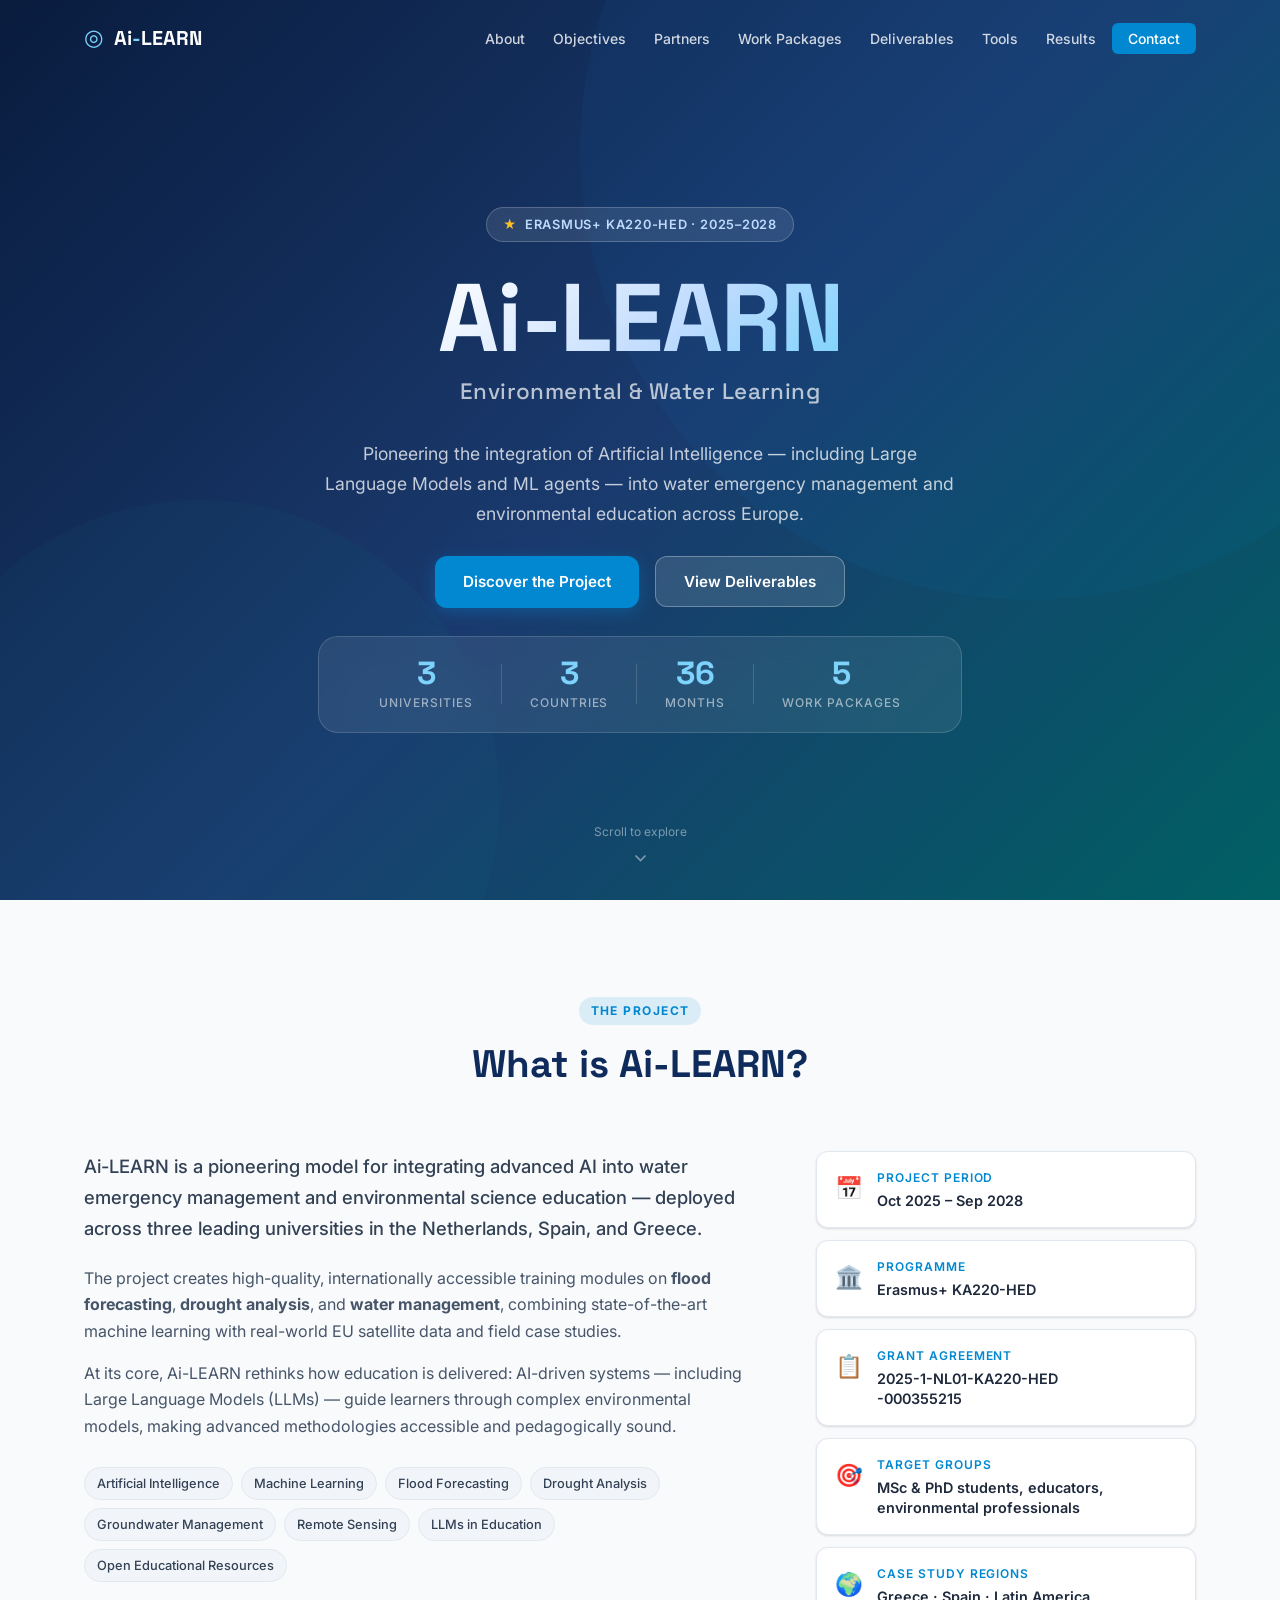
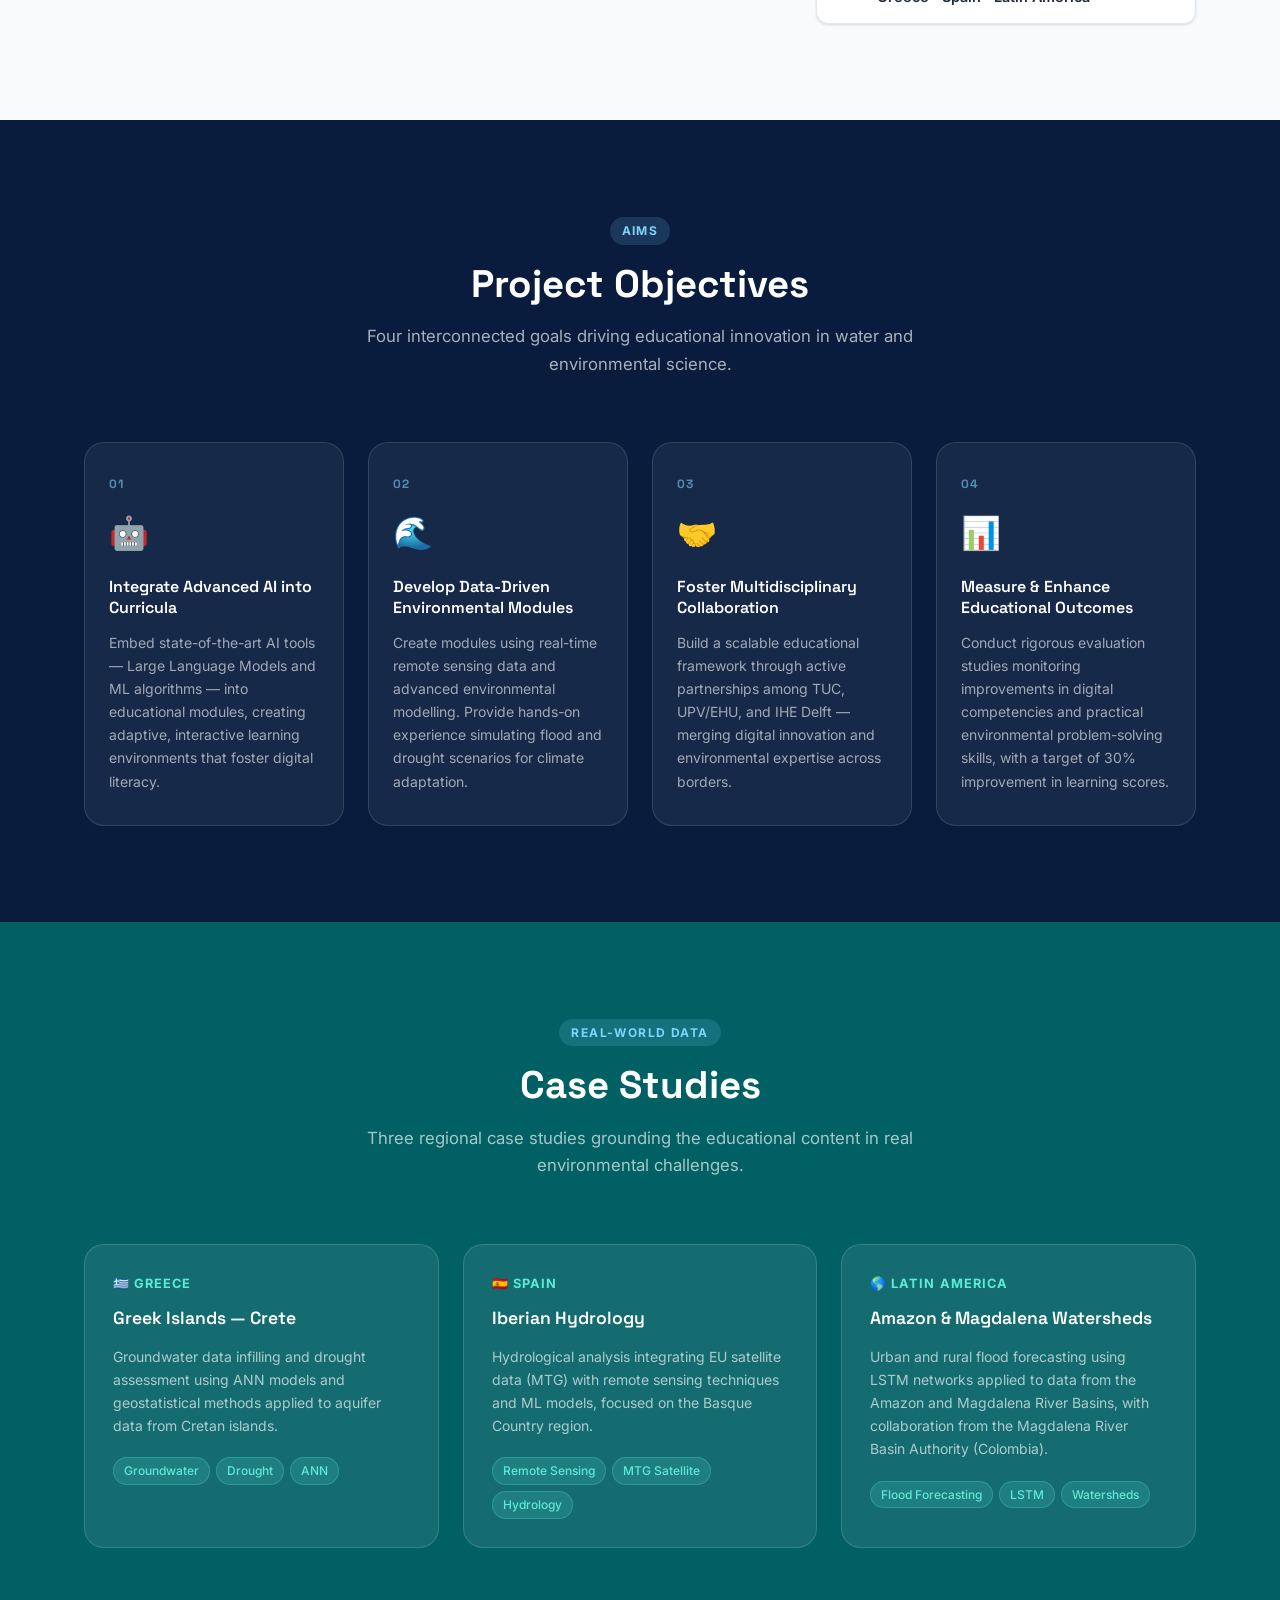
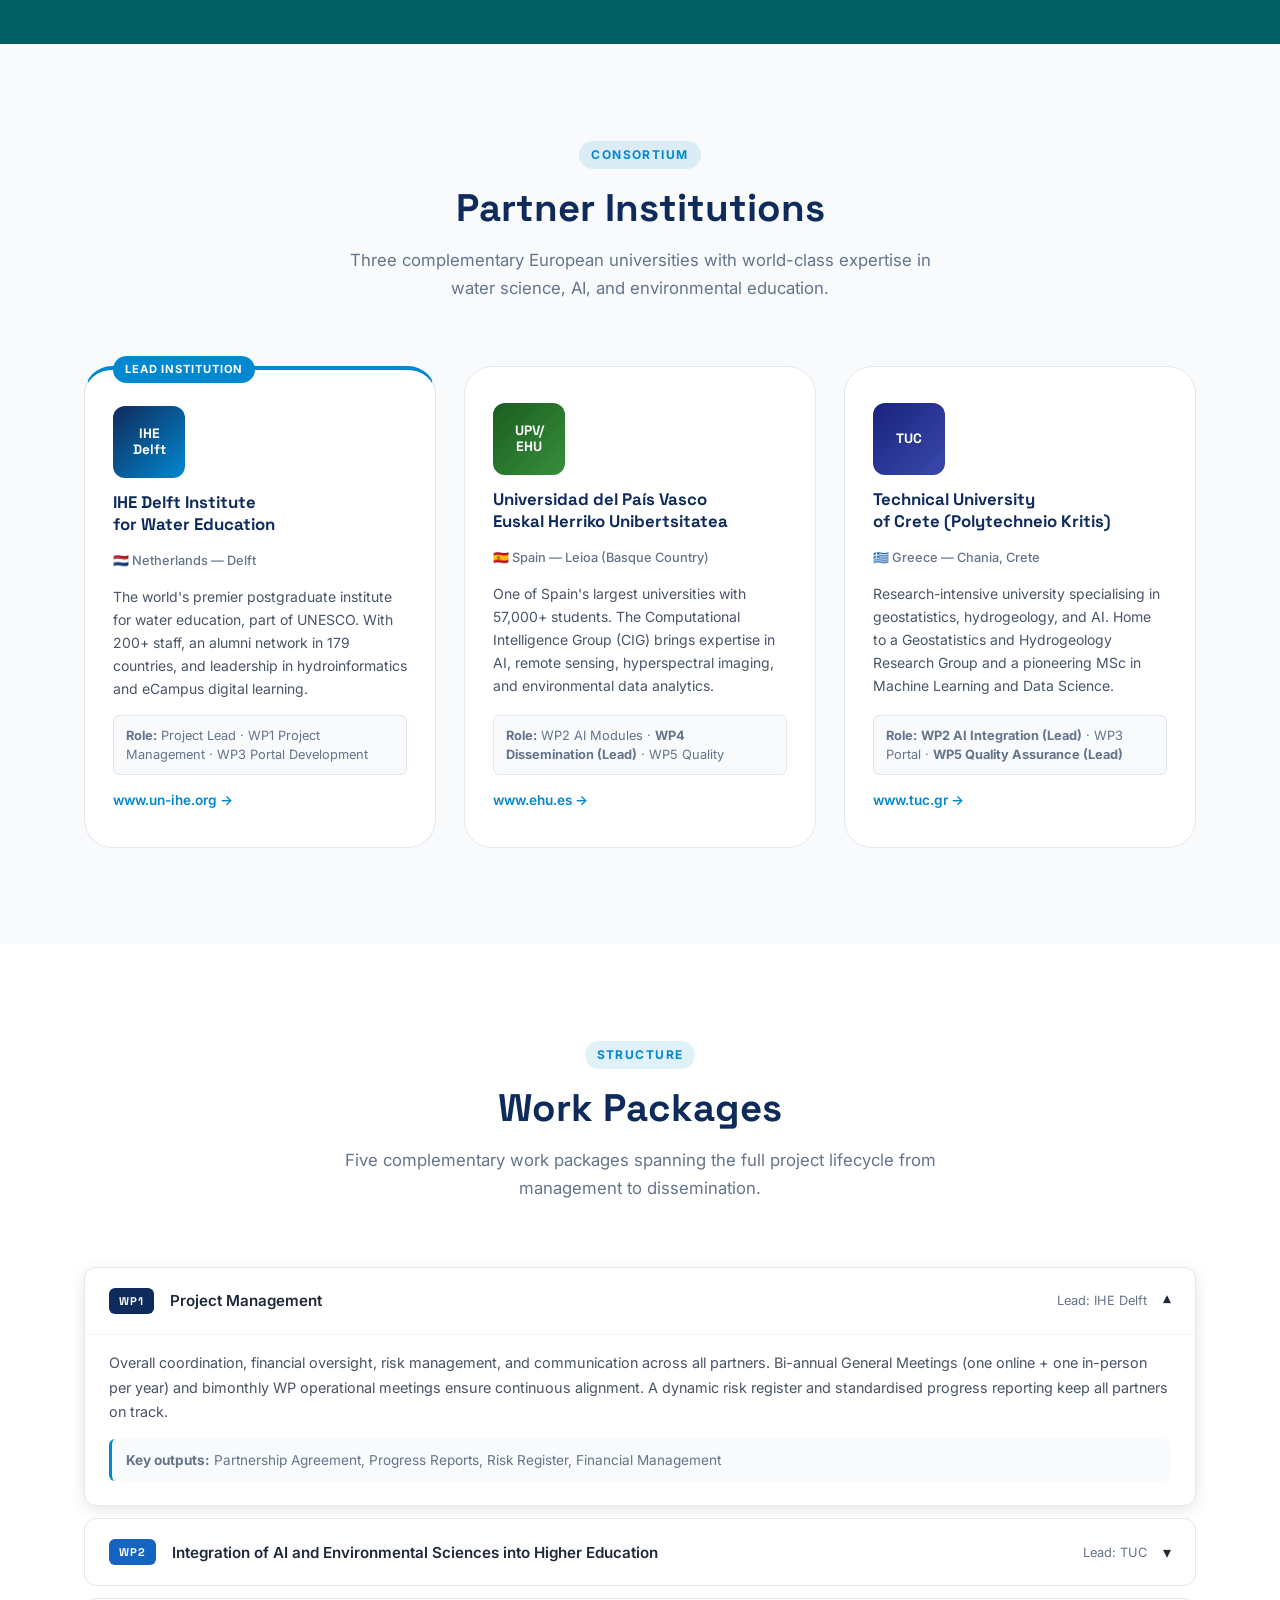
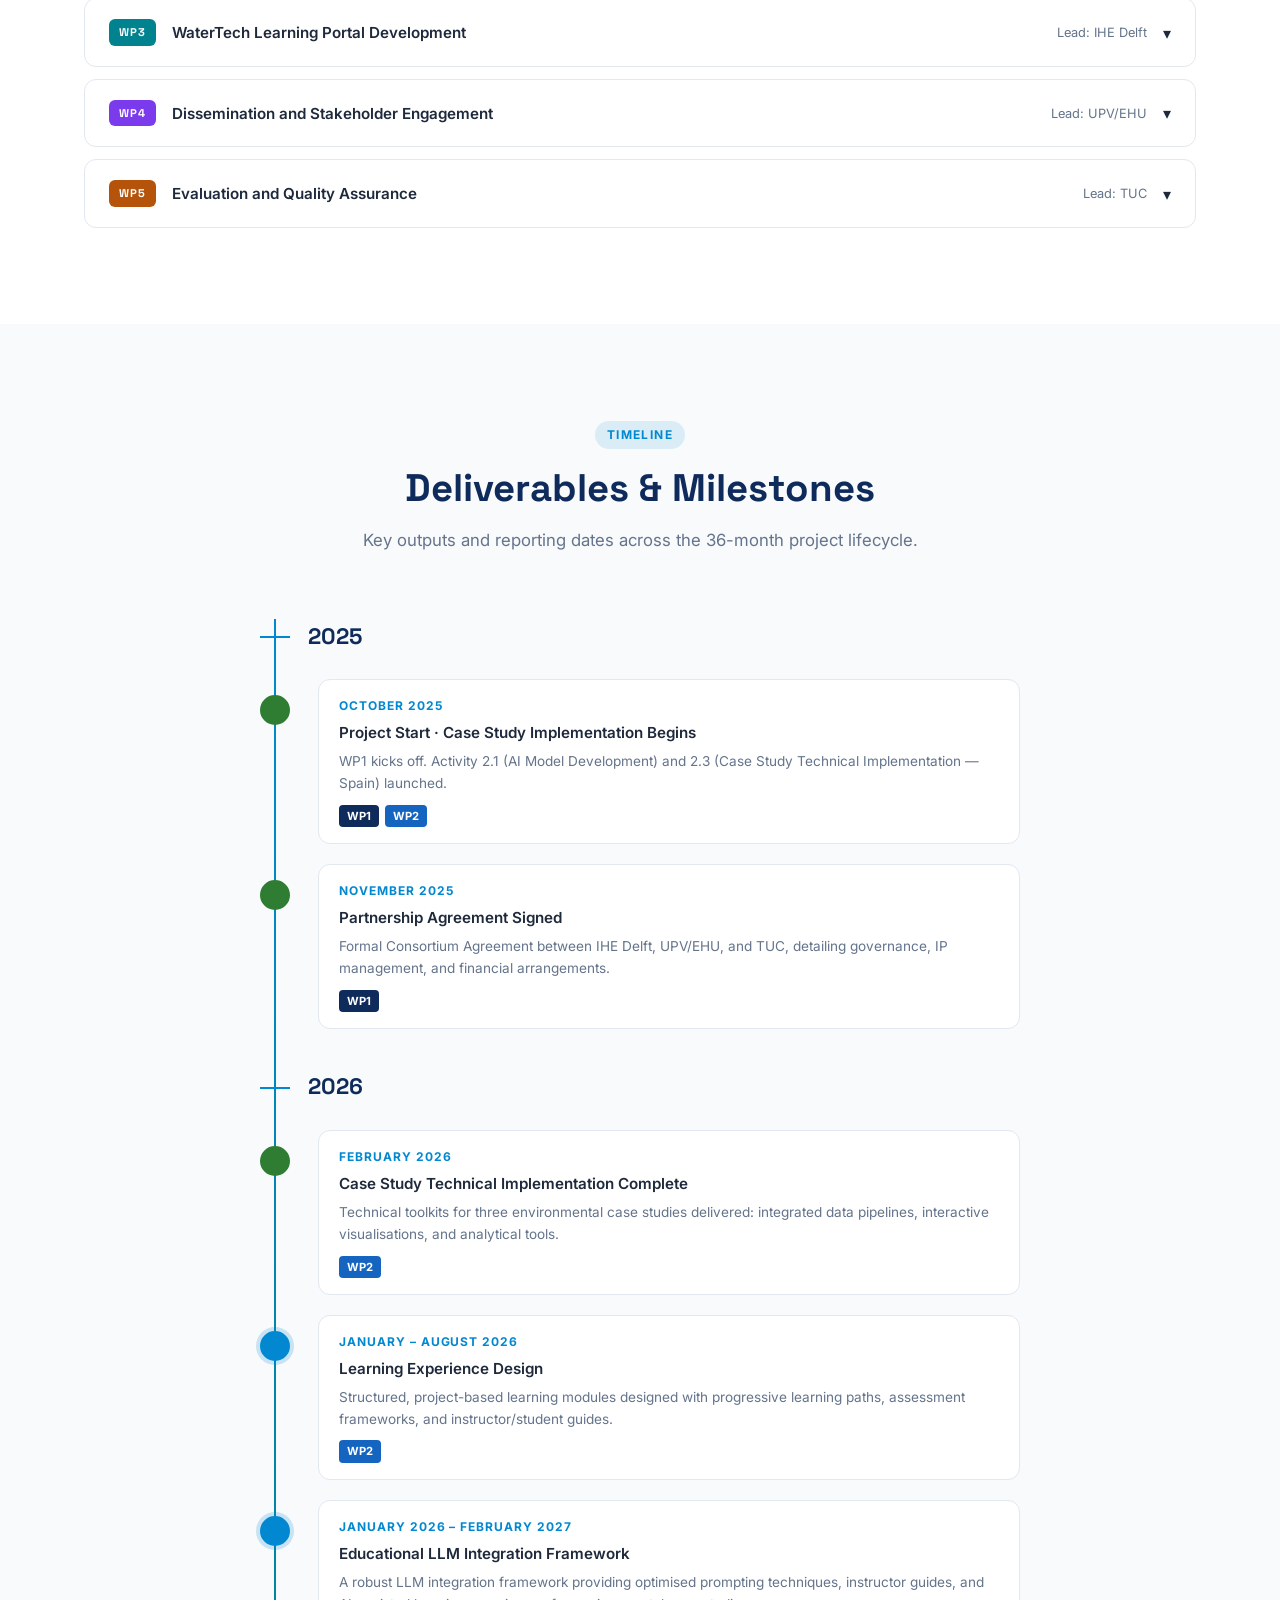
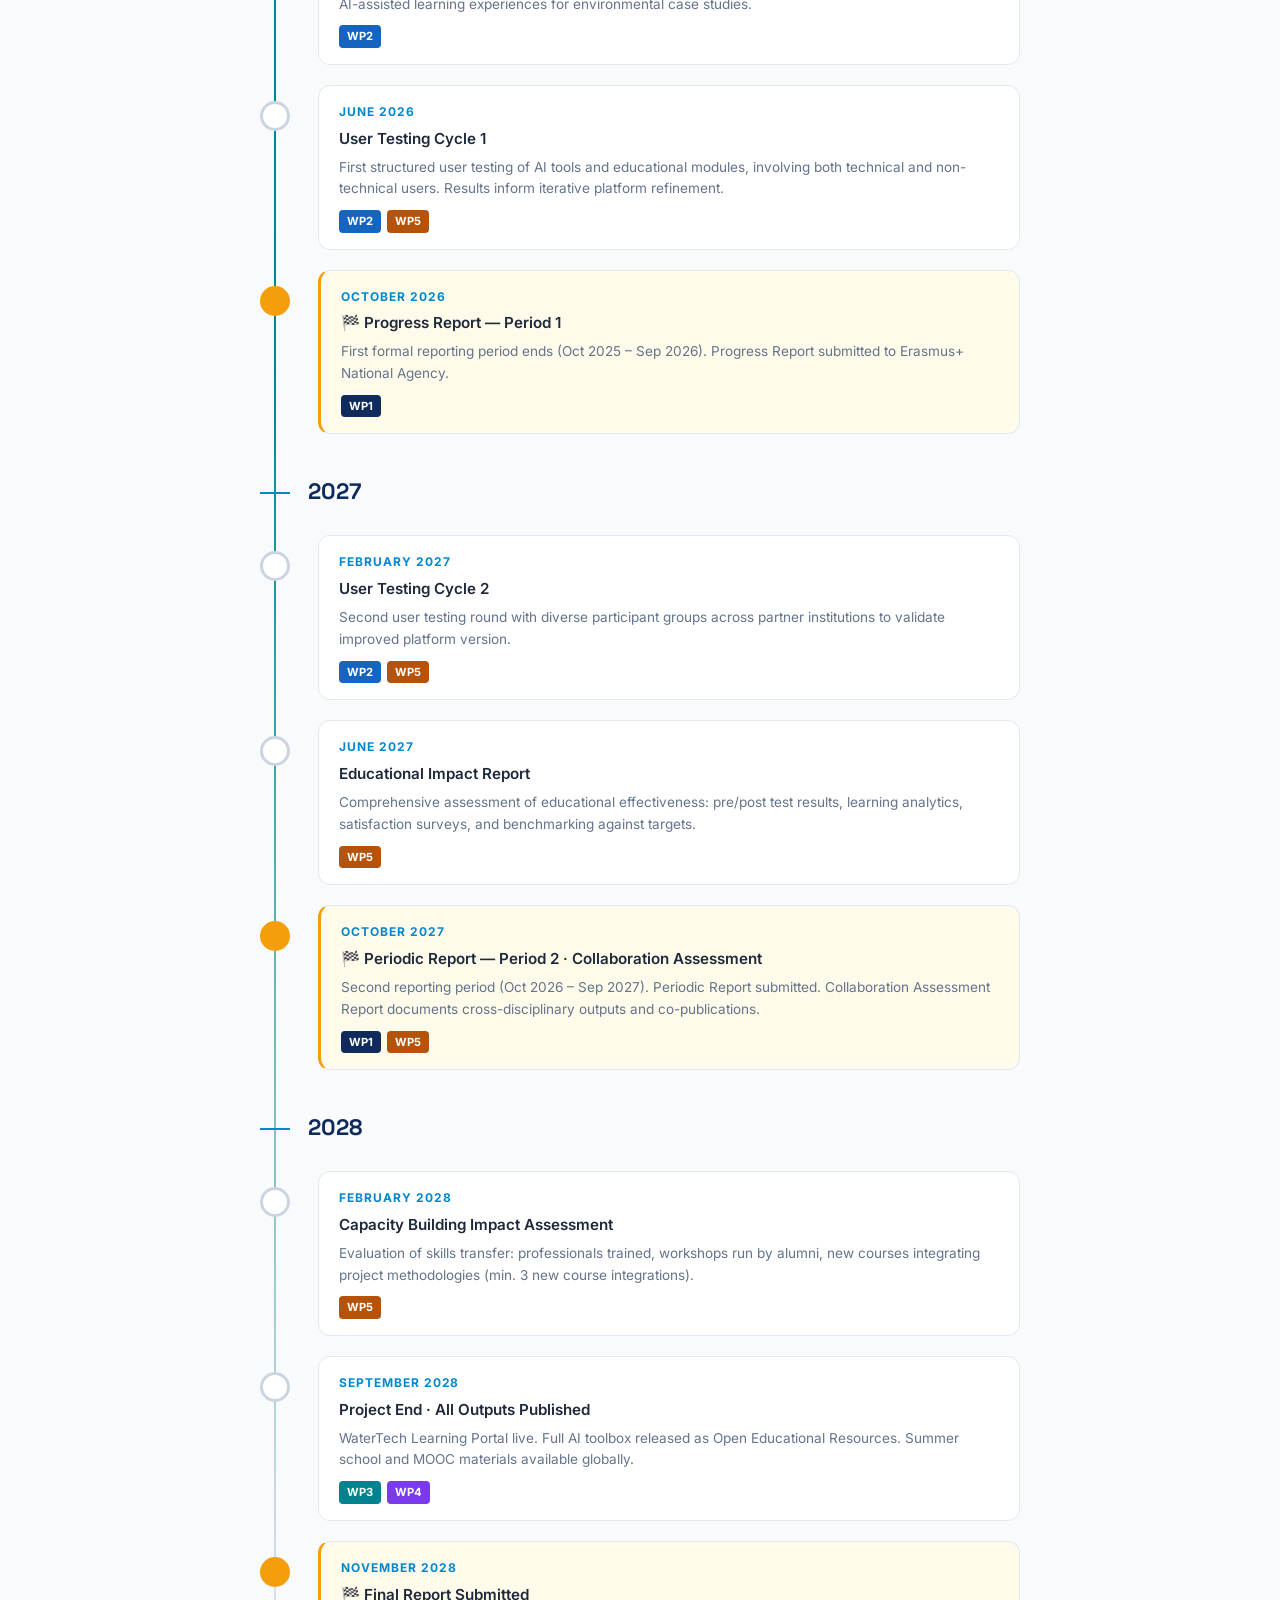
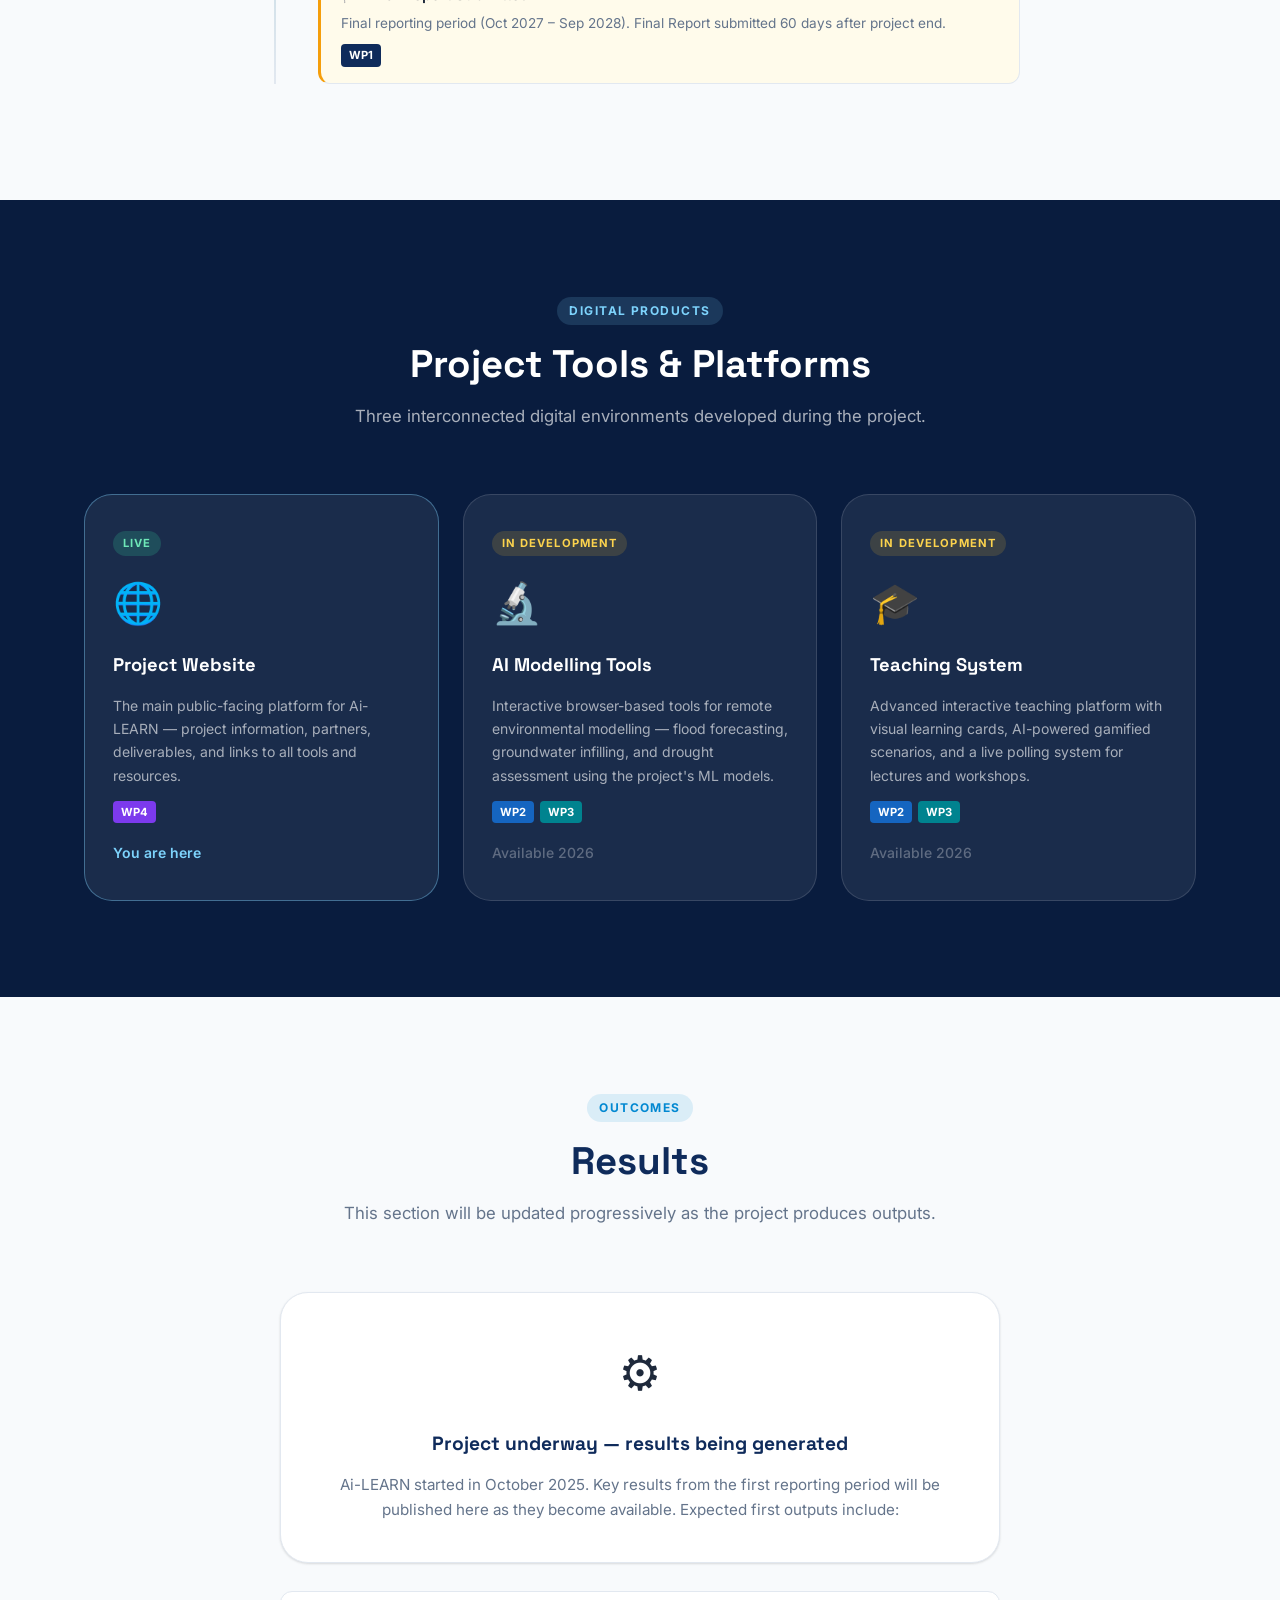
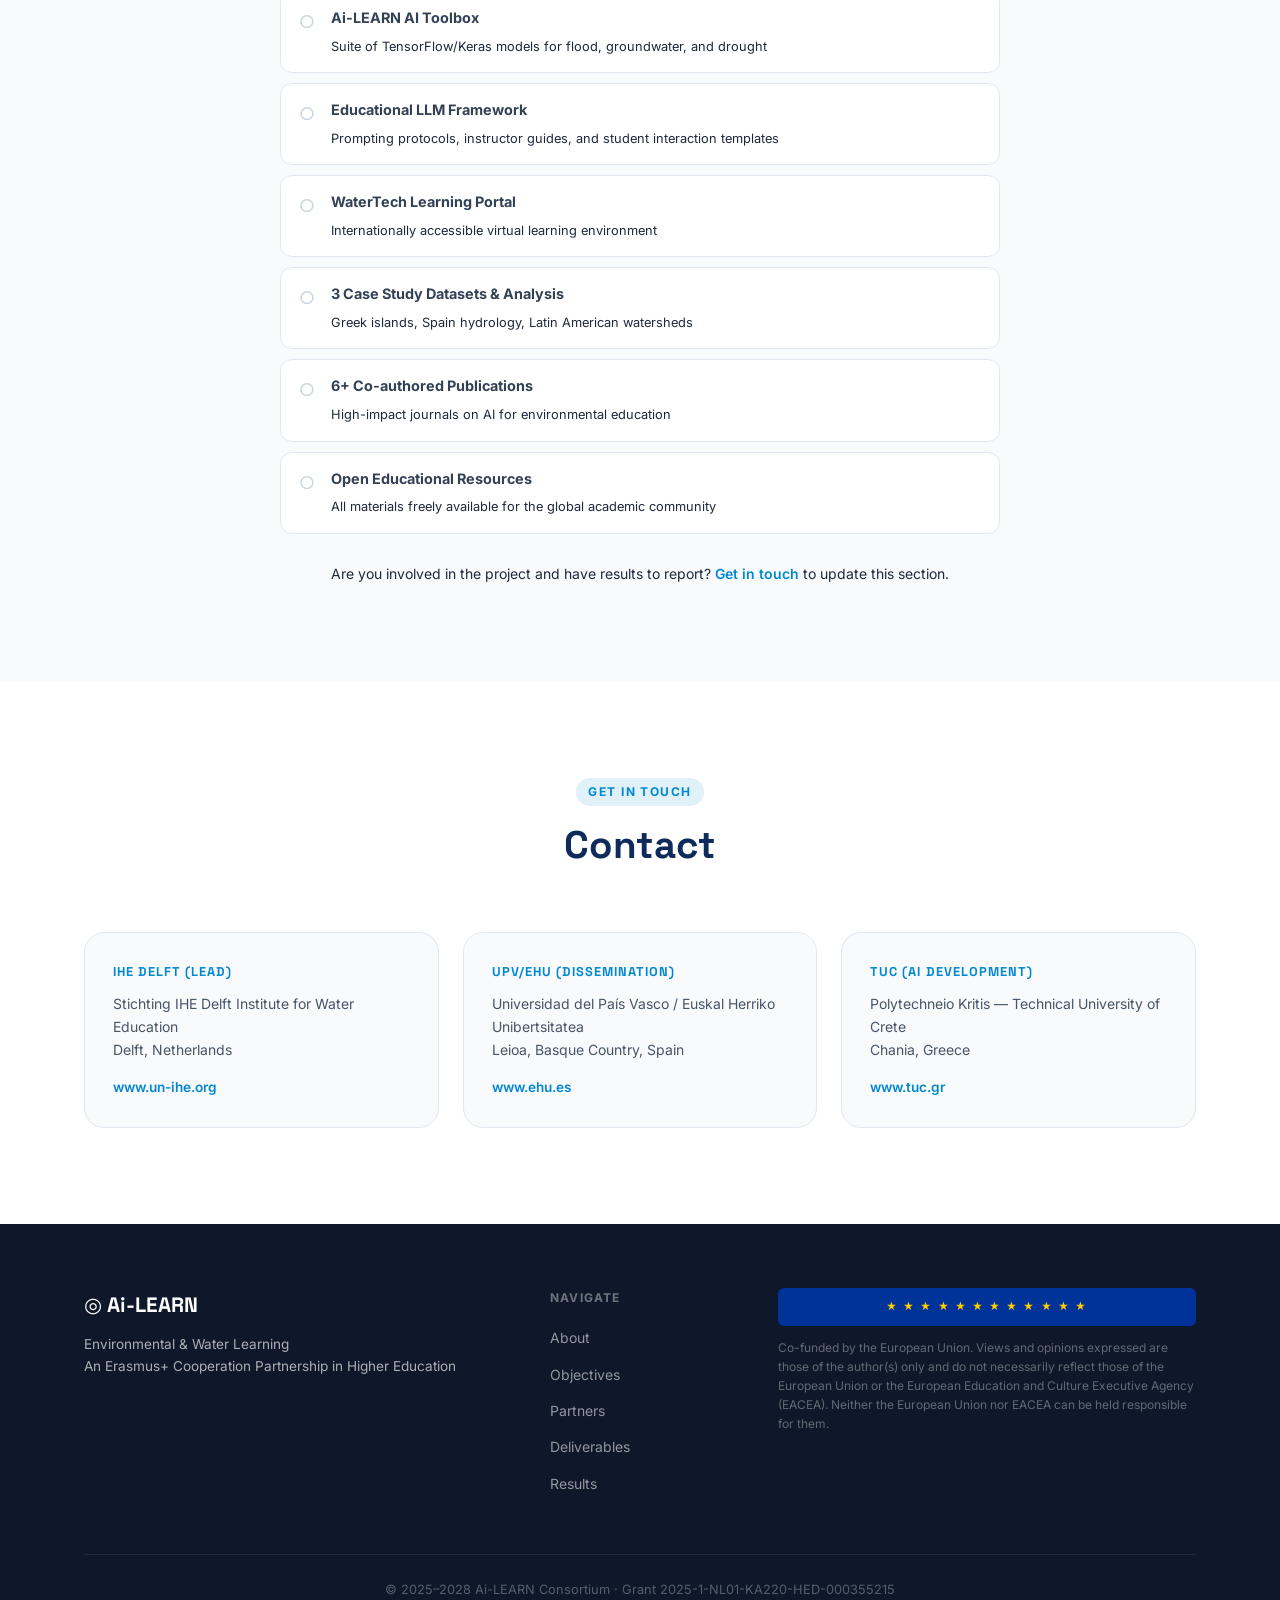
==== index.html @ e24fb4a1 "Add complete website: index.html, CSS, JS — Ai-LEARN project site v1" ====
<!DOCTYPE html>
<html lang="en">
<head>
  <meta charset="UTF-8" />
  <meta name="viewport" content="width=device-width, initial-scale=1.0" />
  <title>Ai-LEARN — Environmental & Water Learning</title>
  <meta name="description" content="Ai-LEARN: An Erasmus+ project integrating advanced AI into environmental and water science education across IHE Delft, UPV/EHU, and TUC." />
  <link rel="preconnect" href="https://fonts.googleapis.com" />
  <link href="https://fonts.googleapis.com/css2?family=Inter:wght@300;400;500;600;700;800&family=Space+Grotesk:wght@500;600;700&display=swap" rel="stylesheet" />
  <link rel="stylesheet" href="css/style.css" />
</head>
<body>

  <!-- ═══════════════ NAVIGATION ═══════════════ -->
  <nav id="navbar" class="navbar">
    <div class="nav-container">
      <a href="#home" class="nav-logo">
        <span class="logo-icon">◎</span>
        <span class="logo-text">Ai<span class="logo-dash">‑</span>LEARN</span>
      </a>
      <button class="nav-toggle" id="navToggle" aria-label="Toggle menu">
        <span></span><span></span><span></span>
      </button>
      <ul class="nav-links" id="navLinks">
        <li><a href="#about">About</a></li>
        <li><a href="#objectives">Objectives</a></li>
        <li><a href="#partners">Partners</a></li>
        <li><a href="#workpackages">Work Packages</a></li>
        <li><a href="#deliverables">Deliverables</a></li>
        <li><a href="#tools">Tools</a></li>
        <li><a href="#results">Results</a></li>
        <li><a href="#contact" class="nav-cta">Contact</a></li>
      </ul>
    </div>
  </nav>

  <!-- ═══════════════ HERO ═══════════════ -->
  <section id="home" class="hero">
    <div class="hero-bg">
      <div class="hero-wave-1"></div>
      <div class="hero-wave-2"></div>
    </div>
    <div class="hero-content">
      <div class="hero-badge">
        <span class="eu-star">★</span> Erasmus+ KA220-HED · 2025–2028
      </div>
      <h1 class="hero-title">
        <span class="hero-title-main">Ai‑LEARN</span>
        <span class="hero-title-sub">Environmental &amp; Water Learning</span>
      </h1>
      <p class="hero-tagline">
        Pioneering the integration of Artificial Intelligence — including Large Language Models and ML agents —
        into water emergency management and environmental education across Europe.
      </p>
      <div class="hero-actions">
        <a href="#about" class="btn btn-primary">Discover the Project</a>
        <a href="#deliverables" class="btn btn-ghost">View Deliverables</a>
      </div>
      <div class="hero-stats">
        <div class="stat">
          <span class="stat-value">3</span>
          <span class="stat-label">Universities</span>
        </div>
        <div class="stat-divider"></div>
        <div class="stat">
          <span class="stat-value">3</span>
          <span class="stat-label">Countries</span>
        </div>
        <div class="stat-divider"></div>
        <div class="stat">
          <span class="stat-value">36</span>
          <span class="stat-label">Months</span>
        </div>
        <div class="stat-divider"></div>
        <div class="stat">
          <span class="stat-value">5</span>
          <span class="stat-label">Work Packages</span>
        </div>
      </div>
    </div>
    <div class="hero-scroll-hint">
      <span>Scroll to explore</span>
      <svg width="20" height="20" viewBox="0 0 24 24" fill="none" stroke="currentColor" stroke-width="2"><polyline points="6 9 12 15 18 9"/></svg>
    </div>
  </section>

  <!-- ═══════════════ ABOUT ═══════════════ -->
  <section id="about" class="section section-light">
    <div class="container">
      <div class="section-header">
        <span class="section-tag">The Project</span>
        <h2 class="section-title">What is Ai-LEARN?</h2>
      </div>
      <div class="about-grid">
        <div class="about-text">
          <p class="lead">
            Ai-LEARN is a pioneering model for integrating advanced AI into water emergency management
            and environmental science education — deployed across three leading universities in the Netherlands,
            Spain, and Greece.
          </p>
          <p>
            The project creates high-quality, internationally accessible training modules on
            <strong>flood forecasting</strong>, <strong>drought analysis</strong>, and <strong>water management</strong>,
            combining state-of-the-art machine learning with real-world EU satellite data and field case studies.
          </p>
          <p>
            At its core, Ai-LEARN rethinks how education is delivered: AI-driven systems —
            including Large Language Models (LLMs) — guide learners through complex environmental models,
            making advanced methodologies accessible and pedagogically sound.
          </p>
          <div class="about-topics">
            <span class="topic-tag">Artificial Intelligence</span>
            <span class="topic-tag">Machine Learning</span>
            <span class="topic-tag">Flood Forecasting</span>
            <span class="topic-tag">Drought Analysis</span>
            <span class="topic-tag">Groundwater Management</span>
            <span class="topic-tag">Remote Sensing</span>
            <span class="topic-tag">LLMs in Education</span>
            <span class="topic-tag">Open Educational Resources</span>
          </div>
        </div>
        <div class="about-facts">
          <div class="fact-card">
            <div class="fact-icon">📅</div>
            <div>
              <div class="fact-label">Project Period</div>
              <div class="fact-value">Oct 2025 – Sep 2028</div>
            </div>
          </div>
          <div class="fact-card">
            <div class="fact-icon">🏛️</div>
            <div>
              <div class="fact-label">Programme</div>
              <div class="fact-value">Erasmus+ KA220-HED</div>
            </div>
          </div>
          <div class="fact-card">
            <div class="fact-icon">📋</div>
            <div>
              <div class="fact-label">Grant Agreement</div>
              <div class="fact-value">2025-1-NL01-KA220-HED<br/>-000355215</div>
            </div>
          </div>
          <div class="fact-card">
            <div class="fact-icon">🎯</div>
            <div>
              <div class="fact-label">Target Groups</div>
              <div class="fact-value">MSc & PhD students, educators, environmental professionals</div>
            </div>
          </div>
          <div class="fact-card">
            <div class="fact-icon">🌍</div>
            <div>
              <div class="fact-label">Case Study Regions</div>
              <div class="fact-value">Greece · Spain · Latin America</div>
            </div>
          </div>
        </div>
      </div>
    </div>
  </section>

  <!-- ═══════════════ OBJECTIVES ═══════════════ -->
  <section id="objectives" class="section section-dark">
    <div class="container">
      <div class="section-header section-header-light">
        <span class="section-tag section-tag-light">Aims</span>
        <h2 class="section-title text-white">Project Objectives</h2>
        <p class="section-subtitle text-muted-light">Four interconnected goals driving educational innovation in water and environmental science.</p>
      </div>
      <div class="objectives-grid">
        <div class="objective-card">
          <div class="objective-number">01</div>
          <div class="objective-icon">🤖</div>
          <h3>Integrate Advanced AI into Curricula</h3>
          <p>Embed state-of-the-art AI tools — Large Language Models and ML algorithms — into educational modules, creating adaptive, interactive learning environments that foster digital literacy.</p>
        </div>
        <div class="objective-card">
          <div class="objective-number">02</div>
          <div class="objective-icon">🌊</div>
          <h3>Develop Data-Driven Environmental Modules</h3>
          <p>Create modules using real-time remote sensing data and advanced environmental modelling. Provide hands-on experience simulating flood and drought scenarios for climate adaptation.</p>
        </div>
        <div class="objective-card">
          <div class="objective-number">03</div>
          <div class="objective-icon">🤝</div>
          <h3>Foster Multidisciplinary Collaboration</h3>
          <p>Build a scalable educational framework through active partnerships among TUC, UPV/EHU, and IHE Delft — merging digital innovation and environmental expertise across borders.</p>
        </div>
        <div class="objective-card">
          <div class="objective-number">04</div>
          <div class="objective-icon">📊</div>
          <h3>Measure &amp; Enhance Educational Outcomes</h3>
          <p>Conduct rigorous evaluation studies monitoring improvements in digital competencies and practical environmental problem-solving skills, with a target of 30% improvement in learning scores.</p>
        </div>
      </div>
    </div>
  </section>

  <!-- ═══════════════ CASE STUDIES ═══════════════ -->
  <section class="section section-teal">
    <div class="container">
      <div class="section-header section-header-light">
        <span class="section-tag section-tag-light">Real-World Data</span>
        <h2 class="section-title text-white">Case Studies</h2>
        <p class="section-subtitle text-muted-light">Three regional case studies grounding the educational content in real environmental challenges.</p>
      </div>
      <div class="cases-grid">
        <div class="case-card">
          <div class="case-region">🇬🇷 Greece</div>
          <h3>Greek Islands — Crete</h3>
          <p>Groundwater data infilling and drought assessment using ANN models and geostatistical methods applied to aquifer data from Cretan islands.</p>
          <div class="case-tags">
            <span>Groundwater</span><span>Drought</span><span>ANN</span>
          </div>
        </div>
        <div class="case-card">
          <div class="case-region">🇪🇸 Spain</div>
          <h3>Iberian Hydrology</h3>
          <p>Hydrological analysis integrating EU satellite data (MTG) with remote sensing techniques and ML models, focused on the Basque Country region.</p>
          <div class="case-tags">
            <span>Remote Sensing</span><span>MTG Satellite</span><span>Hydrology</span>
          </div>
        </div>
        <div class="case-card">
          <div class="case-region">🌎 Latin America</div>
          <h3>Amazon &amp; Magdalena Watersheds</h3>
          <p>Urban and rural flood forecasting using LSTM networks applied to data from the Amazon and Magdalena River Basins, with collaboration from the Magdalena River Basin Authority (Colombia).</p>
          <div class="case-tags">
            <span>Flood Forecasting</span><span>LSTM</span><span>Watersheds</span>
          </div>
        </div>
      </div>
    </div>
  </section>

  <!-- ═══════════════ PARTNERS ═══════════════ -->
  <section id="partners" class="section section-light">
    <div class="container">
      <div class="section-header">
        <span class="section-tag">Consortium</span>
        <h2 class="section-title">Partner Institutions</h2>
        <p class="section-subtitle">Three complementary European universities with world-class expertise in water science, AI, and environmental education.</p>
      </div>
      <div class="partners-grid">

        <div class="partner-card partner-lead">
          <div class="partner-badge">Lead Institution</div>
          <div class="partner-logo-box ihe">IHE<br/>Delft</div>
          <h3>IHE Delft Institute<br/>for Water Education</h3>
          <div class="partner-meta">
            <span class="partner-country">🇳🇱 Netherlands — Delft</span>
          </div>
          <p>The world's premier postgraduate institute for water education, part of UNESCO. With 200+ staff, an alumni network in 179 countries, and leadership in hydroinformatics and eCampus digital learning.</p>
          <div class="partner-role">
            <strong>Role:</strong> Project Lead · WP1 Project Management · WP3 Portal Development
          </div>
          <a href="https://www.un-ihe.org" target="_blank" rel="noopener" class="partner-link">www.un-ihe.org →</a>
        </div>

        <div class="partner-card">
          <div class="partner-logo-box upv">UPV/<br/>EHU</div>
          <h3>Universidad del País Vasco<br/>Euskal Herriko Unibertsitatea</h3>
          <div class="partner-meta">
            <span class="partner-country">🇪🇸 Spain — Leioa (Basque Country)</span>
          </div>
          <p>One of Spain's largest universities with 57,000+ students. The Computational Intelligence Group (CIG) brings expertise in AI, remote sensing, hyperspectral imaging, and environmental data analytics.</p>
          <div class="partner-role">
            <strong>Role:</strong> WP2 AI Modules · <strong>WP4 Dissemination (Lead)</strong> · WP5 Quality
          </div>
          <a href="https://www.ehu.es" target="_blank" rel="noopener" class="partner-link">www.ehu.es →</a>
        </div>

        <div class="partner-card">
          <div class="partner-logo-box tuc">TUC</div>
          <h3>Technical University<br/>of Crete (Polytechneio Kritis)</h3>
          <div class="partner-meta">
            <span class="partner-country">🇬🇷 Greece — Chania, Crete</span>
          </div>
          <p>Research-intensive university specialising in geostatistics, hydrogeology, and AI. Home to a Geostatistics and Hydrogeology Research Group and a pioneering MSc in Machine Learning and Data Science.</p>
          <div class="partner-role">
            <strong>Role:</strong> <strong>WP2 AI Integration (Lead)</strong> · WP3 Portal · <strong>WP5 Quality Assurance (Lead)</strong>
          </div>
          <a href="https://www.tuc.gr" target="_blank" rel="noopener" class="partner-link">www.tuc.gr →</a>
        </div>

      </div>
    </div>
  </section>

  <!-- ═══════════════ WORK PACKAGES ═══════════════ -->
  <section id="workpackages" class="section section-white">
    <div class="container">
      <div class="section-header">
        <span class="section-tag">Structure</span>
        <h2 class="section-title">Work Packages</h2>
        <p class="section-subtitle">Five complementary work packages spanning the full project lifecycle from management to dissemination.</p>
      </div>
      <div class="wp-list">

        <div class="wp-item" data-wp="1">
          <div class="wp-header" role="button" tabindex="0">
            <div class="wp-title-group">
              <span class="wp-number wp-1">WP1</span>
              <span class="wp-title">Project Management</span>
            </div>
            <div class="wp-meta">
              <span class="wp-lead">Lead: IHE Delft</span>
              <span class="wp-chevron">▾</span>
            </div>
          </div>
          <div class="wp-body">
            <p>Overall coordination, financial oversight, risk management, and communication across all partners. Bi-annual General Meetings (one online + one in-person per year) and bimonthly WP operational meetings ensure continuous alignment. A dynamic risk register and standardised progress reporting keep all partners on track.</p>
            <div class="wp-outputs">
              <strong>Key outputs:</strong> Partnership Agreement, Progress Reports, Risk Register, Financial Management
            </div>
          </div>
        </div>

        <div class="wp-item" data-wp="2">
          <div class="wp-header" role="button" tabindex="0">
            <div class="wp-title-group">
              <span class="wp-number wp-2">WP2</span>
              <span class="wp-title">Integration of AI and Environmental Sciences into Higher Education</span>
            </div>
            <div class="wp-meta">
              <span class="wp-lead">Lead: TUC</span>
              <span class="wp-chevron">▾</span>
            </div>
          </div>
          <div class="wp-body">
            <p>Development of the technical AI infrastructure: specialised TensorFlow/Keras models for flood forecasting (LSTM/ANN), groundwater data infilling, and drought assessment. An Educational LLM Integration Framework with prompting techniques and instructor guides enables AI-assisted learning. Three case studies — Greek islands, Spain hydrology, and Latin American watersheds — are fully implemented as structured, project-based learning modules.</p>
            <div class="wp-outputs">
              <strong>Key outputs:</strong> AI model toolbox, LLM framework, 3 case study implementations, learning experience design, integration testing
            </div>
          </div>
        </div>

        <div class="wp-item" data-wp="3">
          <div class="wp-header" role="button" tabindex="0">
            <div class="wp-title-group">
              <span class="wp-number wp-3">WP3</span>
              <span class="wp-title">WaterTech Learning Portal Development</span>
            </div>
            <div class="wp-meta">
              <span class="wp-lead">Lead: IHE Delft</span>
              <span class="wp-chevron">▾</span>
            </div>
          </div>
          <div class="wp-body">
            <p>Design and development of the WaterTech Learning Portal — an internationally accessible virtual learning environment building on IHE Delft's eCampus Moodle infrastructure. Integrates AI tools from WP2, supporting MSc-level education, short courses, and professional development. Designed with WCAG 2.1 AA accessibility standards and multilingual support (English, Spanish, Greek).</p>
            <div class="wp-outputs">
              <strong>Key outputs:</strong> WaterTech Learning Portal, integrated AI modules, multilingual course materials
            </div>
          </div>
        </div>

        <div class="wp-item" data-wp="4">
          <div class="wp-header" role="button" tabindex="0">
            <div class="wp-title-group">
              <span class="wp-number wp-4">WP4</span>
              <span class="wp-title">Dissemination and Stakeholder Engagement</span>
            </div>
            <div class="wp-meta">
              <span class="wp-lead">Lead: UPV/EHU</span>
              <span class="wp-chevron">▾</span>
            </div>
          </div>
          <div class="wp-body">
            <p>Comprehensive communication, dissemination, and exploitation strategy. Includes this public website, Open Educational Resources, public outreach events (minimum 15) in each partner country, policy briefings for regional environmental authorities, and engagement with environmental professionals and policymakers. MOOC development for global reach beyond the project lifecycle.</p>
            <div class="wp-outputs">
              <strong>Key outputs:</strong> Project website, Open Educational Resources, dissemination events, policy briefs, MOOC
            </div>
          </div>
        </div>

        <div class="wp-item" data-wp="5">
          <div class="wp-header" role="button" tabindex="0">
            <div class="wp-title-group">
              <span class="wp-number wp-5">WP5</span>
              <span class="wp-title">Evaluation and Quality Assurance</span>
            </div>
            <div class="wp-meta">
              <span class="wp-lead">Lead: TUC</span>
              <span class="wp-chevron">▾</span>
            </div>
          </div>
          <div class="wp-body">
            <p>Systematic monitoring of educational impact, interdisciplinary collaboration, and research innovation. Pre/post knowledge assessments measure 30% learning improvement targets. User testing cycles at M8, M16, and M24 refine platform usability. Structured reports document outcomes at key milestones.</p>
            <div class="wp-outputs">
              <strong>Key outputs:</strong> Educational Impact Report (Jun 2027), Collaboration Assessment Report (Oct 2027), Capacity Building Assessment (Feb 2028)
            </div>
          </div>
        </div>

      </div>
    </div>
  </section>

  <!-- ═══════════════ DELIVERABLES ═══════════════ -->
  <section id="deliverables" class="section section-light">
    <div class="container">
      <div class="section-header">
        <span class="section-tag">Timeline</span>
        <h2 class="section-title">Deliverables &amp; Milestones</h2>
        <p class="section-subtitle">Key outputs and reporting dates across the 36-month project lifecycle.</p>
      </div>
      <div class="timeline">

        <div class="timeline-year">2025</div>

        <div class="timeline-item" data-status="done">
          <div class="timeline-dot"></div>
          <div class="timeline-card">
            <div class="timeline-date">October 2025</div>
            <div class="timeline-title">Project Start · Case Study Implementation Begins</div>
            <div class="timeline-desc">WP1 kicks off. Activity 2.1 (AI Model Development) and 2.3 (Case Study Technical Implementation — Spain) launched.</div>
            <div class="timeline-wp"><span class="wp-tag wp-1">WP1</span><span class="wp-tag wp-2">WP2</span></div>
          </div>
        </div>

        <div class="timeline-item" data-status="done">
          <div class="timeline-dot"></div>
          <div class="timeline-card">
            <div class="timeline-date">November 2025</div>
            <div class="timeline-title">Partnership Agreement Signed</div>
            <div class="timeline-desc">Formal Consortium Agreement between IHE Delft, UPV/EHU, and TUC, detailing governance, IP management, and financial arrangements.</div>
            <div class="timeline-wp"><span class="wp-tag wp-1">WP1</span></div>
          </div>
        </div>

        <div class="timeline-year">2026</div>

        <div class="timeline-item" data-status="done">
          <div class="timeline-dot"></div>
          <div class="timeline-card">
            <div class="timeline-date">February 2026</div>
            <div class="timeline-title">Case Study Technical Implementation Complete</div>
            <div class="timeline-desc">Technical toolkits for three environmental case studies delivered: integrated data pipelines, interactive visualisations, and analytical tools.</div>
            <div class="timeline-wp"><span class="wp-tag wp-2">WP2</span></div>
          </div>
        </div>

        <div class="timeline-item" data-status="active">
          <div class="timeline-dot"></div>
          <div class="timeline-card">
            <div class="timeline-date">January – August 2026</div>
            <div class="timeline-title">Learning Experience Design</div>
            <div class="timeline-desc">Structured, project-based learning modules designed with progressive learning paths, assessment frameworks, and instructor/student guides.</div>
            <div class="timeline-wp"><span class="wp-tag wp-2">WP2</span></div>
          </div>
        </div>

        <div class="timeline-item" data-status="active">
          <div class="timeline-dot"></div>
          <div class="timeline-card">
            <div class="timeline-date">January 2026 – February 2027</div>
            <div class="timeline-title">Educational LLM Integration Framework</div>
            <div class="timeline-desc">A robust LLM integration framework providing optimised prompting techniques, instructor guides, and AI-assisted learning experiences for environmental case studies.</div>
            <div class="timeline-wp"><span class="wp-tag wp-2">WP2</span></div>
          </div>
        </div>

        <div class="timeline-item" data-status="upcoming">
          <div class="timeline-dot"></div>
          <div class="timeline-card">
            <div class="timeline-date">June 2026</div>
            <div class="timeline-title">User Testing Cycle 1</div>
            <div class="timeline-desc">First structured user testing of AI tools and educational modules, involving both technical and non-technical users. Results inform iterative platform refinement.</div>
            <div class="timeline-wp"><span class="wp-tag wp-2">WP2</span><span class="wp-tag wp-5">WP5</span></div>
          </div>
        </div>

        <div class="timeline-item milestone" data-status="upcoming">
          <div class="timeline-dot"></div>
          <div class="timeline-card">
            <div class="timeline-date">October 2026</div>
            <div class="timeline-title">🏁 Progress Report — Period 1</div>
            <div class="timeline-desc">First formal reporting period ends (Oct 2025 – Sep 2026). Progress Report submitted to Erasmus+ National Agency.</div>
            <div class="timeline-wp"><span class="wp-tag wp-1">WP1</span></div>
          </div>
        </div>

        <div class="timeline-year">2027</div>

        <div class="timeline-item" data-status="upcoming">
          <div class="timeline-dot"></div>
          <div class="timeline-card">
            <div class="timeline-date">February 2027</div>
            <div class="timeline-title">User Testing Cycle 2</div>
            <div class="timeline-desc">Second user testing round with diverse participant groups across partner institutions to validate improved platform version.</div>
            <div class="timeline-wp"><span class="wp-tag wp-2">WP2</span><span class="wp-tag wp-5">WP5</span></div>
          </div>
        </div>

        <div class="timeline-item" data-status="upcoming">
          <div class="timeline-dot"></div>
          <div class="timeline-card">
            <div class="timeline-date">June 2027</div>
            <div class="timeline-title">Educational Impact Report</div>
            <div class="timeline-desc">Comprehensive assessment of educational effectiveness: pre/post test results, learning analytics, satisfaction surveys, and benchmarking against targets.</div>
            <div class="timeline-wp"><span class="wp-tag wp-5">WP5</span></div>
          </div>
        </div>

        <div class="timeline-item milestone" data-status="upcoming">
          <div class="timeline-dot"></div>
          <div class="timeline-card">
            <div class="timeline-date">October 2027</div>
            <div class="timeline-title">🏁 Periodic Report — Period 2 · Collaboration Assessment</div>
            <div class="timeline-desc">Second reporting period (Oct 2026 – Sep 2027). Periodic Report submitted. Collaboration Assessment Report documents cross-disciplinary outputs and co-publications.</div>
            <div class="timeline-wp"><span class="wp-tag wp-1">WP1</span><span class="wp-tag wp-5">WP5</span></div>
          </div>
        </div>

        <div class="timeline-year">2028</div>

        <div class="timeline-item" data-status="upcoming">
          <div class="timeline-dot"></div>
          <div class="timeline-card">
            <div class="timeline-date">February 2028</div>
            <div class="timeline-title">Capacity Building Impact Assessment</div>
            <div class="timeline-desc">Evaluation of skills transfer: professionals trained, workshops run by alumni, new courses integrating project methodologies (min. 3 new course integrations).</div>
            <div class="timeline-wp"><span class="wp-tag wp-5">WP5</span></div>
          </div>
        </div>

        <div class="timeline-item" data-status="upcoming">
          <div class="timeline-dot"></div>
          <div class="timeline-card">
            <div class="timeline-date">September 2028</div>
            <div class="timeline-title">Project End · All Outputs Published</div>
            <div class="timeline-desc">WaterTech Learning Portal live. Full AI toolbox released as Open Educational Resources. Summer school and MOOC materials available globally.</div>
            <div class="timeline-wp"><span class="wp-tag wp-3">WP3</span><span class="wp-tag wp-4">WP4</span></div>
          </div>
        </div>

        <div class="timeline-item milestone" data-status="upcoming">
          <div class="timeline-dot"></div>
          <div class="timeline-card">
            <div class="timeline-date">November 2028</div>
            <div class="timeline-title">🏁 Final Report Submitted</div>
            <div class="timeline-desc">Final reporting period (Oct 2027 – Sep 2028). Final Report submitted 60 days after project end.</div>
            <div class="timeline-wp"><span class="wp-tag wp-1">WP1</span></div>
          </div>
        </div>

      </div>
    </div>
  </section>

  <!-- ═══════════════ TOOLS ═══════════════ -->
  <section id="tools" class="section section-dark">
    <div class="container">
      <div class="section-header section-header-light">
        <span class="section-tag section-tag-light">Digital Products</span>
        <h2 class="section-title text-white">Project Tools &amp; Platforms</h2>
        <p class="section-subtitle text-muted-light">Three interconnected digital environments developed during the project.</p>
      </div>
      <div class="tools-grid">

        <div class="tool-card tool-active">
          <div class="tool-status tool-status-active">Live</div>
          <div class="tool-icon">🌐</div>
          <h3>Project Website</h3>
          <p>The main public-facing platform for Ai-LEARN — project information, partners, deliverables, and links to all tools and resources.</p>
          <div class="tool-wp"><span class="wp-tag wp-4">WP4</span></div>
          <a href="#home" class="tool-link">You are here</a>
        </div>

        <div class="tool-card tool-coming">
          <div class="tool-status tool-status-soon">In development</div>
          <div class="tool-icon">🔬</div>
          <h3>AI Modelling Tools</h3>
          <p>Interactive browser-based tools for remote environmental modelling — flood forecasting, groundwater infilling, and drought assessment using the project's ML models.</p>
          <div class="tool-wp"><span class="wp-tag wp-2">WP2</span><span class="wp-tag wp-3">WP3</span></div>
          <span class="tool-link-disabled">Available 2026</span>
        </div>

        <div class="tool-card tool-coming">
          <div class="tool-status tool-status-soon">In development</div>
          <div class="tool-icon">🎓</div>
          <h3>Teaching System</h3>
          <p>Advanced interactive teaching platform with visual learning cards, AI-powered gamified scenarios, and a live polling system for lectures and workshops.</p>
          <div class="tool-wp"><span class="wp-tag wp-2">WP2</span><span class="wp-tag wp-3">WP3</span></div>
          <span class="tool-link-disabled">Available 2026</span>
        </div>

      </div>
    </div>
  </section>

  <!-- ═══════════════ RESULTS ═══════════════ -->
  <section id="results" class="section section-light">
    <div class="container">
      <div class="section-header">
        <span class="section-tag">Outcomes</span>
        <h2 class="section-title">Results</h2>
        <p class="section-subtitle">This section will be updated progressively as the project produces outputs.</p>
      </div>

      <div class="results-placeholder">
        <div class="results-status">
          <div class="results-icon">⚙️</div>
          <h3>Project underway — results being generated</h3>
          <p>Ai-LEARN started in October 2025. Key results from the first reporting period will be published here as they become available. Expected first outputs include:</p>
        </div>
        <div class="expected-results">
          <div class="result-item result-pending">
            <div class="result-check">○</div>
            <div>
              <strong>Ai-LEARN AI Toolbox</strong>
              <span>Suite of TensorFlow/Keras models for flood, groundwater, and drought</span>
            </div>
          </div>
          <div class="result-item result-pending">
            <div class="result-check">○</div>
            <div>
              <strong>Educational LLM Framework</strong>
              <span>Prompting protocols, instructor guides, and student interaction templates</span>
            </div>
          </div>
          <div class="result-item result-pending">
            <div class="result-check">○</div>
            <div>
              <strong>WaterTech Learning Portal</strong>
              <span>Internationally accessible virtual learning environment</span>
            </div>
          </div>
          <div class="result-item result-pending">
            <div class="result-check">○</div>
            <div>
              <strong>3 Case Study Datasets &amp; Analysis</strong>
              <span>Greek islands, Spain hydrology, Latin American watersheds</span>
            </div>
          </div>
          <div class="result-item result-pending">
            <div class="result-check">○</div>
            <div>
              <strong>6+ Co-authored Publications</strong>
              <span>High-impact journals on AI for environmental education</span>
            </div>
          </div>
          <div class="result-item result-pending">
            <div class="result-check">○</div>
            <div>
              <strong>Open Educational Resources</strong>
              <span>All materials freely available for the global academic community</span>
            </div>
          </div>
        </div>
        <div class="results-cta">
          <p>Are you involved in the project and have results to report? <a href="#contact">Get in touch</a> to update this section.</p>
        </div>
      </div>
    </div>
  </section>

  <!-- ═══════════════ CONTACT ═══════════════ -->
  <section id="contact" class="section section-white">
    <div class="container">
      <div class="section-header">
        <span class="section-tag">Get in Touch</span>
        <h2 class="section-title">Contact</h2>
      </div>
      <div class="contact-grid">
        <div class="contact-card">
          <div class="contact-inst">IHE Delft (Lead)</div>
          <p>Stichting IHE Delft Institute for Water Education<br/>Delft, Netherlands</p>
          <a href="https://www.un-ihe.org" target="_blank" rel="noopener">www.un-ihe.org</a>
        </div>
        <div class="contact-card">
          <div class="contact-inst">UPV/EHU (Dissemination)</div>
          <p>Universidad del País Vasco / Euskal Herriko Unibertsitatea<br/>Leioa, Basque Country, Spain</p>
          <a href="https://www.ehu.es" target="_blank" rel="noopener">www.ehu.es</a>
        </div>
        <div class="contact-card">
          <div class="contact-inst">TUC (AI Development)</div>
          <p>Polytechneio Kritis — Technical University of Crete<br/>Chania, Greece</p>
          <a href="https://www.tuc.gr" target="_blank" rel="noopener">www.tuc.gr</a>
        </div>
      </div>
    </div>
  </section>

  <!-- ═══════════════ FOOTER ═══════════════ -->
  <footer class="footer">
    <div class="container">
      <div class="footer-grid">
        <div class="footer-brand">
          <div class="footer-logo">◎ Ai‑LEARN</div>
          <p>Environmental &amp; Water Learning<br/>An Erasmus+ Cooperation Partnership in Higher Education</p>
        </div>
        <div class="footer-links">
          <h4>Navigate</h4>
          <ul>
            <li><a href="#about">About</a></li>
            <li><a href="#objectives">Objectives</a></li>
            <li><a href="#partners">Partners</a></li>
            <li><a href="#deliverables">Deliverables</a></li>
            <li><a href="#results">Results</a></li>
          </ul>
        </div>
        <div class="footer-eu">
          <div class="eu-flag">
            <span class="eu-stars">★ ★ ★ ★ ★ ★ ★ ★ ★ ★ ★ ★</span>
          </div>
          <p class="eu-disclaimer">
            Co-funded by the European Union. Views and opinions expressed are those of the author(s) only and do not necessarily reflect those of the European Union or the European Education and Culture Executive Agency (EACEA). Neither the European Union nor EACEA can be held responsible for them.
          </p>
        </div>
      </div>
      <div class="footer-bottom">
        <span>© 2025–2028 Ai-LEARN Consortium · Grant 2025-1-NL01-KA220-HED-000355215</span>
      </div>
    </div>
  </footer>

  <script src="js/main.js"></script>
</body>
</html>
---- css/style.css ----
/* ═══════════════════════════════════════════════
   Ai-LEARN Project Website — Stylesheet
   ═══════════════════════════════════════════════ */

/* ── Variables ────────────────────────────────── */
:root {
  --navy:        #0f2b5b;
  --navy-deep:   #091c3e;
  --blue:        #1565c0;
  --sky:         #0288d1;
  --teal:        #00838f;
  --teal-deep:   #006064;
  --green:       #2e7d32;
  --amber:       #f59e0b;
  --white:       #ffffff;
  --gray-50:     #f8fafc;
  --gray-100:    #f1f5f9;
  --gray-200:    #e2e8f0;
  --gray-300:    #cbd5e1;
  --gray-500:    #64748b;
  --gray-600:    #475569;
  --gray-700:    #334155;
  --gray-800:    #1e293b;
  --gray-900:    #0f172a;

  --font-body:   'Inter', system-ui, -apple-system, sans-serif;
  --font-head:   'Space Grotesk', 'Inter', system-ui, sans-serif;

  --radius-sm:   6px;
  --radius-md:   12px;
  --radius-lg:   20px;
  --radius-xl:   28px;

  --shadow-sm:   0 1px 3px rgba(0,0,0,.08), 0 1px 2px rgba(0,0,0,.06);
  --shadow-md:   0 4px 16px rgba(0,0,0,.10);
  --shadow-lg:   0 12px 40px rgba(0,0,0,.14);

  --transition:  0.25s ease;
  --container:   1160px;
}

/* ── Reset & Base ─────────────────────────────── */
*, *::before, *::after { box-sizing: border-box; margin: 0; padding: 0; }

html { scroll-behavior: smooth; font-size: 16px; }

body {
  font-family: var(--font-body);
  color: var(--gray-800);
  background: var(--white);
  line-height: 1.65;
  -webkit-font-smoothing: antialiased;
}

a { color: inherit; text-decoration: none; }
ul { list-style: none; }
img { max-width: 100%; display: block; }
button { cursor: pointer; font: inherit; border: none; background: none; }

/* ── Layout helpers ───────────────────────────── */
.container {
  max-width: var(--container);
  margin: 0 auto;
  padding: 0 24px;
}

.section { padding: 96px 0; }
.section-light  { background: var(--gray-50); }
.section-white  { background: var(--white); }
.section-dark   { background: var(--navy-deep); }
.section-teal   { background: var(--teal-deep); }

.section-header {
  text-align: center;
  margin-bottom: 64px;
}
.section-header-light { color: var(--white); }

.section-tag {
  display: inline-block;
  font-size: .75rem;
  font-weight: 700;
  letter-spacing: .12em;
  text-transform: uppercase;
  color: var(--sky);
  background: rgba(2, 136, 209, .12);
  padding: 4px 12px;
  border-radius: 999px;
  margin-bottom: 16px;
}
.section-tag-light {
  color: #7dd3fc;
  background: rgba(125, 211, 252, .15);
}

.section-title {
  font-family: var(--font-head);
  font-size: clamp(1.75rem, 3vw, 2.5rem);
  font-weight: 700;
  line-height: 1.2;
  color: var(--navy);
  margin-bottom: 16px;
}
.section-subtitle {
  font-size: 1.05rem;
  color: var(--gray-500);
  max-width: 600px;
  margin: 0 auto;
}
.text-white  { color: var(--white) !important; }
.text-muted-light { color: rgba(255,255,255,.65) !important; }

/* ── Buttons ──────────────────────────────────── */
.btn {
  display: inline-flex;
  align-items: center;
  gap: 8px;
  padding: 12px 28px;
  border-radius: var(--radius-md);
  font-size: .95rem;
  font-weight: 600;
  transition: all var(--transition);
  cursor: pointer;
}
.btn-primary {
  background: var(--sky);
  color: var(--white);
  box-shadow: 0 4px 16px rgba(2,136,209,.35);
}
.btn-primary:hover {
  background: var(--blue);
  transform: translateY(-2px);
  box-shadow: 0 8px 24px rgba(2,136,209,.45);
}
.btn-ghost {
  background: rgba(255,255,255,.12);
  color: var(--white);
  border: 1.5px solid rgba(255,255,255,.3);
  backdrop-filter: blur(8px);
}
.btn-ghost:hover {
  background: rgba(255,255,255,.2);
  transform: translateY(-2px);
}

/* ══════════════════════════════════════════════
   NAVIGATION
═══════════════════════════════════════════════ */
.navbar {
  position: fixed;
  top: 0; left: 0; right: 0;
  z-index: 1000;
  padding: 20px 0;
  transition: all var(--transition);
}
.navbar.scrolled {
  background: rgba(9, 28, 62, .96);
  backdrop-filter: blur(16px);
  padding: 14px 0;
  box-shadow: 0 2px 24px rgba(0,0,0,.3);
}
.nav-container {
  max-width: var(--container);
  margin: 0 auto;
  padding: 0 24px;
  display: flex;
  align-items: center;
  justify-content: space-between;
  gap: 32px;
}
.nav-logo {
  display: flex;
  align-items: center;
  gap: 10px;
  font-family: var(--font-head);
  font-size: 1.25rem;
  font-weight: 700;
  color: var(--white);
  flex-shrink: 0;
}
.logo-icon { font-size: 1.4rem; color: #7dd3fc; }
.logo-dash { color: #7dd3fc; }

.nav-links {
  display: flex;
  align-items: center;
  gap: 4px;
  flex-wrap: wrap;
}
.nav-links a {
  color: rgba(255,255,255,.80);
  font-size: .875rem;
  font-weight: 500;
  padding: 6px 12px;
  border-radius: var(--radius-sm);
  transition: all var(--transition);
}
.nav-links a:hover { color: var(--white); background: rgba(255,255,255,.1); }
.nav-links a.active { color: #7dd3fc; }
.nav-cta {
  background: var(--sky) !important;
  color: var(--white) !important;
  padding: 7px 16px !important;
  border-radius: var(--radius-sm) !important;
}
.nav-cta:hover { background: var(--blue) !important; }

.nav-toggle {
  display: none;
  flex-direction: column;
  gap: 5px;
  padding: 4px;
}
.nav-toggle span {
  display: block;
  width: 24px; height: 2px;
  background: var(--white);
  border-radius: 2px;
  transition: all var(--transition);
}

/* ══════════════════════════════════════════════
   HERO
═══════════════════════════════════════════════ */
.hero {
  min-height: 100vh;
  display: flex;
  flex-direction: column;
  align-items: center;
  justify-content: center;
  position: relative;
  overflow: hidden;
  background: linear-gradient(135deg, var(--navy-deep) 0%, #1a3a6e 50%, var(--teal-deep) 100%);
  padding: 120px 24px 80px;
}

.hero-bg {
  position: absolute;
  inset: 0;
  pointer-events: none;
  overflow: hidden;
}
.hero-wave-1, .hero-wave-2 {
  position: absolute;
  border-radius: 50%;
  opacity: .06;
}
.hero-wave-1 {
  width: 900px; height: 900px;
  background: var(--sky);
  top: -300px; right: -200px;
  animation: float 18s ease-in-out infinite;
}
.hero-wave-2 {
  width: 600px; height: 600px;
  background: var(--teal);
  bottom: -200px; left: -100px;
  animation: float 14s ease-in-out infinite reverse;
}
@keyframes float {
  0%, 100% { transform: translateY(0) scale(1); }
  50% { transform: translateY(-40px) scale(1.05); }
}

.hero-content {
  position: relative;
  z-index: 1;
  max-width: 820px;
  text-align: center;
  display: flex;
  flex-direction: column;
  align-items: center;
  gap: 28px;
}

.hero-badge {
  display: inline-flex;
  align-items: center;
  gap: 8px;
  background: rgba(255,255,255,.1);
  border: 1px solid rgba(255,255,255,.2);
  color: #bfdbfe;
  font-size: .8rem;
  font-weight: 600;
  letter-spacing: .06em;
  text-transform: uppercase;
  padding: 6px 16px;
  border-radius: 999px;
  backdrop-filter: blur(8px);
}
.eu-star { color: #fbbf24; }

.hero-title {
  display: flex;
  flex-direction: column;
  gap: 8px;
}
.hero-title-main {
  font-family: var(--font-head);
  font-size: clamp(3.5rem, 9vw, 6rem);
  font-weight: 700;
  color: var(--white);
  line-height: 1;
  letter-spacing: -.02em;
  background: linear-gradient(135deg, #ffffff 0%, #bfdbfe 60%, #7dd3fc 100%);
  -webkit-background-clip: text;
  -webkit-text-fill-color: transparent;
  background-clip: text;
}
.hero-title-sub {
  font-family: var(--font-head);
  font-size: clamp(1rem, 2.5vw, 1.4rem);
  font-weight: 500;
  color: rgba(255,255,255,.70);
  letter-spacing: .02em;
}

.hero-tagline {
  font-size: clamp(.95rem, 1.8vw, 1.1rem);
  color: rgba(255,255,255,.75);
  max-width: 640px;
  line-height: 1.7;
}

.hero-actions {
  display: flex;
  gap: 16px;
  flex-wrap: wrap;
  justify-content: center;
}

.hero-stats {
  display: flex;
  align-items: center;
  gap: 0;
  background: rgba(255,255,255,.08);
  border: 1px solid rgba(255,255,255,.15);
  border-radius: var(--radius-lg);
  padding: 20px 32px;
  backdrop-filter: blur(12px);
  flex-wrap: wrap;
  justify-content: center;
}
.stat {
  display: flex;
  flex-direction: column;
  align-items: center;
  padding: 0 28px;
}
.stat-value {
  font-family: var(--font-head);
  font-size: 2rem;
  font-weight: 700;
  color: #7dd3fc;
  line-height: 1;
}
.stat-label {
  font-size: .75rem;
  font-weight: 500;
  color: rgba(255,255,255,.55);
  text-transform: uppercase;
  letter-spacing: .08em;
  margin-top: 4px;
}
.stat-divider {
  width: 1px; height: 40px;
  background: rgba(255,255,255,.15);
}

.hero-scroll-hint {
  position: absolute;
  bottom: 32px;
  left: 50%;
  transform: translateX(-50%);
  display: flex;
  flex-direction: column;
  align-items: center;
  gap: 6px;
  color: rgba(255,255,255,.45);
  font-size: .75rem;
  animation: bounce 2s ease-in-out infinite;
}
@keyframes bounce {
  0%, 100% { transform: translateX(-50%) translateY(0); }
  50% { transform: translateX(-50%) translateY(6px); }
}

/* ══════════════════════════════════════════════
   ABOUT
═══════════════════════════════════════════════ */
.about-grid {
  display: grid;
  grid-template-columns: 1fr 380px;
  gap: 64px;
  align-items: start;
}
.about-text .lead {
  font-size: 1.15rem;
  font-weight: 500;
  color: var(--gray-700);
  margin-bottom: 20px;
  line-height: 1.7;
}
.about-text p { margin-bottom: 16px; color: var(--gray-600); }

.about-topics {
  display: flex;
  flex-wrap: wrap;
  gap: 8px;
  margin-top: 28px;
}
.topic-tag {
  background: var(--gray-100);
  color: var(--gray-700);
  font-size: .8rem;
  font-weight: 500;
  padding: 5px 12px;
  border-radius: 999px;
  border: 1px solid var(--gray-200);
}

.about-facts {
  display: flex;
  flex-direction: column;
  gap: 12px;
}
.fact-card {
  display: flex;
  align-items: flex-start;
  gap: 14px;
  background: var(--white);
  border: 1px solid var(--gray-200);
  border-radius: var(--radius-md);
  padding: 16px 18px;
  box-shadow: var(--shadow-sm);
  transition: box-shadow var(--transition);
}
.fact-card:hover { box-shadow: var(--shadow-md); }
.fact-icon { font-size: 1.4rem; flex-shrink: 0; margin-top: 2px; }
.fact-label {
  font-size: .75rem;
  font-weight: 600;
  text-transform: uppercase;
  letter-spacing: .08em;
  color: var(--sky);
  margin-bottom: 3px;
}
.fact-value {
  font-size: .9rem;
  font-weight: 600;
  color: var(--gray-800);
  line-height: 1.4;
}

/* ══════════════════════════════════════════════
   OBJECTIVES
═══════════════════════════════════════════════ */
.objectives-grid {
  display: grid;
  grid-template-columns: repeat(4, 1fr);
  gap: 24px;
}
.objective-card {
  background: rgba(255,255,255,.06);
  border: 1px solid rgba(255,255,255,.12);
  border-radius: var(--radius-lg);
  padding: 32px 24px;
  transition: all var(--transition);
  position: relative;
  overflow: hidden;
}
.objective-card::before {
  content: '';
  position: absolute;
  top: 0; left: 0; right: 0;
  height: 3px;
  background: linear-gradient(90deg, var(--sky), var(--teal));
  opacity: 0;
  transition: opacity var(--transition);
}
.objective-card:hover {
  background: rgba(255,255,255,.10);
  transform: translateY(-4px);
  border-color: rgba(255,255,255,.2);
}
.objective-card:hover::before { opacity: 1; }

.objective-number {
  font-family: var(--font-head);
  font-size: .75rem;
  font-weight: 700;
  color: rgba(125, 211, 252, .6);
  letter-spacing: .12em;
  margin-bottom: 12px;
}
.objective-icon { font-size: 2rem; margin-bottom: 16px; }
.objective-card h3 {
  font-family: var(--font-head);
  font-size: 1rem;
  font-weight: 600;
  color: var(--white);
  margin-bottom: 12px;
  line-height: 1.35;
}
.objective-card p {
  font-size: .875rem;
  color: rgba(255,255,255,.60);
  line-height: 1.65;
}

/* ══════════════════════════════════════════════
   CASE STUDIES
═══════════════════════════════════════════════ */
.cases-grid {
  display: grid;
  grid-template-columns: repeat(3, 1fr);
  gap: 24px;
}
.case-card {
  background: rgba(255,255,255,.08);
  border: 1px solid rgba(255,255,255,.15);
  border-radius: var(--radius-lg);
  padding: 28px;
  transition: all var(--transition);
}
.case-card:hover {
  background: rgba(255,255,255,.13);
  transform: translateY(-3px);
}
.case-region {
  font-size: .8rem;
  font-weight: 700;
  letter-spacing: .08em;
  text-transform: uppercase;
  color: #5eead4;
  margin-bottom: 10px;
}
.case-card h3 {
  font-family: var(--font-head);
  font-size: 1.1rem;
  font-weight: 600;
  color: var(--white);
  margin-bottom: 12px;
}
.case-card p {
  font-size: .875rem;
  color: rgba(255,255,255,.65);
  line-height: 1.65;
  margin-bottom: 20px;
}
.case-tags {
  display: flex;
  flex-wrap: wrap;
  gap: 6px;
}
.case-tags span {
  background: rgba(94, 234, 212, .15);
  color: #5eead4;
  font-size: .75rem;
  font-weight: 500;
  padding: 3px 10px;
  border-radius: 999px;
  border: 1px solid rgba(94, 234, 212, .25);
}

/* ══════════════════════════════════════════════
   PARTNERS
═══════════════════════════════════════════════ */
.partners-grid {
  display: grid;
  grid-template-columns: repeat(3, 1fr);
  gap: 28px;
}
.partner-card {
  background: var(--white);
  border: 1px solid var(--gray-200);
  border-radius: var(--radius-xl);
  padding: 36px 28px;
  position: relative;
  transition: all var(--transition);
  display: flex;
  flex-direction: column;
  gap: 14px;
}
.partner-card:hover {
  box-shadow: var(--shadow-lg);
  transform: translateY(-4px);
  border-color: var(--gray-300);
}
.partner-lead {
  border-top: 4px solid var(--sky);
}
.partner-badge {
  position: absolute;
  top: -14px;
  left: 28px;
  background: var(--sky);
  color: var(--white);
  font-size: .7rem;
  font-weight: 700;
  letter-spacing: .08em;
  text-transform: uppercase;
  padding: 4px 12px;
  border-radius: 999px;
}

.partner-logo-box {
  width: 72px; height: 72px;
  border-radius: var(--radius-md);
  display: flex;
  align-items: center;
  justify-content: center;
  font-family: var(--font-head);
  font-size: .85rem;
  font-weight: 700;
  color: var(--white);
  text-align: center;
  line-height: 1.2;
  flex-shrink: 0;
}
.ihe { background: linear-gradient(135deg, #0f2b5b, #0288d1); }
.upv { background: linear-gradient(135deg, #1b5e20, #388e3c); }
.tuc { background: linear-gradient(135deg, #1a237e, #3949ab); }

.partner-card h3 {
  font-family: var(--font-head);
  font-size: 1.05rem;
  font-weight: 700;
  color: var(--navy);
  line-height: 1.3;
}
.partner-meta { display: flex; gap: 10px; }
.partner-country {
  font-size: .8rem;
  color: var(--gray-500);
  font-weight: 500;
}
.partner-card p {
  font-size: .875rem;
  color: var(--gray-600);
  line-height: 1.65;
  flex: 1;
}
.partner-role {
  font-size: .8rem;
  color: var(--gray-500);
  background: var(--gray-50);
  border: 1px solid var(--gray-200);
  border-radius: var(--radius-sm);
  padding: 10px 12px;
  line-height: 1.5;
}
.partner-link {
  font-size: .85rem;
  font-weight: 600;
  color: var(--sky);
  transition: color var(--transition);
}
.partner-link:hover { color: var(--blue); }

/* ══════════════════════════════════════════════
   WORK PACKAGES
═══════════════════════════════════════════════ */
.wp-list {
  display: flex;
  flex-direction: column;
  gap: 12px;
}
.wp-item {
  border: 1px solid var(--gray-200);
  border-radius: var(--radius-md);
  overflow: hidden;
  background: var(--white);
  transition: box-shadow var(--transition);
}
.wp-item:hover { box-shadow: var(--shadow-md); }
.wp-item.open { box-shadow: var(--shadow-md); }

.wp-header {
  display: flex;
  align-items: center;
  justify-content: space-between;
  padding: 20px 24px;
  cursor: pointer;
  gap: 16px;
  user-select: none;
}
.wp-title-group {
  display: flex;
  align-items: center;
  gap: 16px;
}
.wp-number {
  flex-shrink: 0;
  font-family: var(--font-head);
  font-size: .7rem;
  font-weight: 700;
  letter-spacing: .08em;
  color: var(--white);
  padding: 4px 10px;
  border-radius: var(--radius-sm);
}
.wp-1 { background: var(--navy); }
.wp-2 { background: var(--blue); }
.wp-3 { background: var(--teal); }
.wp-4 { background: #7c3aed; }
.wp-5 { background: #b45309; }

.wp-title {
  font-weight: 600;
  font-size: .95rem;
  color: var(--gray-800);
}
.wp-meta {
  display: flex;
  align-items: center;
  gap: 16px;
  flex-shrink: 0;
}
.wp-lead {
  font-size: .8rem;
  color: var(--gray-500);
  white-space: nowrap;
}
.wp-chevron {
  font-size: 1rem;
  color: var(--gray-400);
  transition: transform var(--transition);
}
.wp-item.open .wp-chevron { transform: rotate(180deg); }

.wp-body {
  display: none;
  padding: 0 24px 24px;
  border-top: 1px solid var(--gray-100);
}
.wp-item.open .wp-body { display: block; }
.wp-body p {
  font-size: .9rem;
  color: var(--gray-600);
  line-height: 1.7;
  padding-top: 16px;
  margin-bottom: 14px;
}
.wp-outputs {
  font-size: .85rem;
  color: var(--gray-500);
  background: var(--gray-50);
  border-radius: var(--radius-sm);
  padding: 10px 14px;
  border-left: 3px solid var(--sky);
}

/* ══════════════════════════════════════════════
   TIMELINE / DELIVERABLES
═══════════════════════════════════════════════ */
.timeline {
  position: relative;
  max-width: 760px;
  margin: 0 auto;
}
.timeline::before {
  content: '';
  position: absolute;
  left: 14px;
  top: 0; bottom: 0;
  width: 2px;
  background: linear-gradient(to bottom, var(--sky), var(--teal), var(--gray-200));
}

.timeline-year {
  font-family: var(--font-head);
  font-size: 1.4rem;
  font-weight: 700;
  color: var(--navy);
  padding-left: 48px;
  margin: 40px 0 24px;
  position: relative;
}
.timeline-year::before {
  content: '';
  position: absolute;
  left: 0; top: 50%;
  width: 30px; height: 2px;
  background: var(--sky);
  transform: translateY(-50%);
}

.timeline-item {
  display: flex;
  gap: 28px;
  margin-bottom: 20px;
  position: relative;
}
.timeline-dot {
  flex-shrink: 0;
  width: 30px; height: 30px;
  border-radius: 50%;
  background: var(--white);
  border: 3px solid var(--gray-300);
  z-index: 1;
  margin-top: 16px;
  transition: all var(--transition);
}
.timeline-item[data-status="done"] .timeline-dot {
  background: var(--green);
  border-color: var(--green);
}
.timeline-item[data-status="active"] .timeline-dot {
  background: var(--sky);
  border-color: var(--sky);
  box-shadow: 0 0 0 4px rgba(2,136,209,.2);
}
.timeline-item.milestone .timeline-dot {
  border-color: var(--amber);
  background: var(--amber);
}

.timeline-card {
  flex: 1;
  background: var(--white);
  border: 1px solid var(--gray-200);
  border-radius: var(--radius-md);
  padding: 16px 20px;
  transition: all var(--transition);
}
.timeline-card:hover {
  box-shadow: var(--shadow-md);
  transform: translateX(4px);
}
.timeline-item.milestone .timeline-card {
  border-left: 3px solid var(--amber);
  background: #fffbeb;
}
.timeline-date {
  font-size: .75rem;
  font-weight: 700;
  text-transform: uppercase;
  letter-spacing: .08em;
  color: var(--sky);
  margin-bottom: 4px;
}
.timeline-title {
  font-weight: 600;
  font-size: .95rem;
  color: var(--gray-800);
  margin-bottom: 6px;
}
.timeline-desc {
  font-size: .85rem;
  color: var(--gray-500);
  line-height: 1.6;
  margin-bottom: 10px;
}
.timeline-wp {
  display: flex;
  gap: 6px;
  flex-wrap: wrap;
}
.wp-tag {
  font-size: .7rem;
  font-weight: 700;
  color: var(--white);
  padding: 2px 8px;
  border-radius: 4px;
}
.wp-tag.wp-1 { background: var(--navy); }
.wp-tag.wp-2 { background: var(--blue); }
.wp-tag.wp-3 { background: var(--teal); }
.wp-tag.wp-4 { background: #7c3aed; }
.wp-tag.wp-5 { background: #b45309; }

/* ══════════════════════════════════════════════
   TOOLS
═══════════════════════════════════════════════ */
.tools-grid {
  display: grid;
  grid-template-columns: repeat(3, 1fr);
  gap: 24px;
}
.tool-card {
  background: rgba(255,255,255,.07);
  border: 1px solid rgba(255,255,255,.13);
  border-radius: var(--radius-xl);
  padding: 36px 28px;
  position: relative;
  transition: all var(--transition);
  display: flex;
  flex-direction: column;
  gap: 14px;
}
.tool-card:hover {
  background: rgba(255,255,255,.12);
  transform: translateY(-4px);
}
.tool-active { border-color: rgba(125,211,252,.4); }

.tool-status {
  font-size: .7rem;
  font-weight: 700;
  letter-spacing: .1em;
  text-transform: uppercase;
  padding: 3px 10px;
  border-radius: 999px;
  width: fit-content;
}
.tool-status-active { background: rgba(52,211,153,.2); color: #6ee7b7; }
.tool-status-soon   { background: rgba(251,191,36,.15); color: #fcd34d; }

.tool-icon { font-size: 2.5rem; }
.tool-card h3 {
  font-family: var(--font-head);
  font-size: 1.15rem;
  font-weight: 700;
  color: var(--white);
}
.tool-card p {
  font-size: .875rem;
  color: rgba(255,255,255,.62);
  line-height: 1.65;
  flex: 1;
}
.tool-wp { display: flex; gap: 6px; flex-wrap: wrap; }
.tool-link {
  display: inline-block;
  font-size: .875rem;
  font-weight: 600;
  color: #7dd3fc;
  margin-top: 4px;
  transition: color var(--transition);
}
.tool-link:hover { color: var(--white); }
.tool-link-disabled {
  font-size: .875rem;
  font-weight: 500;
  color: rgba(255,255,255,.3);
  margin-top: 4px;
}

/* ══════════════════════════════════════════════
   RESULTS
═══════════════════════════════════════════════ */
.results-placeholder { max-width: 720px; margin: 0 auto; }
.results-status {
  text-align: center;
  padding: 40px;
  background: var(--white);
  border: 1px solid var(--gray-200);
  border-radius: var(--radius-xl);
  margin-bottom: 28px;
  box-shadow: var(--shadow-sm);
}
.results-icon { font-size: 3rem; margin-bottom: 16px; }
.results-status h3 {
  font-family: var(--font-head);
  font-size: 1.2rem;
  font-weight: 700;
  color: var(--navy);
  margin-bottom: 12px;
}
.results-status p { color: var(--gray-500); font-size: .95rem; }

.expected-results {
  display: flex;
  flex-direction: column;
  gap: 10px;
  margin-bottom: 28px;
}
.result-item {
  display: flex;
  align-items: flex-start;
  gap: 16px;
  background: var(--white);
  border: 1px solid var(--gray-200);
  border-radius: var(--radius-md);
  padding: 14px 18px;
}
.result-pending { opacity: .75; }
.result-check {
  font-size: 1.1rem;
  color: var(--gray-300);
  flex-shrink: 0;
  margin-top: 1px;
}
.result-item strong {
  display: block;
  font-size: .9rem;
  color: var(--gray-700);
  margin-bottom: 2px;
}
.result-item span { font-size: .8rem; color: var(--gray-400); }

.results-cta {
  text-align: center;
  font-size: .875rem;
  color: var(--gray-400);
}
.results-cta a { color: var(--sky); font-weight: 600; }

/* ══════════════════════════════════════════════
   CONTACT
═══════════════════════════════════════════════ */
.contact-grid {
  display: grid;
  grid-template-columns: repeat(3, 1fr);
  gap: 24px;
}
.contact-card {
  background: var(--gray-50);
  border: 1px solid var(--gray-200);
  border-radius: var(--radius-lg);
  padding: 28px;
  transition: all var(--transition);
}
.contact-card:hover {
  box-shadow: var(--shadow-md);
  background: var(--white);
}
.contact-inst {
  font-family: var(--font-head);
  font-size: .8rem;
  font-weight: 700;
  text-transform: uppercase;
  letter-spacing: .08em;
  color: var(--sky);
  margin-bottom: 10px;
}
.contact-card p {
  font-size: .875rem;
  color: var(--gray-600);
  line-height: 1.65;
  margin-bottom: 12px;
}
.contact-card a {
  font-size: .85rem;
  font-weight: 600;
  color: var(--sky);
  transition: color var(--transition);
}
.contact-card a:hover { color: var(--blue); }

/* ══════════════════════════════════════════════
   FOOTER
═══════════════════════════════════════════════ */
.footer {
  background: var(--gray-900);
  color: rgba(255,255,255,.65);
  padding: 64px 0 32px;
}
.footer-grid {
  display: grid;
  grid-template-columns: 1fr 180px 1fr;
  gap: 48px;
  margin-bottom: 48px;
}
.footer-logo {
  font-family: var(--font-head);
  font-size: 1.3rem;
  font-weight: 700;
  color: var(--white);
  margin-bottom: 10px;
}
.footer-brand p { font-size: .85rem; line-height: 1.65; }

.footer-links h4 {
  font-size: .75rem;
  font-weight: 700;
  text-transform: uppercase;
  letter-spacing: .1em;
  color: rgba(255,255,255,.4);
  margin-bottom: 16px;
}
.footer-links li { margin-bottom: 10px; }
.footer-links a {
  font-size: .875rem;
  color: rgba(255,255,255,.55);
  transition: color var(--transition);
}
.footer-links a:hover { color: var(--white); }

.eu-flag {
  background: #003399;
  color: #ffcc00;
  text-align: center;
  padding: 10px;
  border-radius: var(--radius-sm);
  font-size: .65rem;
  letter-spacing: .2em;
  margin-bottom: 12px;
  font-weight: 700;
}
.eu-disclaimer {
  font-size: .75rem;
  line-height: 1.6;
  color: rgba(255,255,255,.35);
}

.footer-bottom {
  border-top: 1px solid rgba(255,255,255,.08);
  padding-top: 24px;
  font-size: .8rem;
  color: rgba(255,255,255,.3);
  text-align: center;
}

/* ══════════════════════════════════════════════
   RESPONSIVE
═══════════════════════════════════════════════ */
@media (max-width: 1024px) {
  .objectives-grid { grid-template-columns: repeat(2, 1fr); }
  .about-grid { grid-template-columns: 1fr; }
  .about-facts { flex-direction: row; flex-wrap: wrap; }
  .fact-card { flex: 1; min-width: 200px; }
}

@media (max-width: 768px) {
  .section { padding: 64px 0; }

  .nav-links {
    display: none;
    position: absolute;
    top: 100%;
    left: 0; right: 0;
    background: rgba(9, 28, 62, .98);
    flex-direction: column;
    padding: 16px;
    gap: 4px;
    border-top: 1px solid rgba(255,255,255,.1);
  }
  .nav-links.open { display: flex; }
  .nav-links a { padding: 10px 16px; width: 100%; }
  .nav-toggle { display: flex; }

  .hero-stats {
    gap: 8px;
    padding: 16px 20px;
  }
  .stat { padding: 0 16px; }
  .stat-divider { height: 30px; }

  .partners-grid,
  .cases-grid,
  .tools-grid,
  .contact-grid { grid-template-columns: 1fr; }

  .footer-grid { grid-template-columns: 1fr; gap: 32px; }

  .timeline::before { left: 12px; }
  .timeline-dot { width: 26px; height: 26px; }
}

@media (max-width: 480px) {
  .objectives-grid { grid-template-columns: 1fr; }
  .hero-actions { flex-direction: column; align-items: center; }
  .stat-divider { display: none; }
  .hero-stats { gap: 16px; }
  .stat { padding: 0 12px; }
}
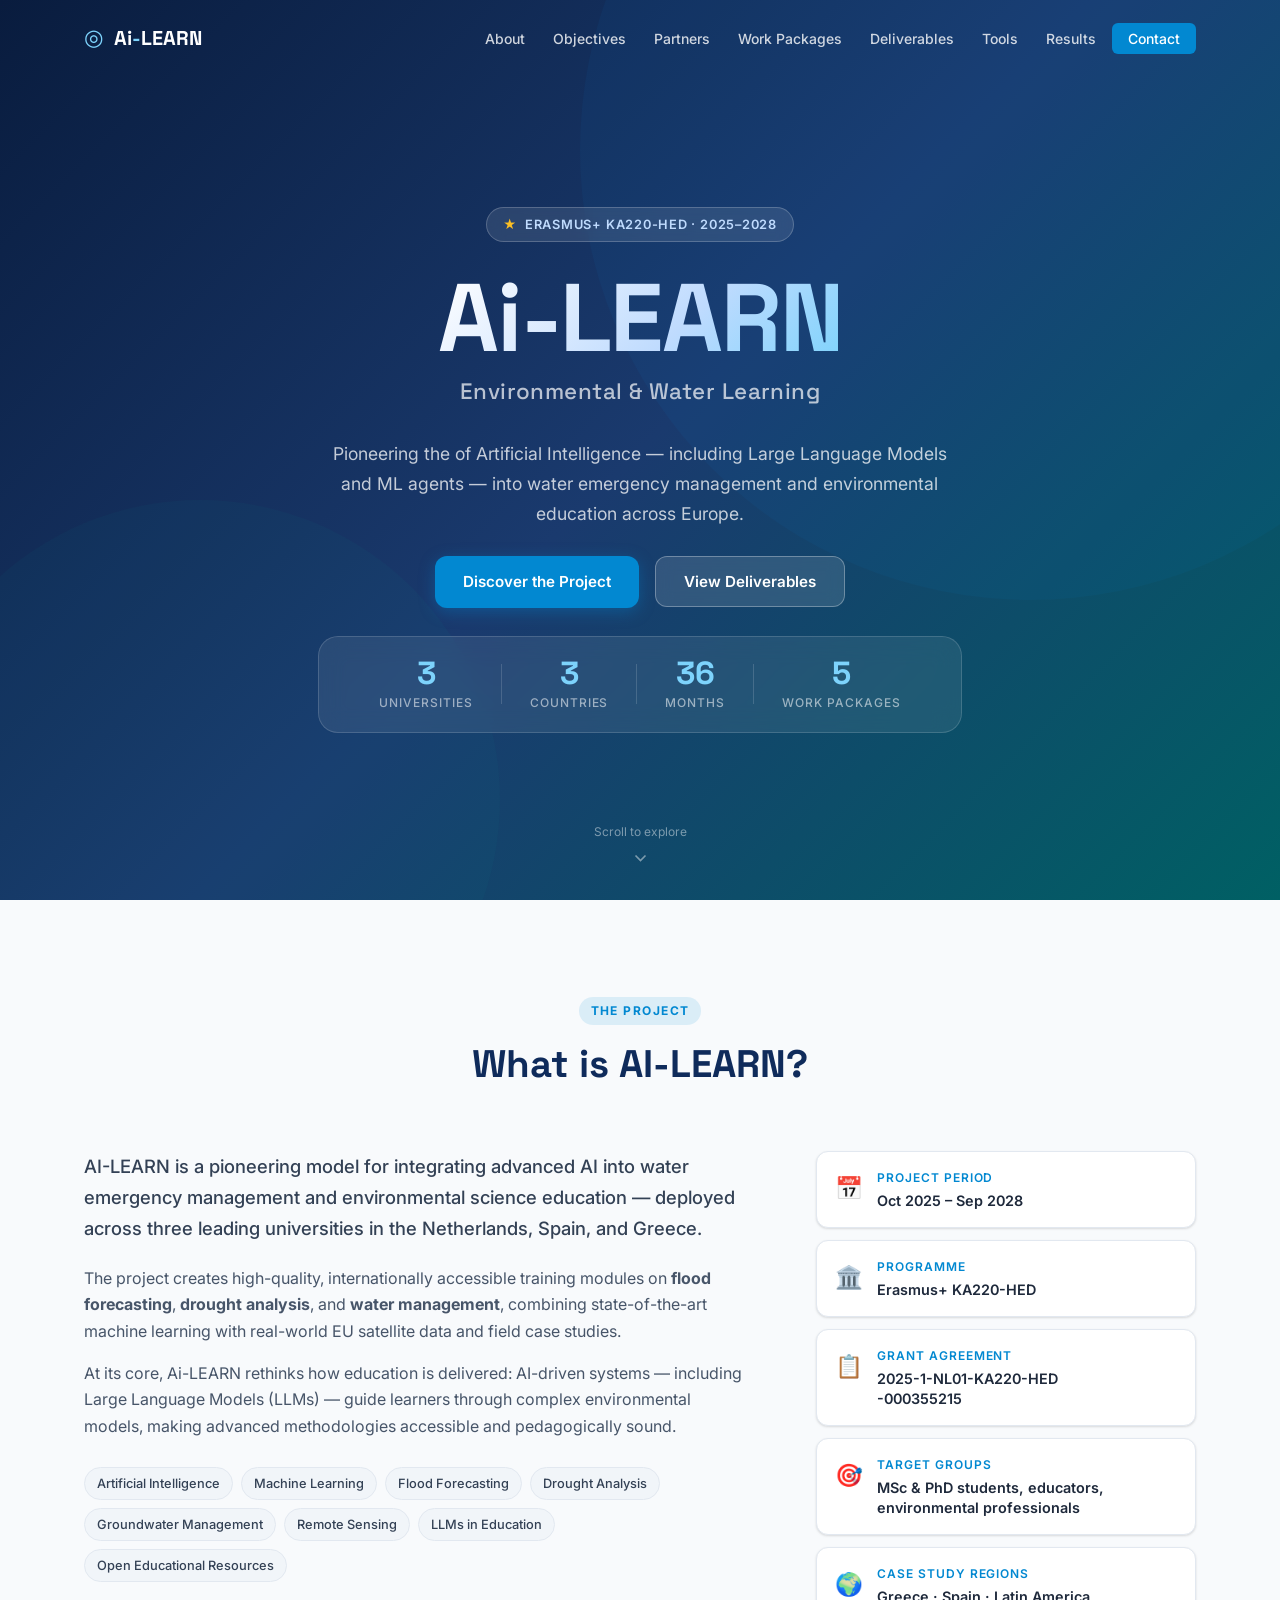
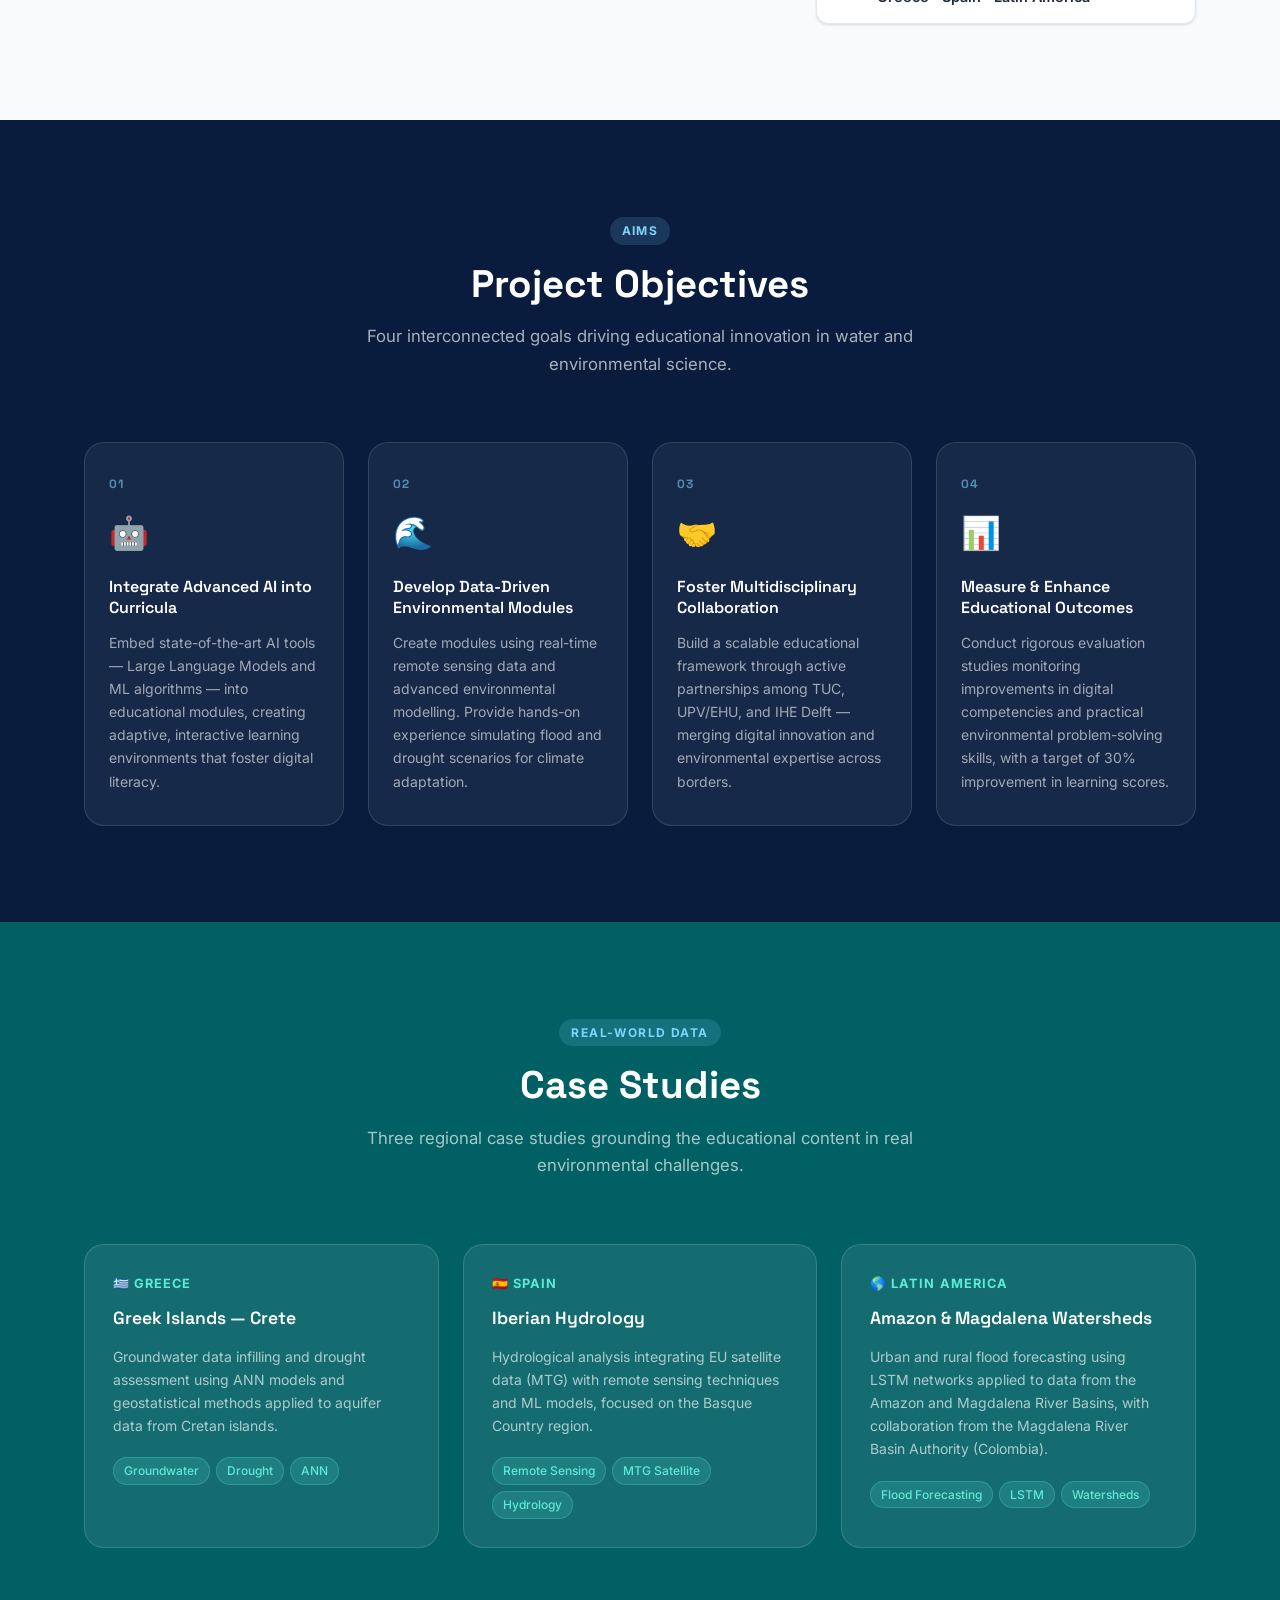
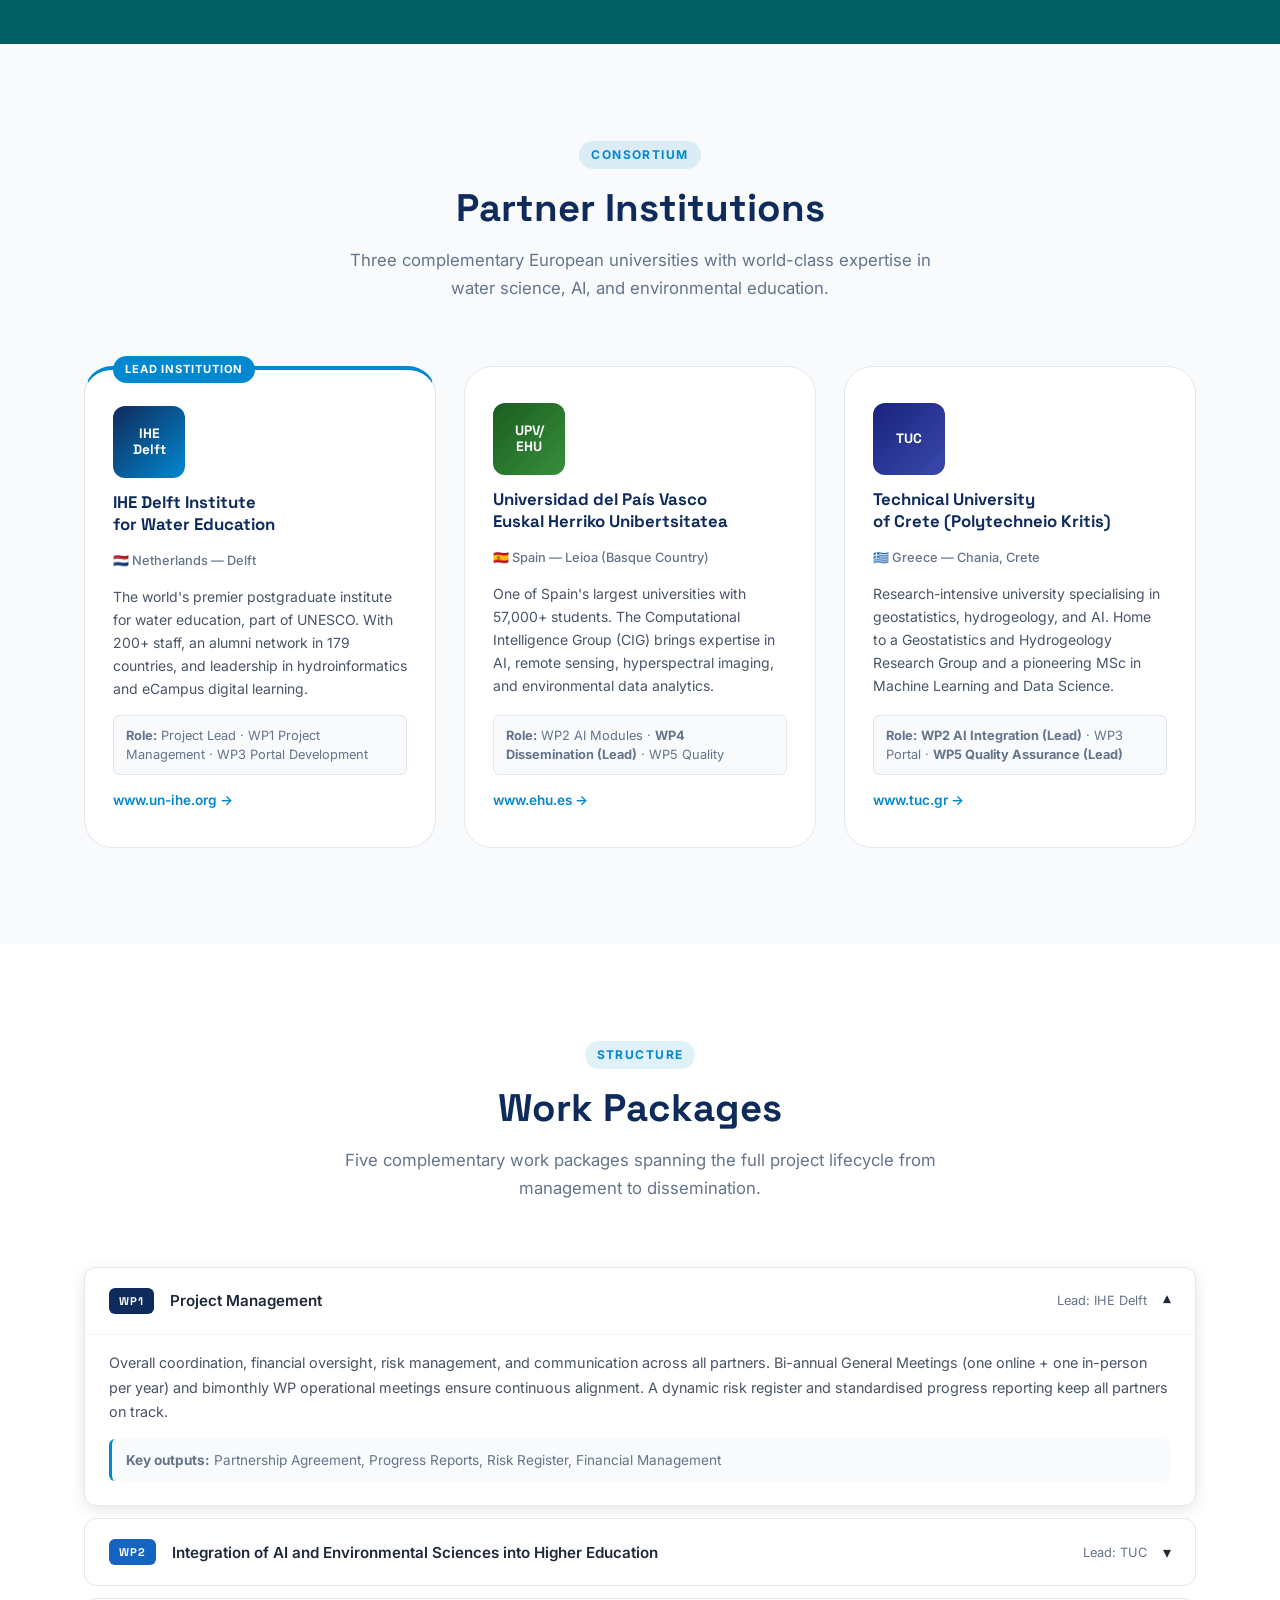
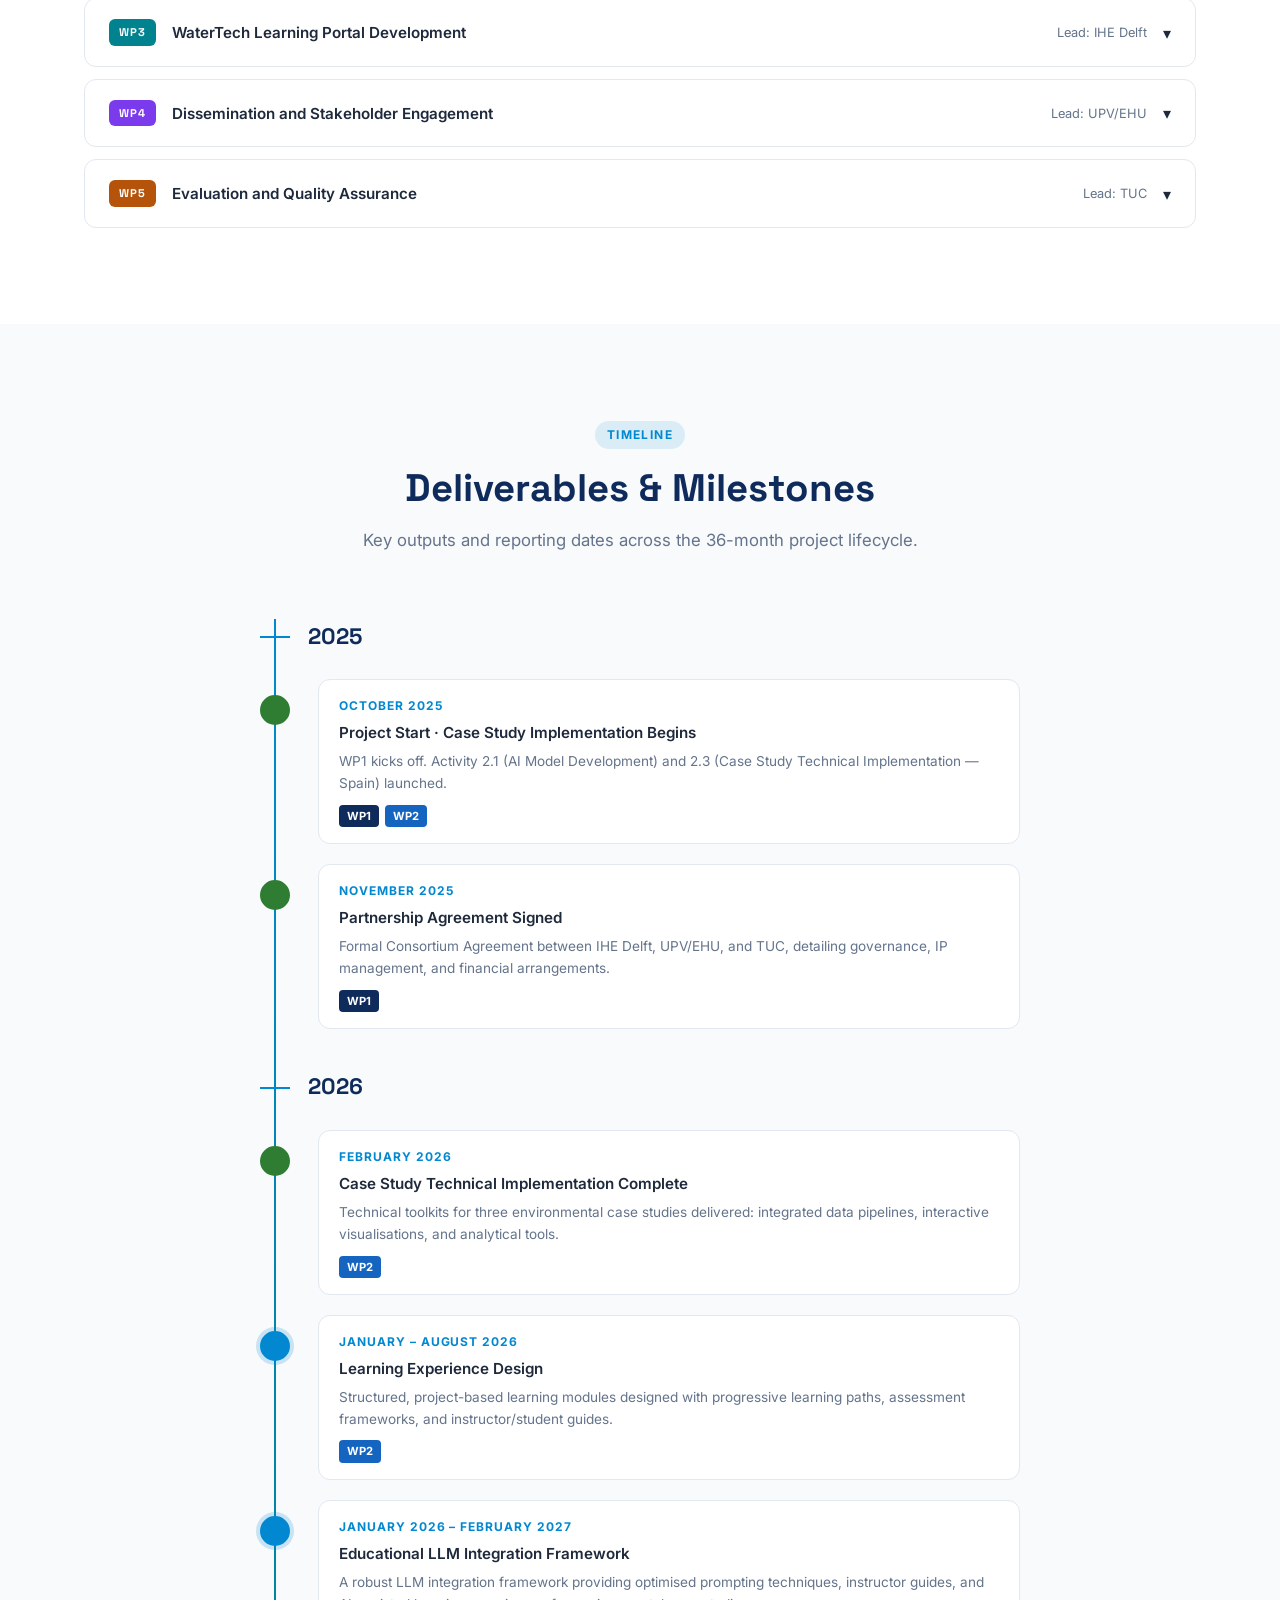
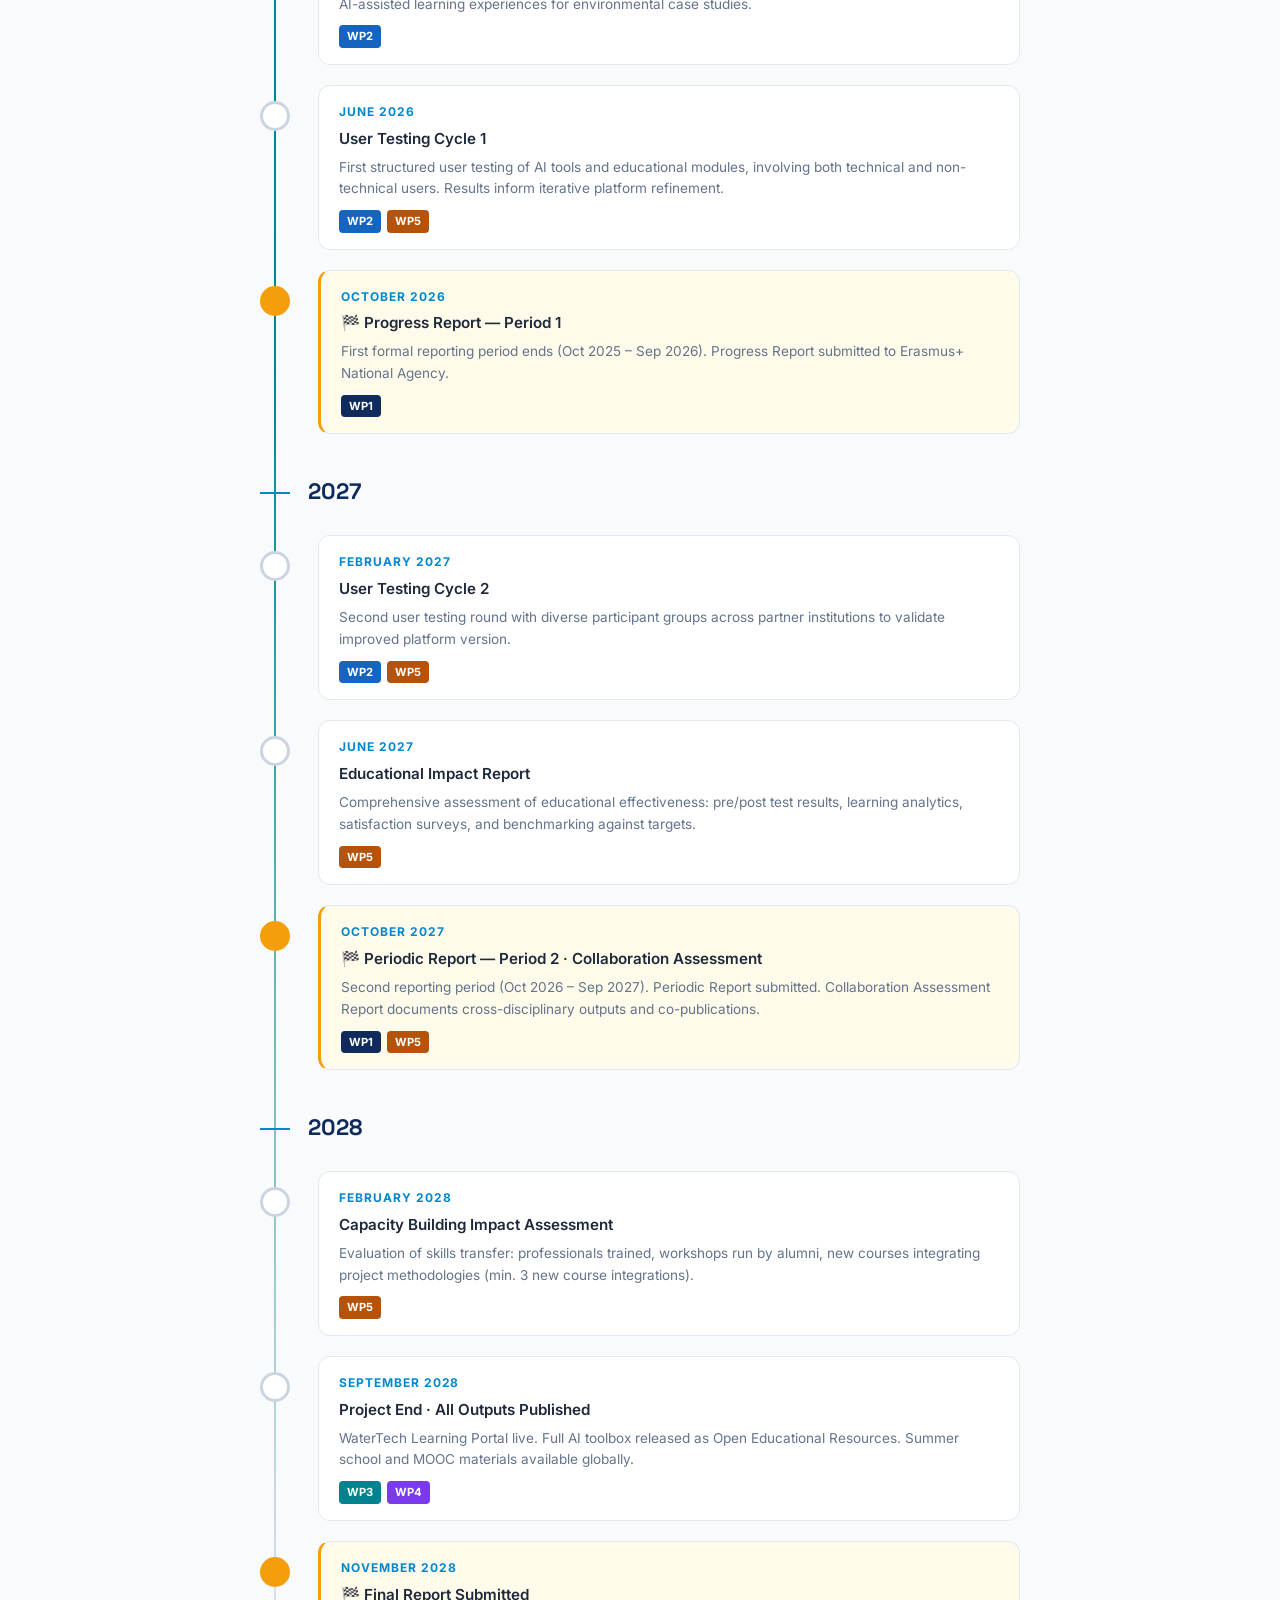
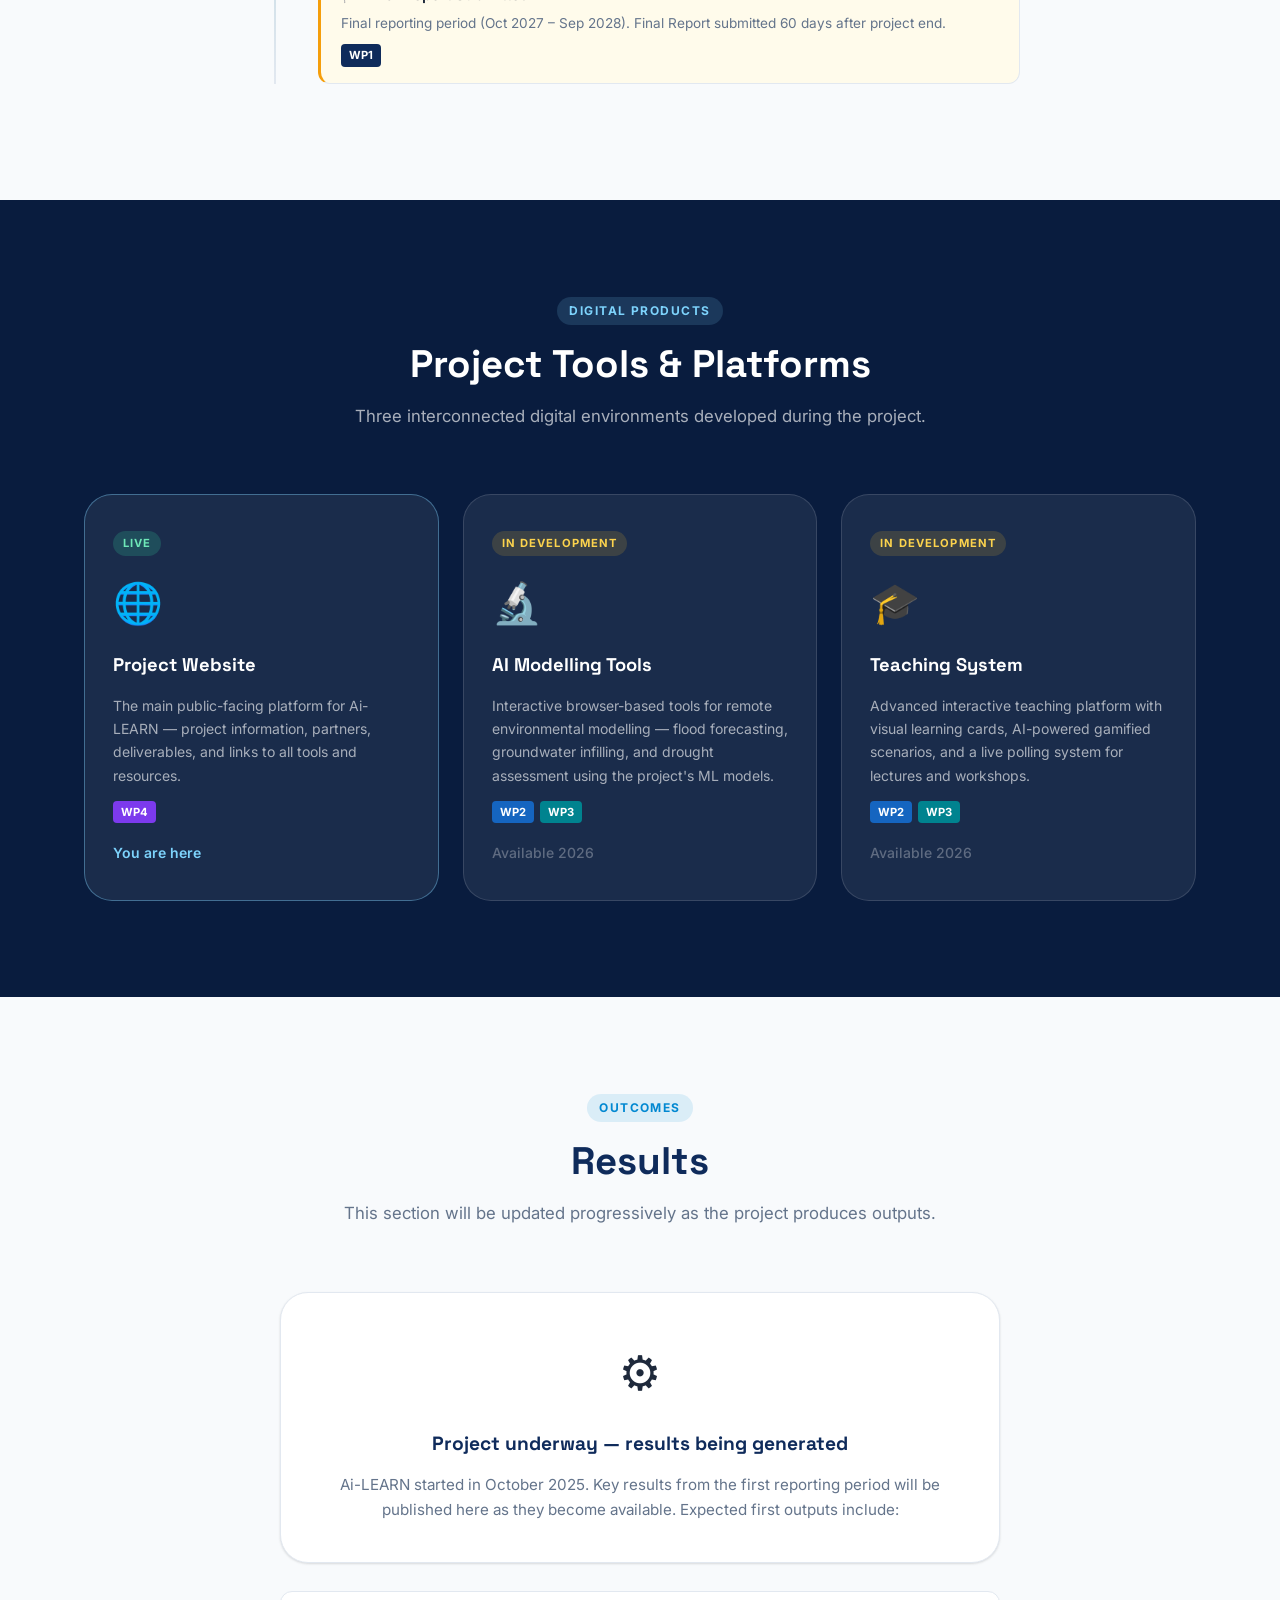
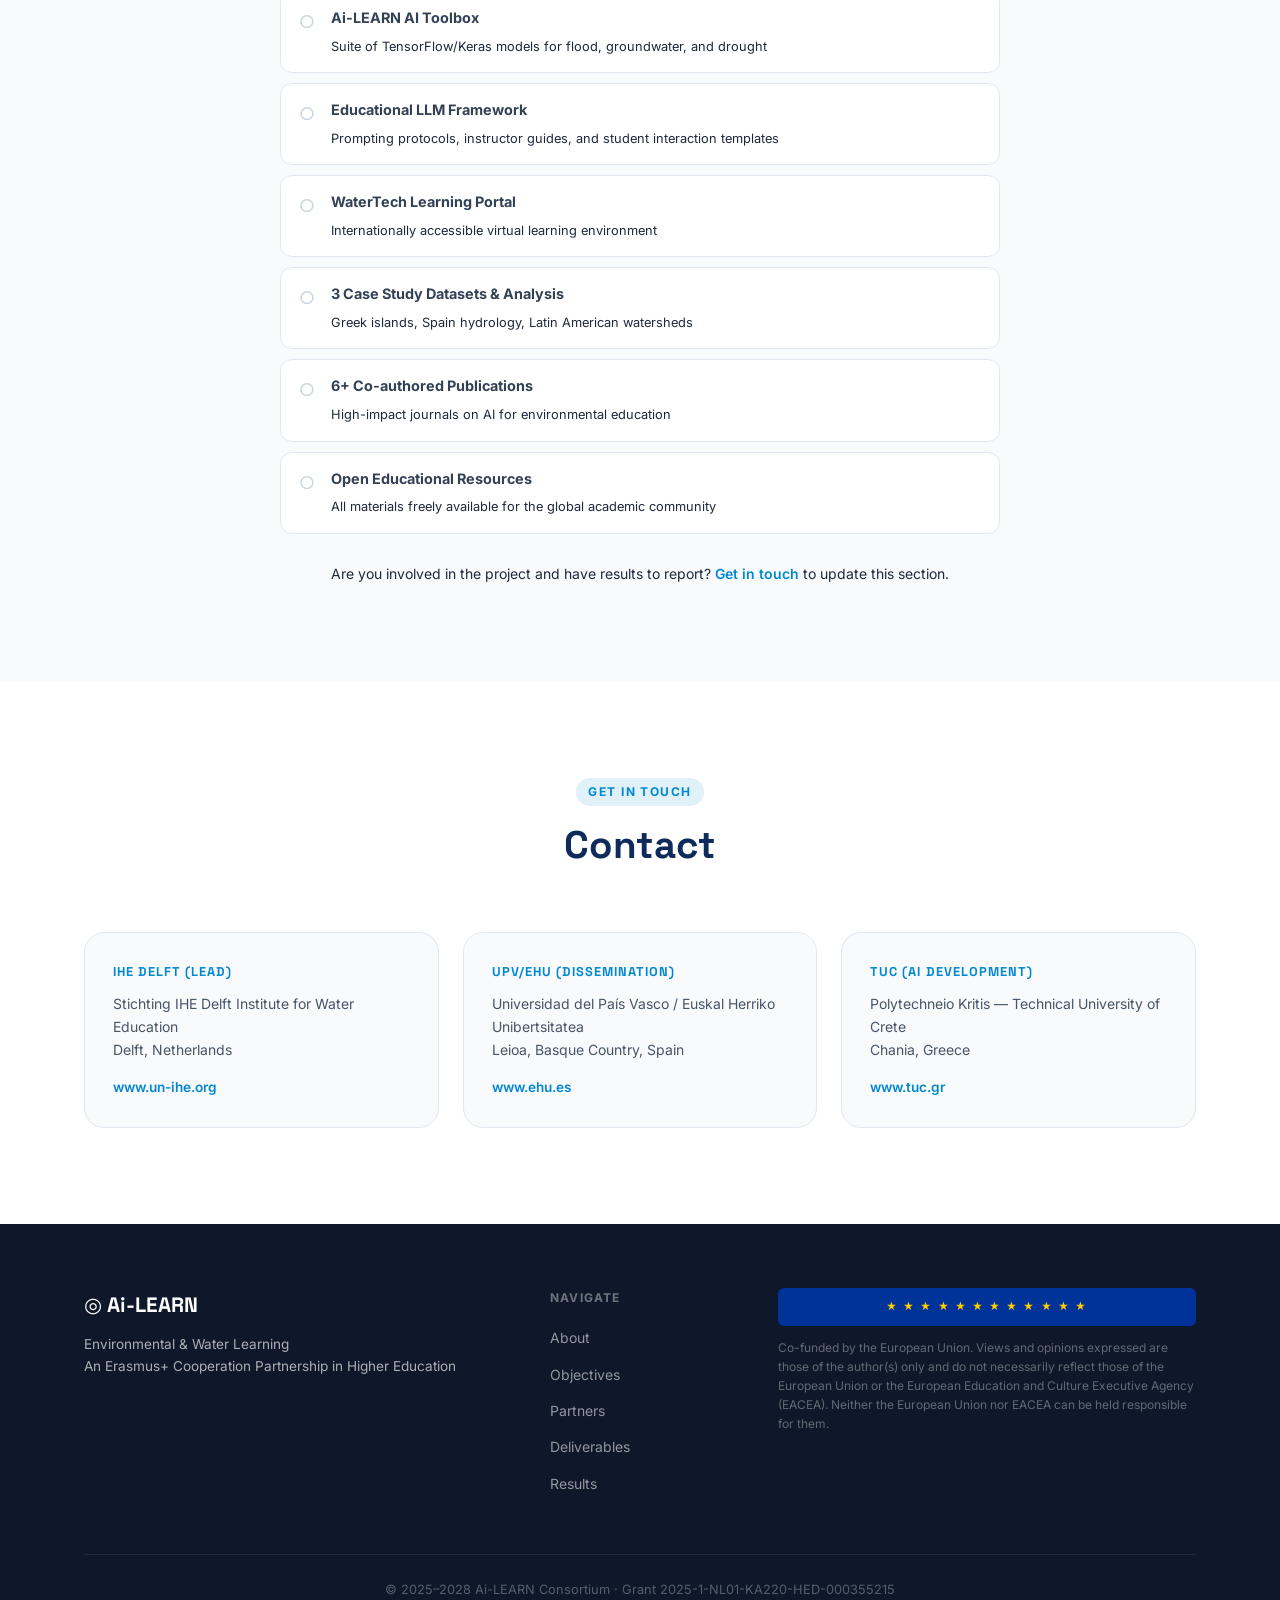
==== commit 9a6532d5: "Updated Words" ====
--- a/index.html
+++ b/index.html
@@ -3,8 +3,8 @@
 <head>
   <meta charset="UTF-8" />
   <meta name="viewport" content="width=device-width, initial-scale=1.0" />
-  <title>Ai-LEARN — Environmental & Water Learning</title>
-  <meta name="description" content="Ai-LEARN: An Erasmus+ project integrating advanced AI into environmental and water science education across IHE Delft, UPV/EHU, and TUC." />
+  <title>AI-LEARN — Environmental & Water Learning</title>
+  <meta name="description" content="AI-LEARN WATERN and Environment: An Erasmus+ project integrating advanced AI into environmental and water science education across IHE Delft, UPV/EHU, and TUC." />
   <link rel="preconnect" href="https://fonts.googleapis.com" />
   <link href="https://fonts.googleapis.com/css2?family=Inter:wght@300;400;500;600;700;800&family=Space+Grotesk:wght@500;600;700&display=swap" rel="stylesheet" />
   <link rel="stylesheet" href="css/style.css" />
@@ -49,7 +49,7 @@
         <span class="hero-title-sub">Environmental &amp; Water Learning</span>
       </h1>
       <p class="hero-tagline">
-        Pioneering the integration of Artificial Intelligence — including Large Language Models and ML agents —
+        Pioneering the of Artificial Intelligence — including Large Language Models and ML agents —
         into water emergency management and environmental education across Europe.
       </p>
       <div class="hero-actions">
@@ -89,12 +89,12 @@
     <div class="container">
       <div class="section-header">
         <span class="section-tag">The Project</span>
-        <h2 class="section-title">What is Ai-LEARN?</h2>
+        <h2 class="section-title">What is AI-LEARN?</h2>
       </div>
       <div class="about-grid">
         <div class="about-text">
           <p class="lead">
-            Ai-LEARN is a pioneering model for integrating advanced AI into water emergency management
+            AI-LEARN is a pioneering model for integrating advanced AI into water emergency management
             and environmental science education — deployed across three leading universities in the Netherlands,
             Spain, and Greece.
           </p>
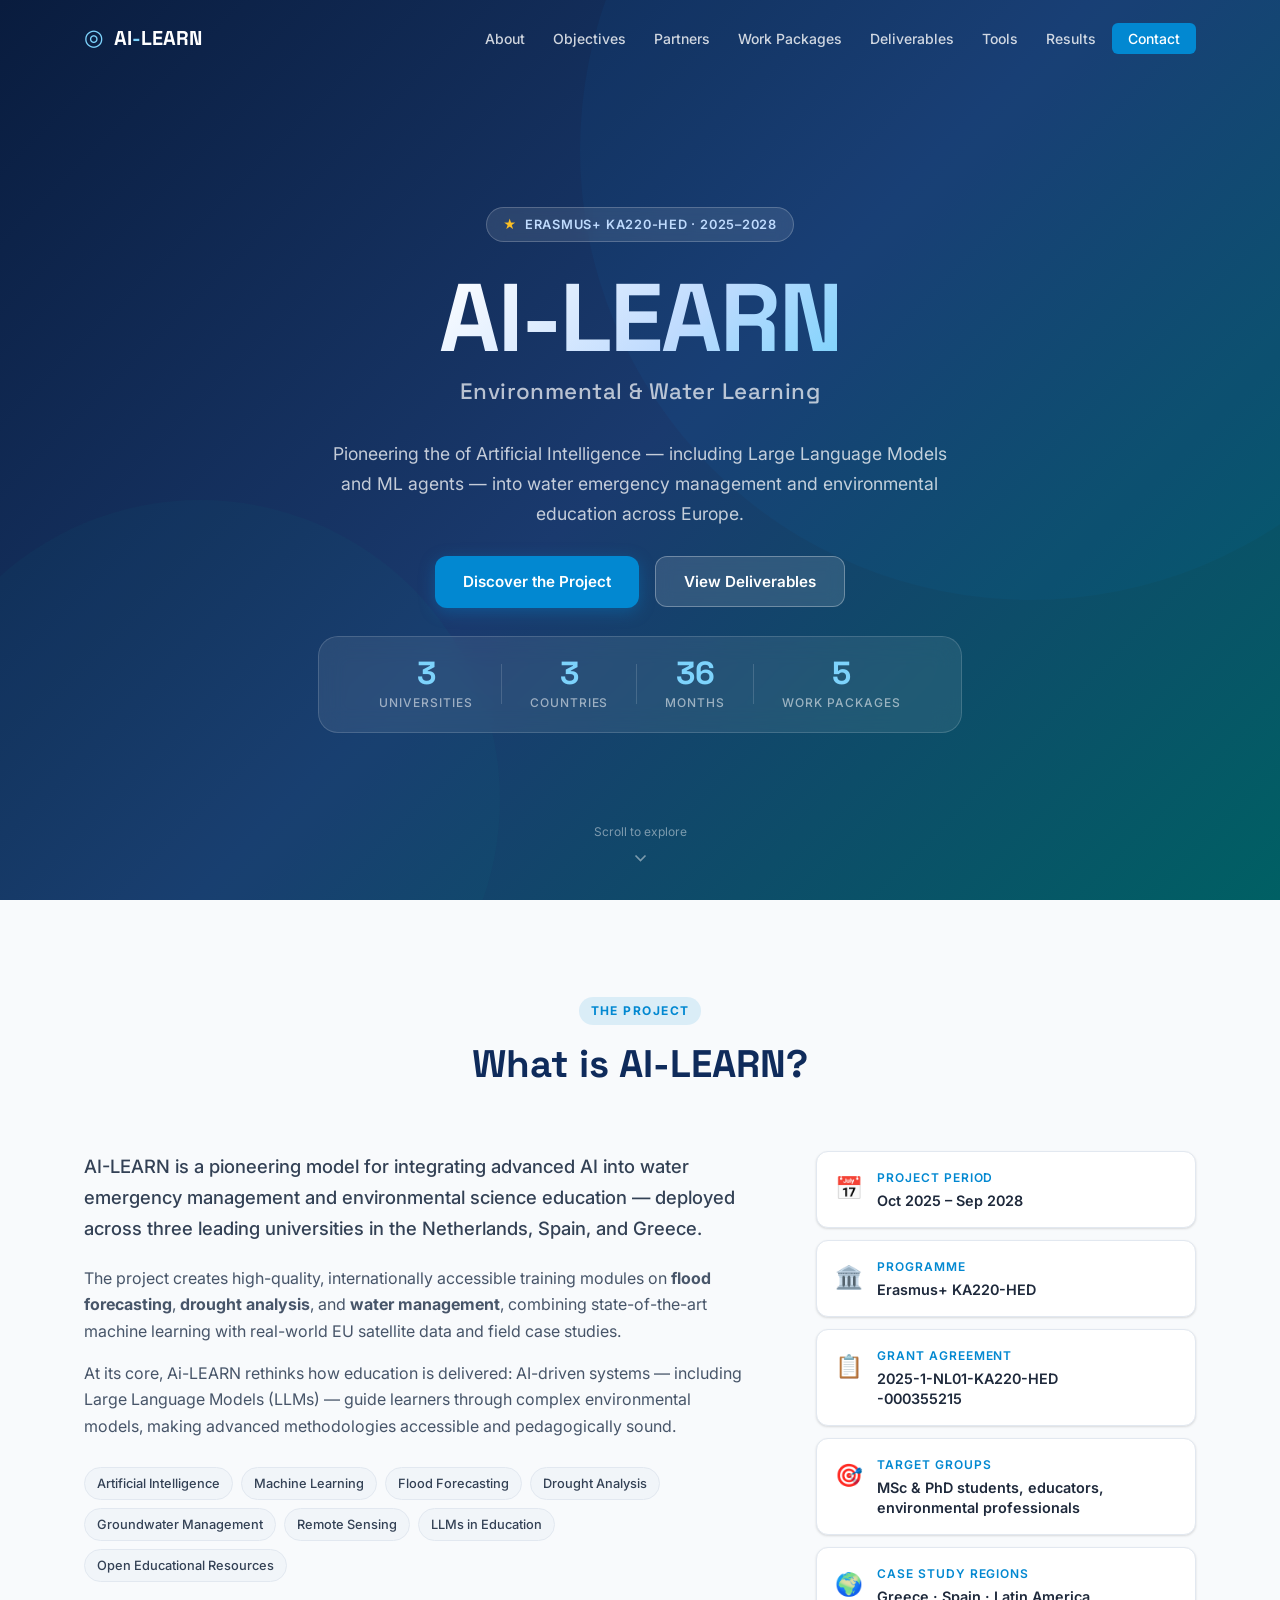
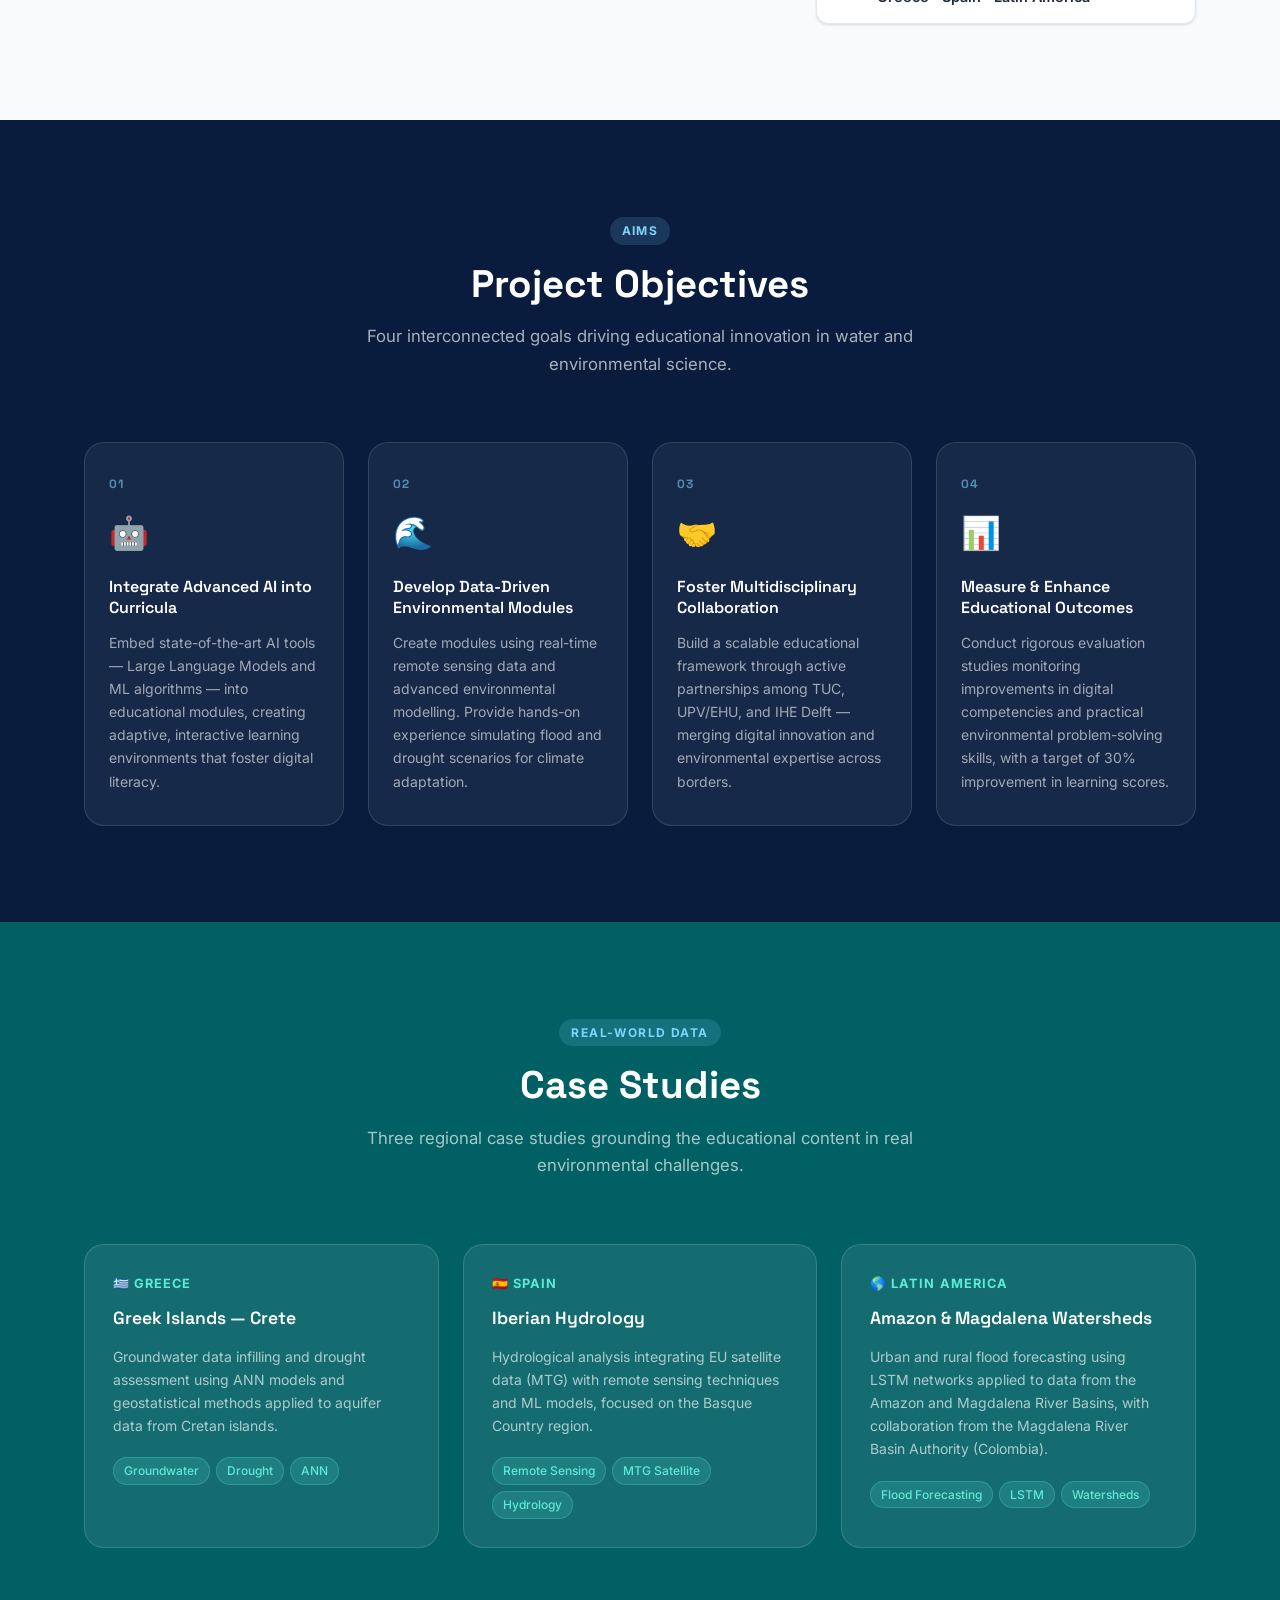
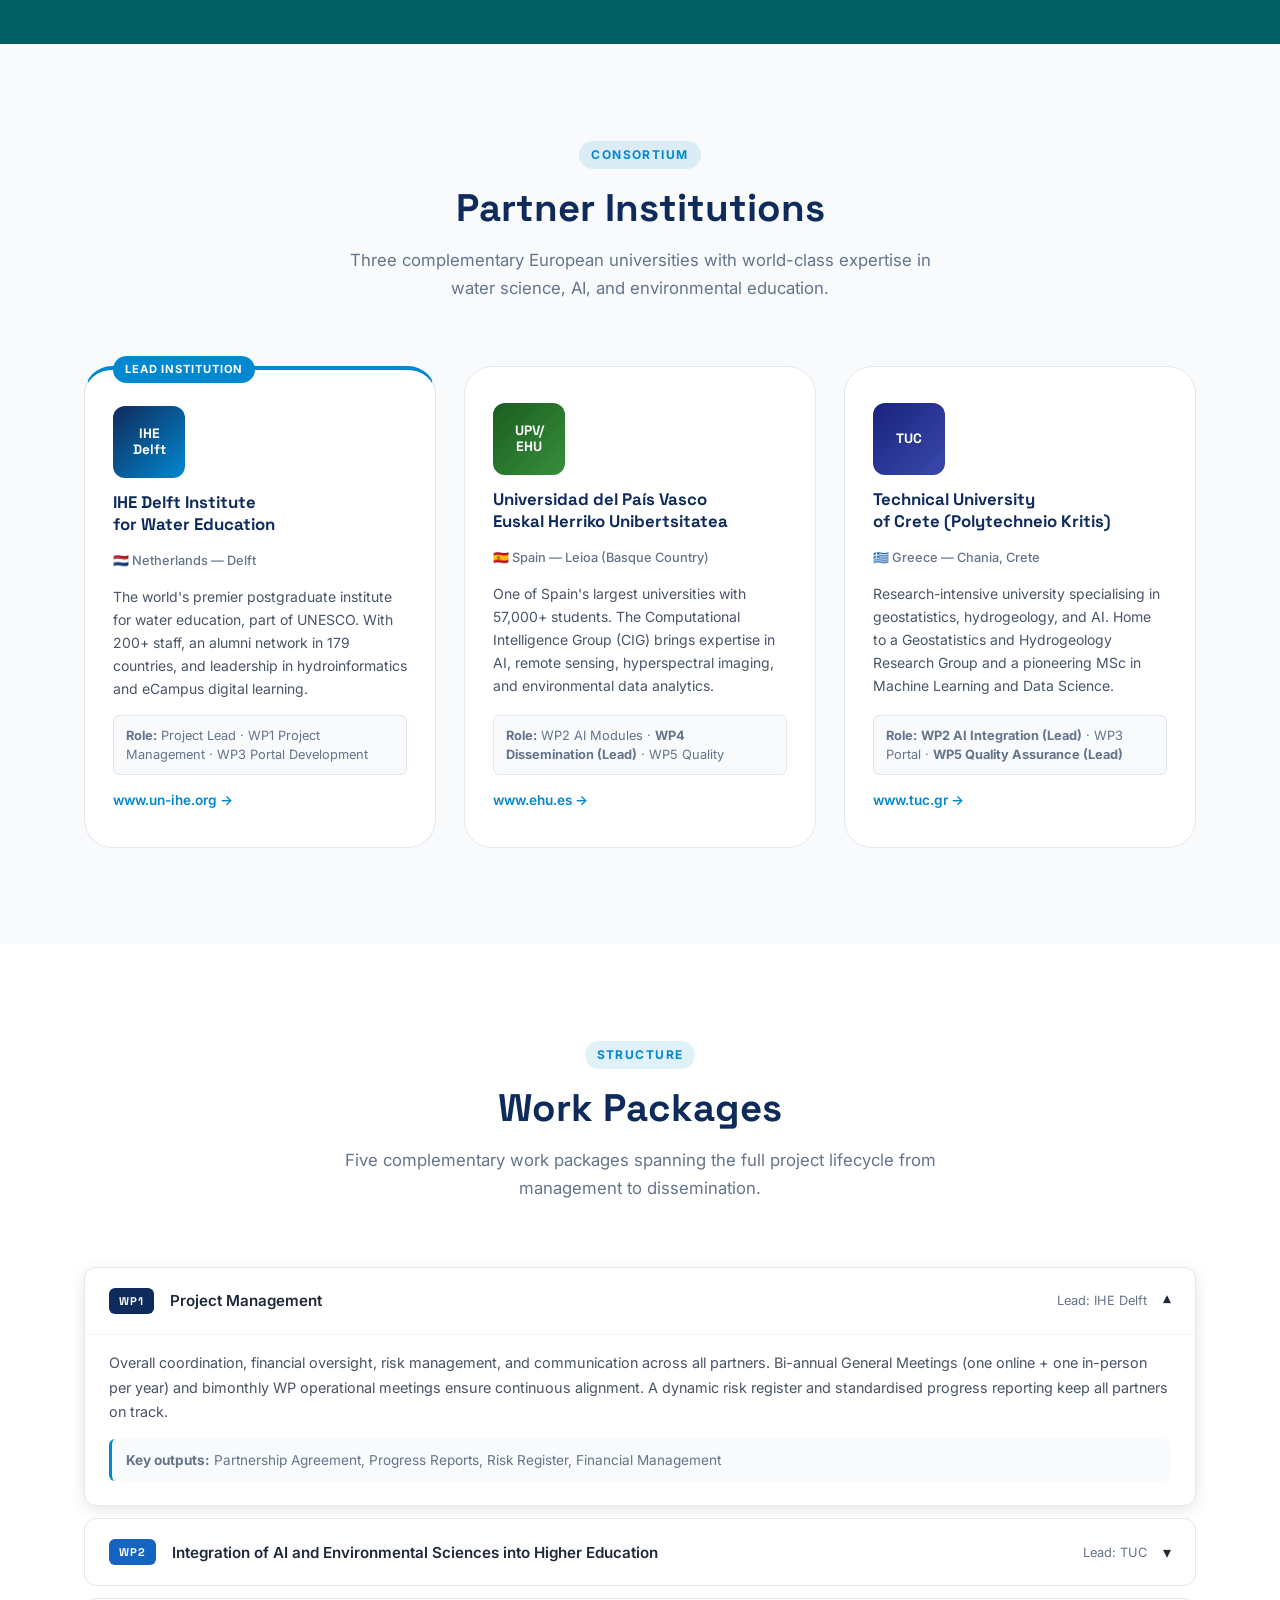
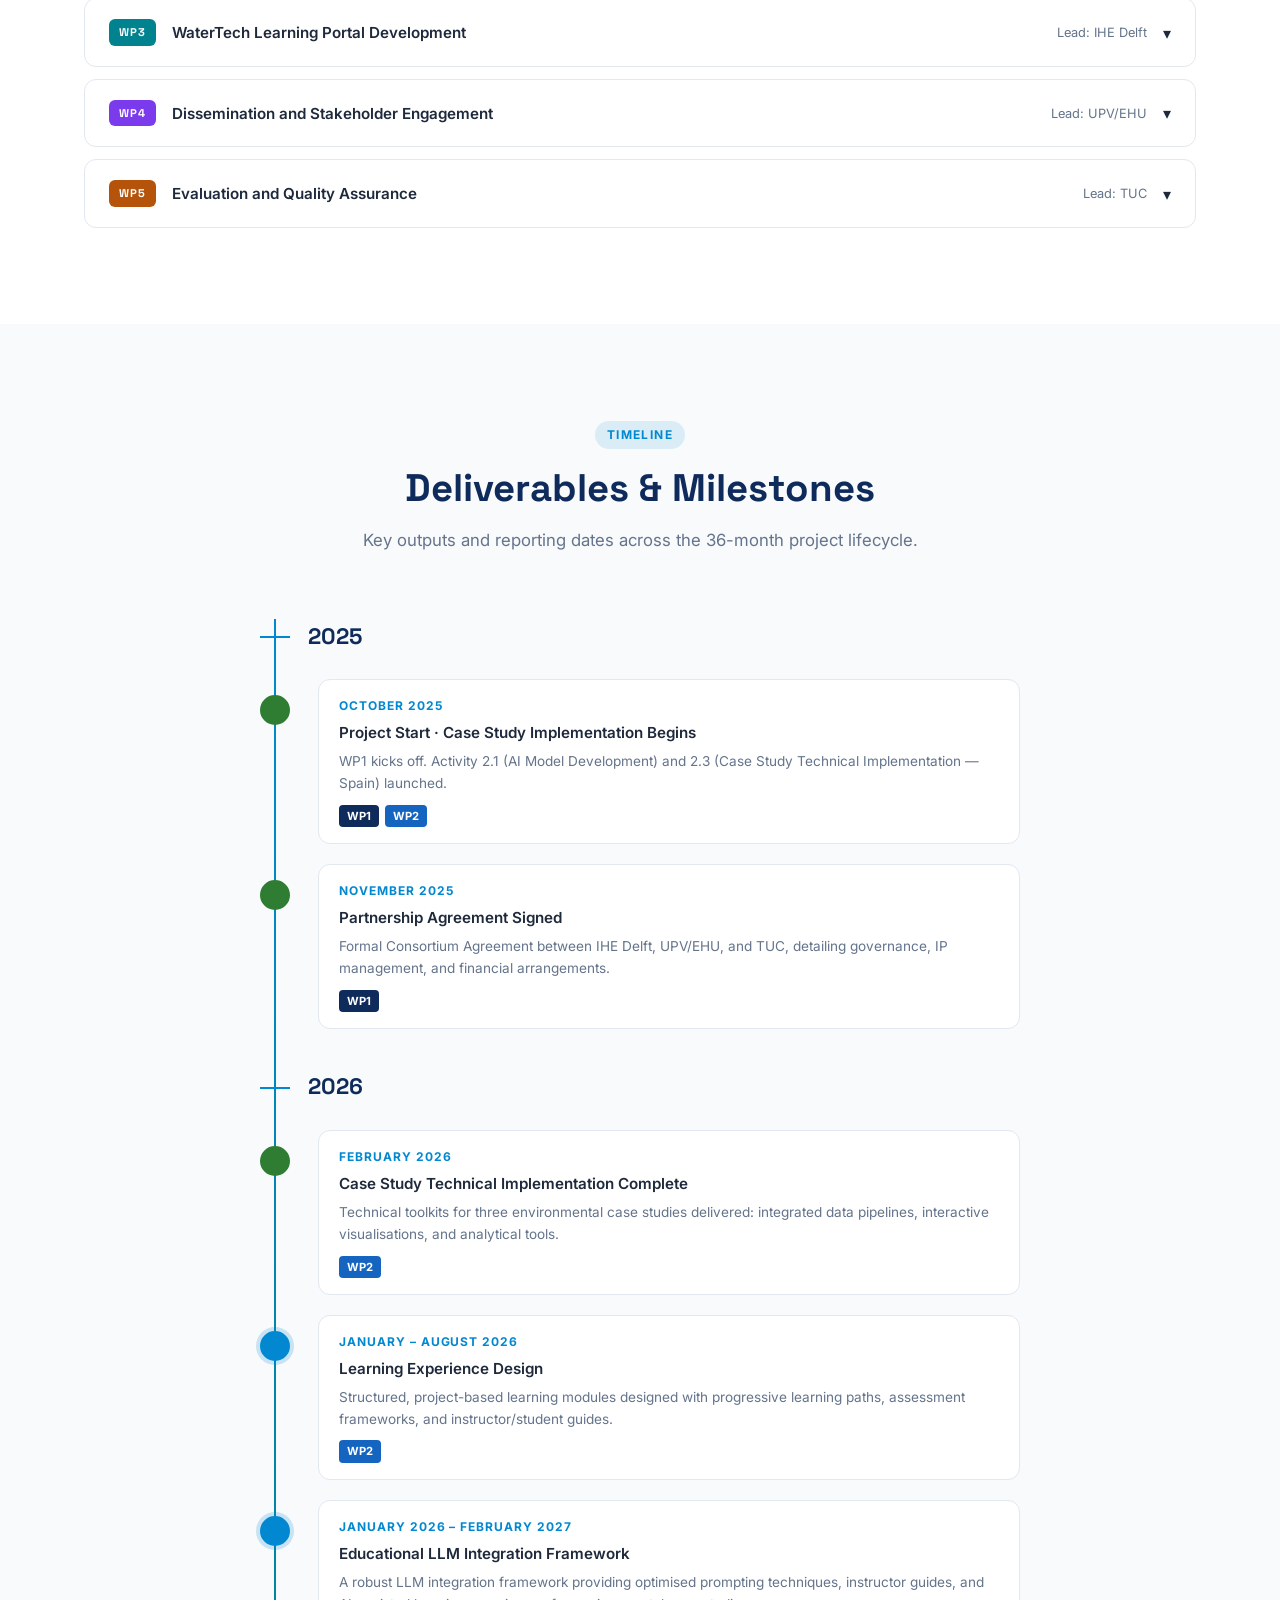
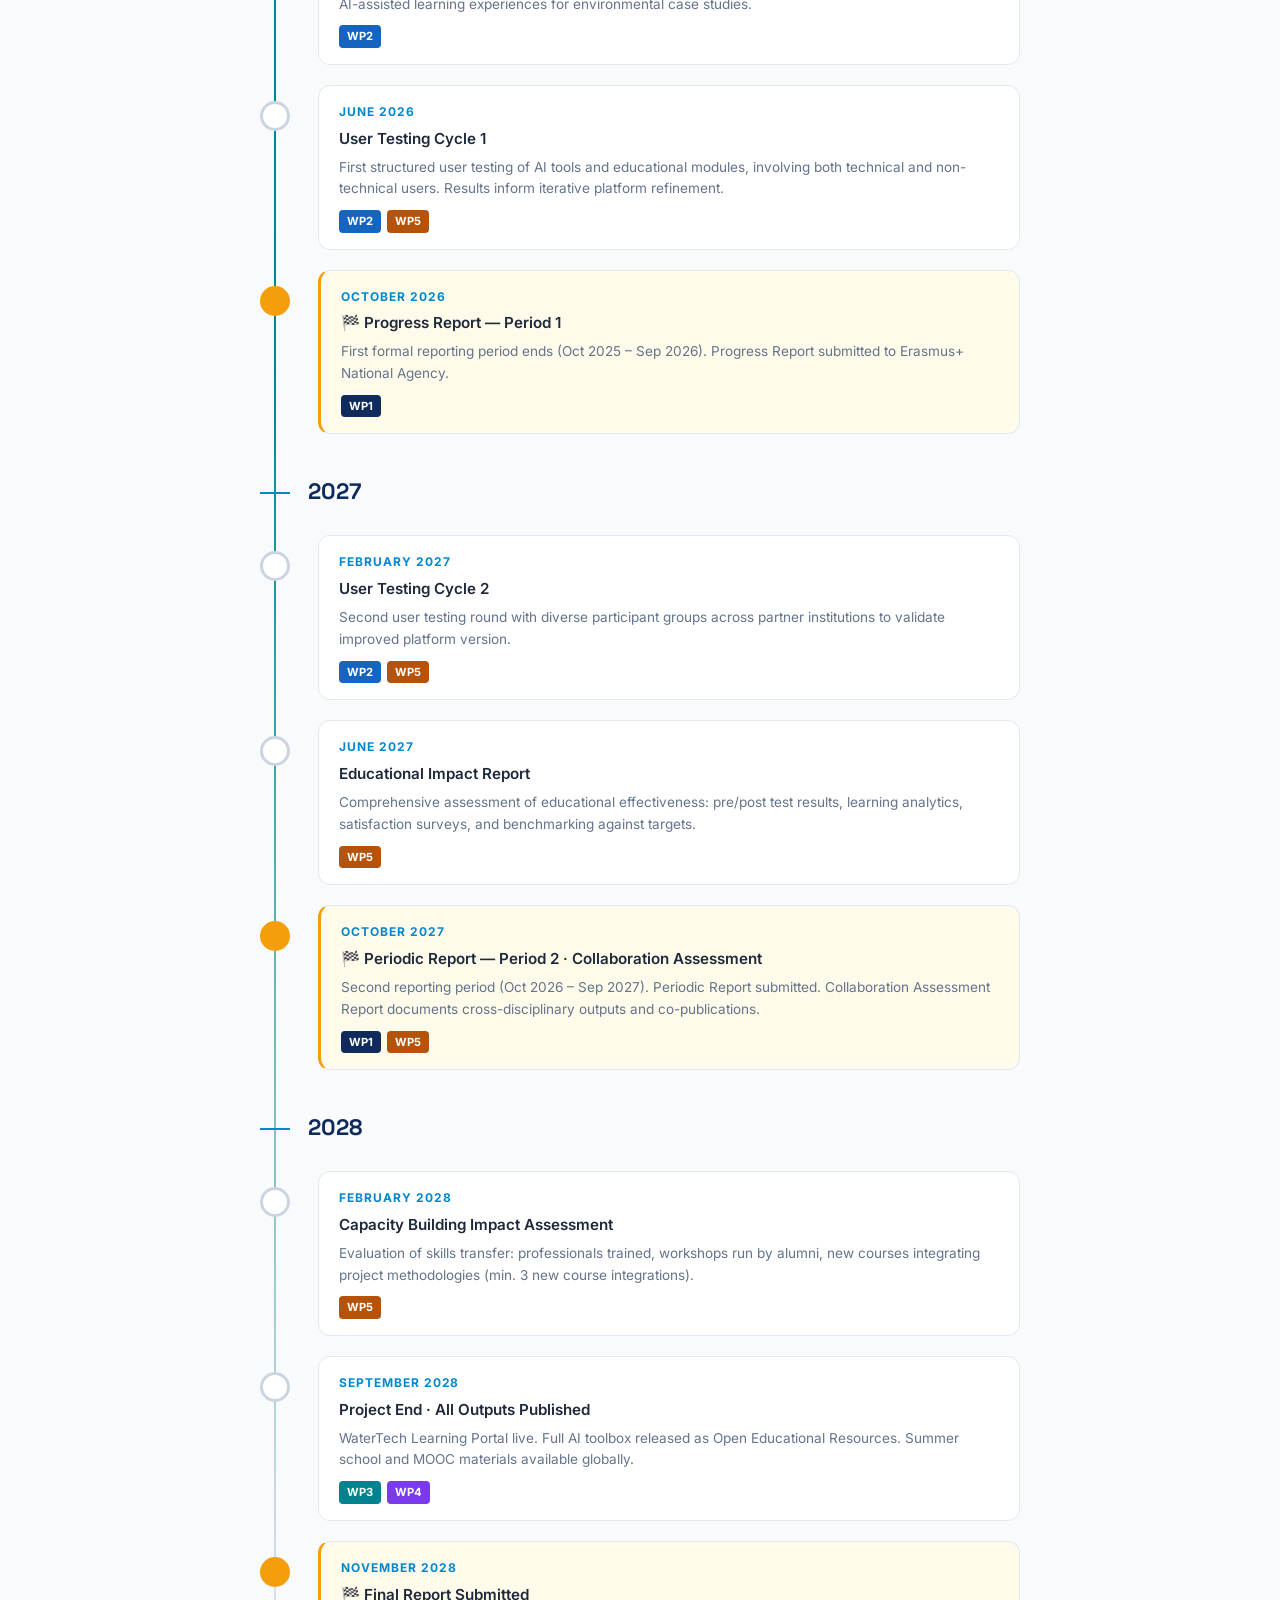
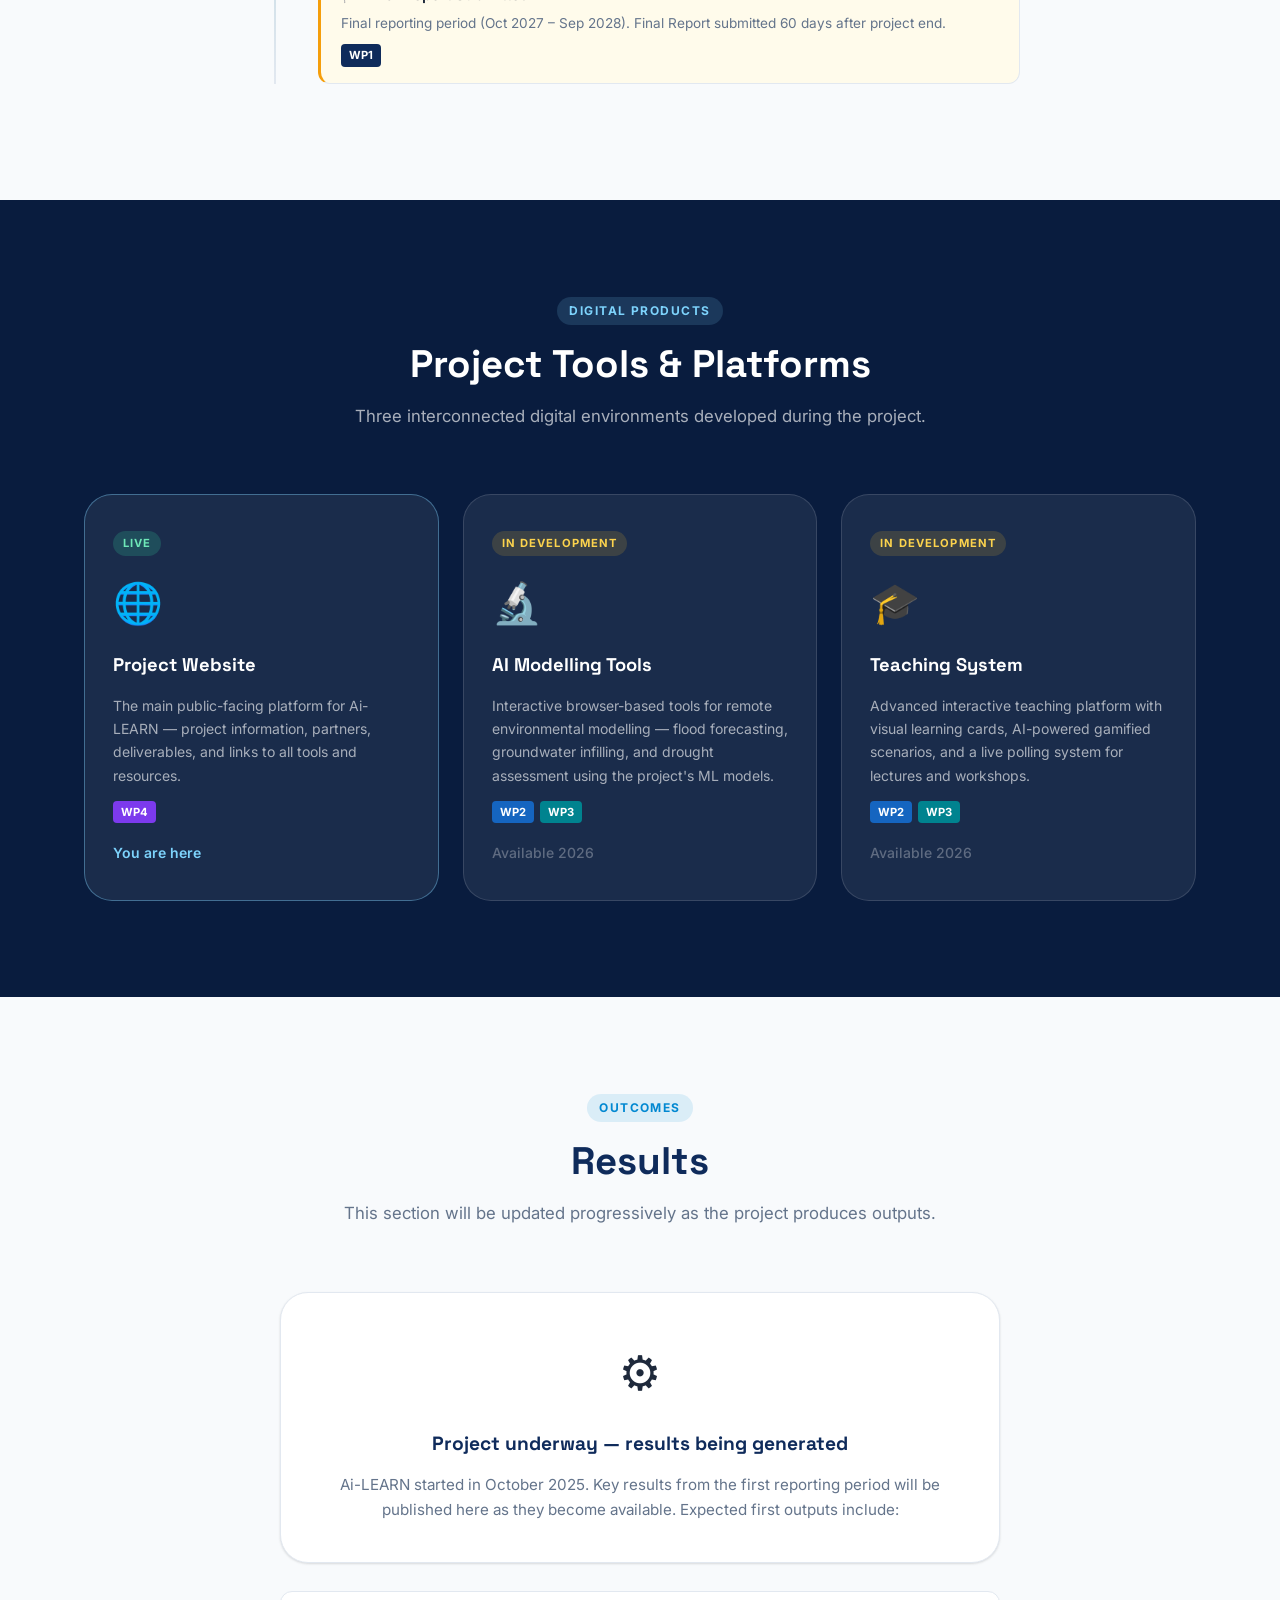
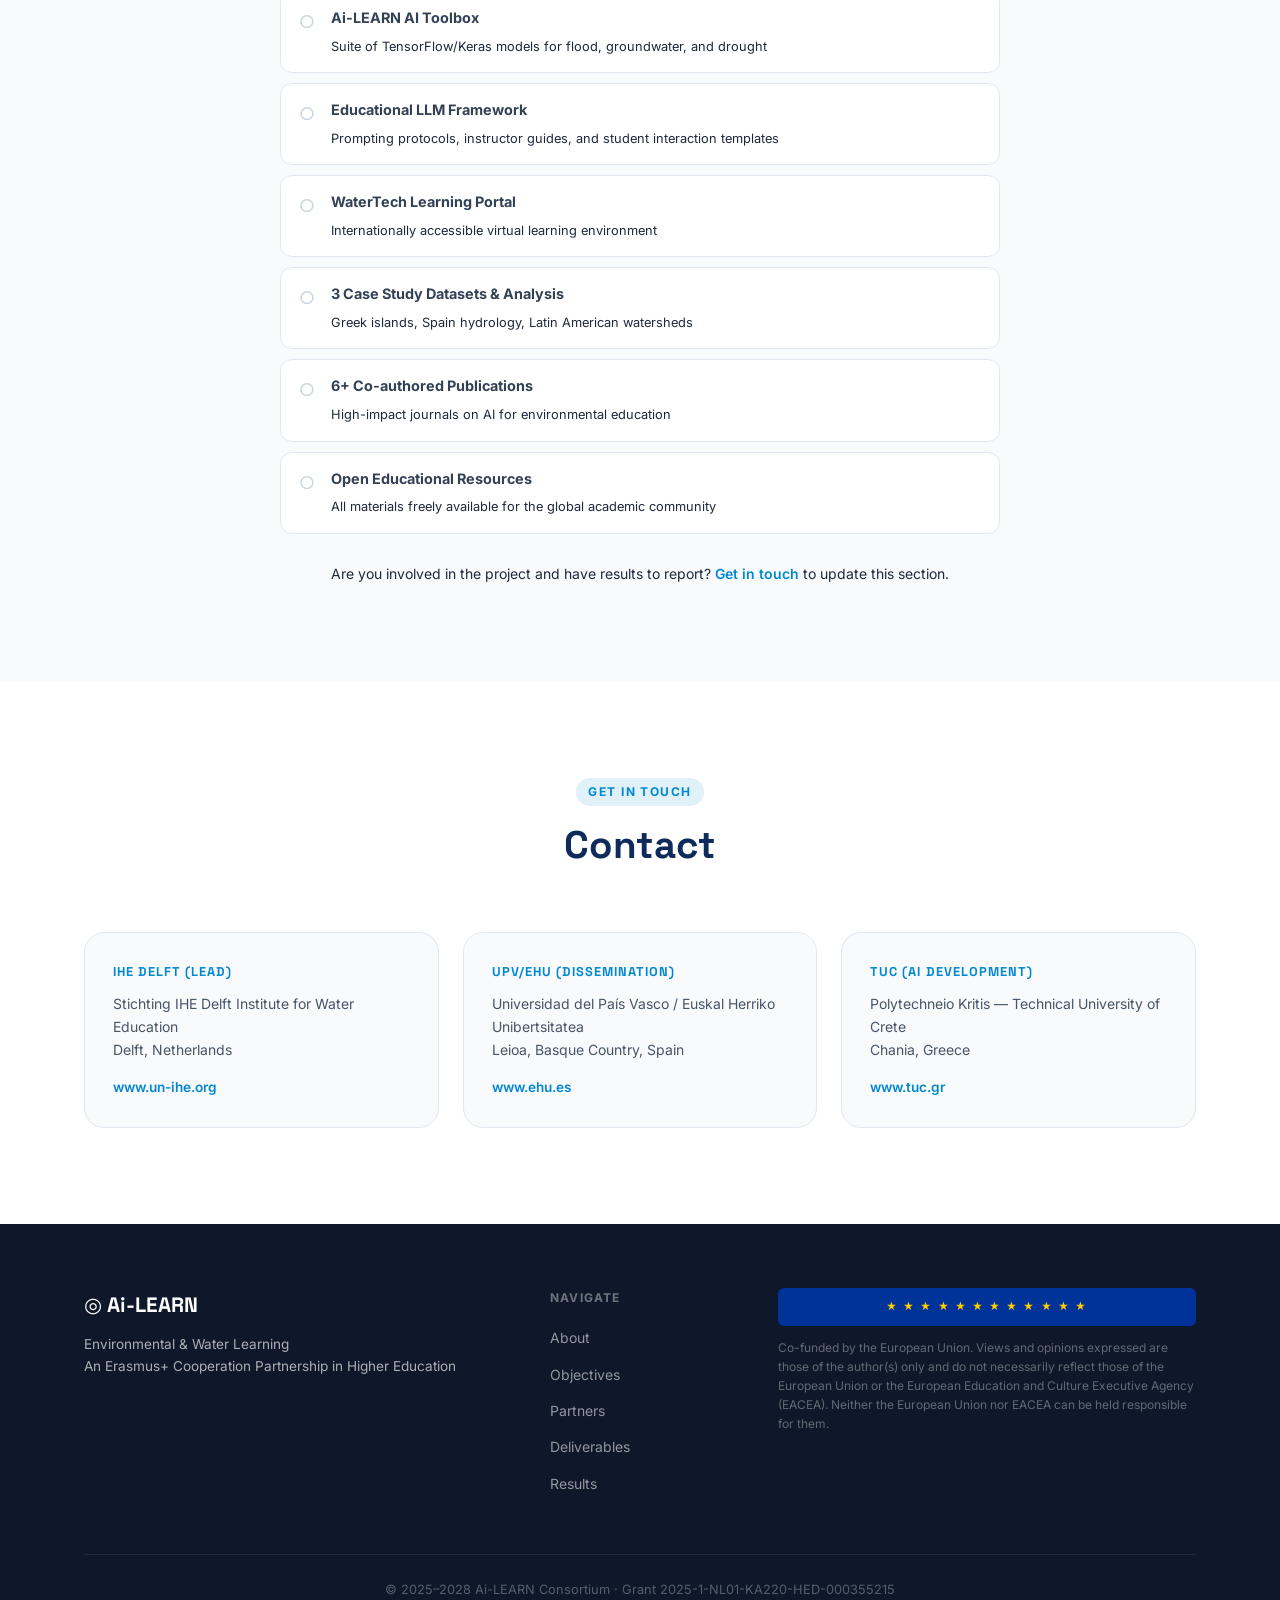
==== commit 6b3e7c74: "Updated Words" ====
--- a/index.html
+++ b/index.html
@@ -16,7 +16,7 @@
     <div class="nav-container">
       <a href="#home" class="nav-logo">
         <span class="logo-icon">◎</span>
-        <span class="logo-text">Ai<span class="logo-dash">‑</span>LEARN</span>
+        <span class="logo-text">AI<span class="logo-dash">‑</span>LEARN</span>
       </a>
       <button class="nav-toggle" id="navToggle" aria-label="Toggle menu">
         <span></span><span></span><span></span>
@@ -45,7 +45,7 @@
         <span class="eu-star">★</span> Erasmus+ KA220-HED · 2025–2028
       </div>
       <h1 class="hero-title">
-        <span class="hero-title-main">Ai‑LEARN</span>
+        <span class="hero-title-main">AI‑LEARN</span>
         <span class="hero-title-sub">Environmental &amp; Water Learning</span>
       </h1>
       <p class="hero-tagline">
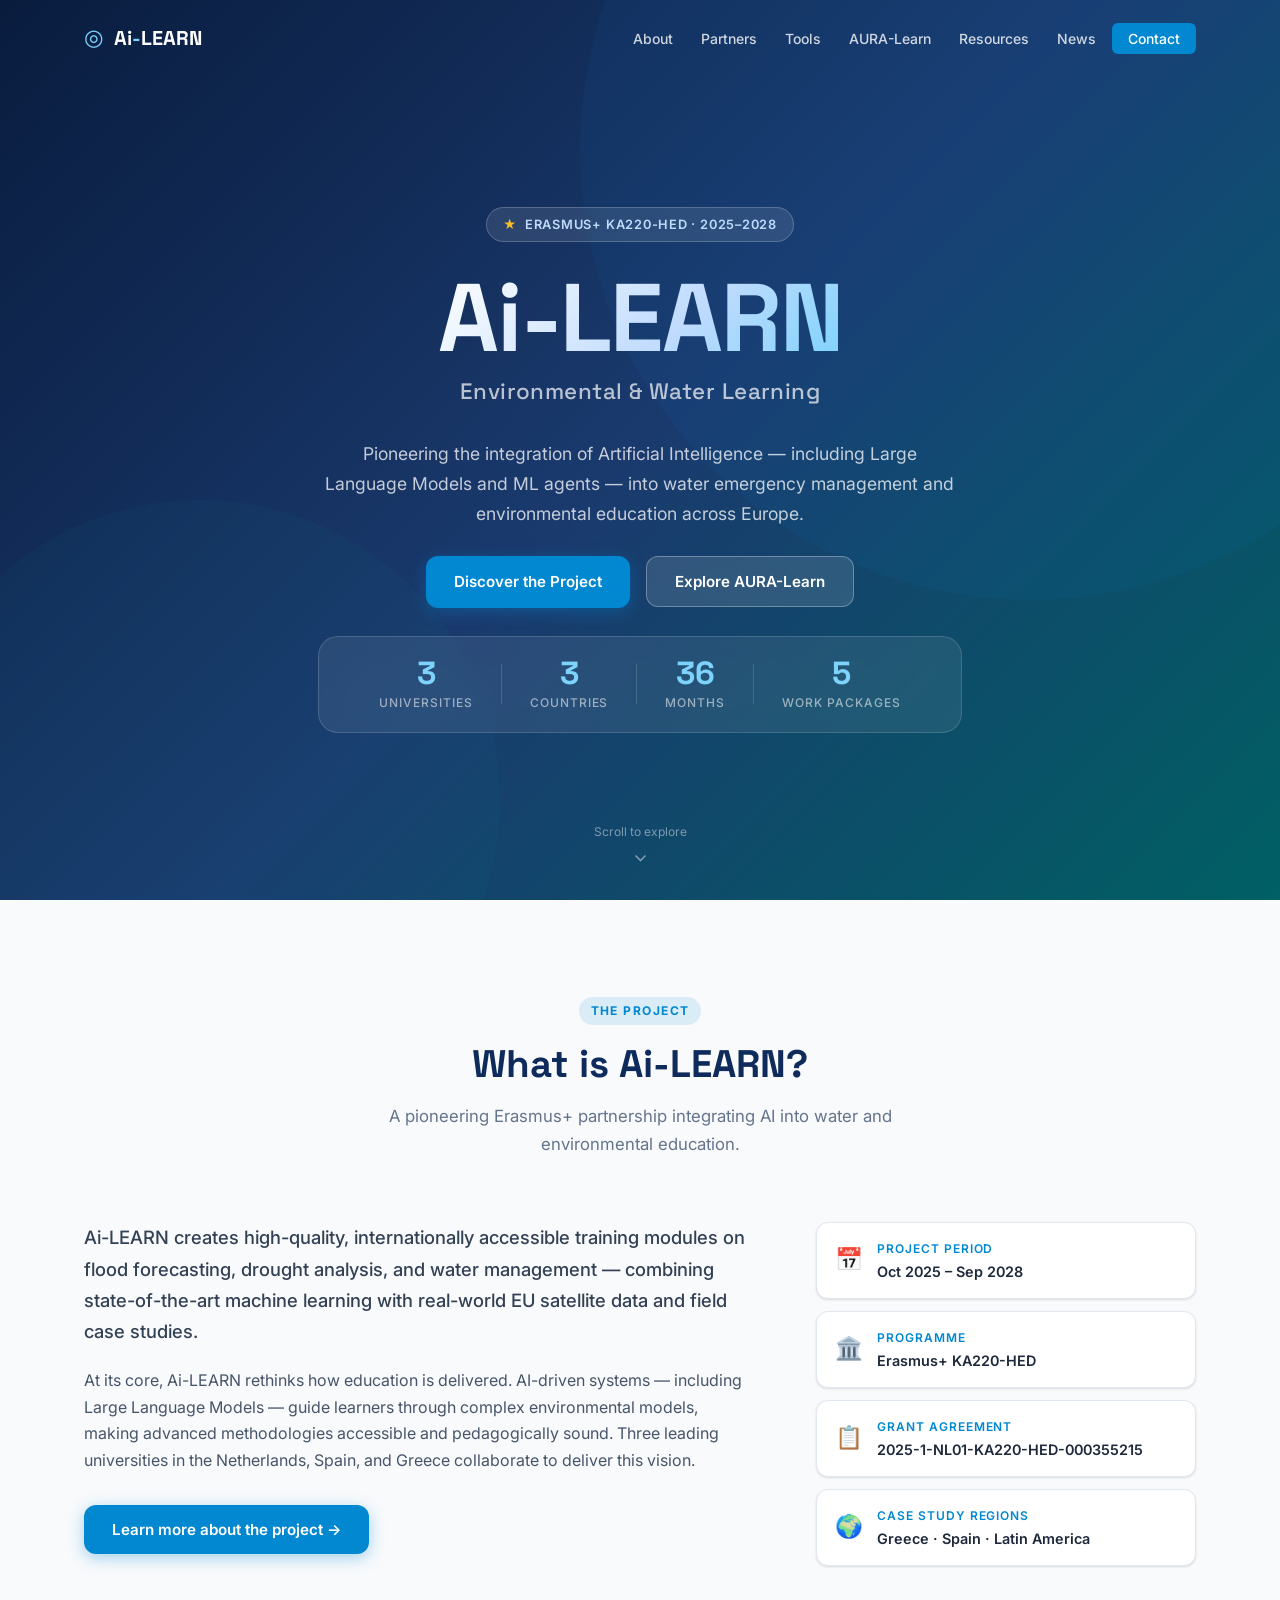
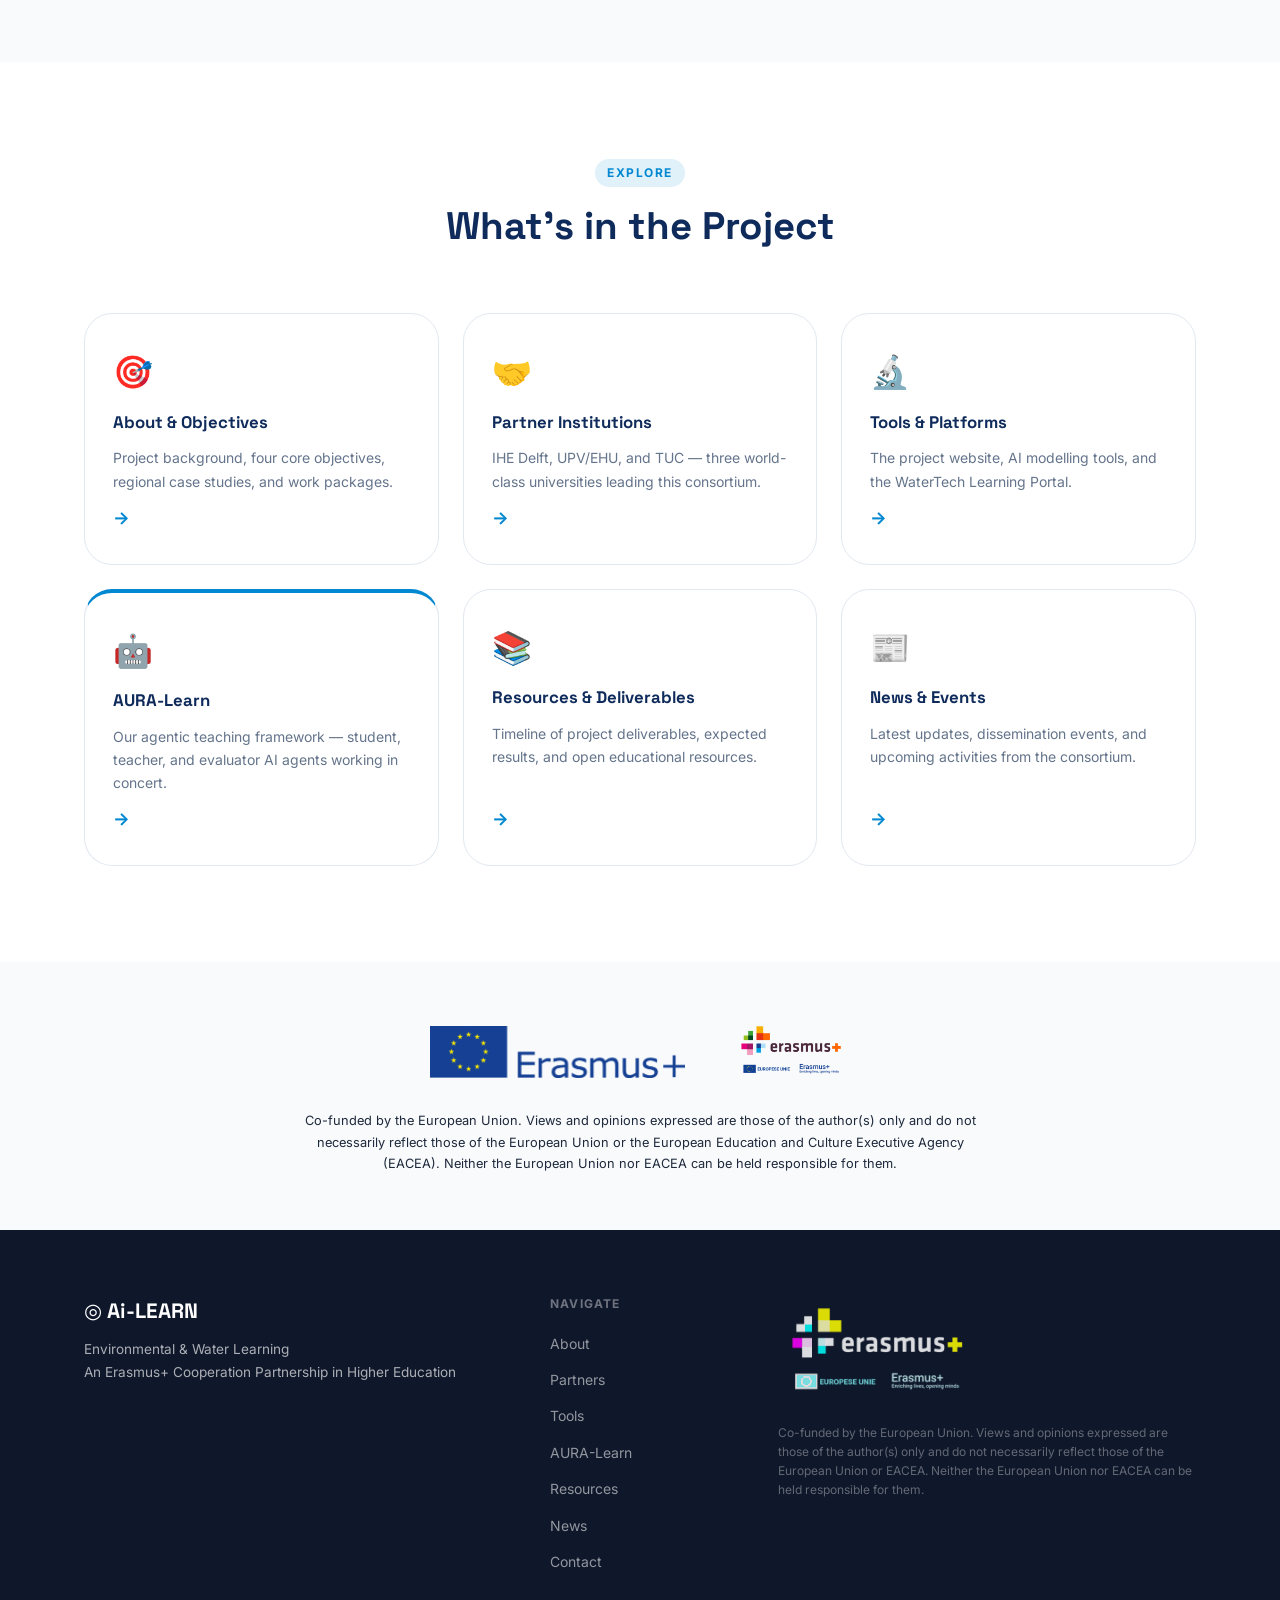
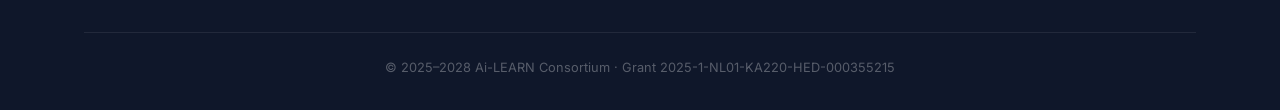
==== commit b7e911f9: "Updating partners page" ====
--- a/index.html
+++ b/index.html
@@ -3,8 +3,8 @@
 <head>
   <meta charset="UTF-8" />
   <meta name="viewport" content="width=device-width, initial-scale=1.0" />
-  <title>AI-LEARN — Environmental & Water Learning</title>
-  <meta name="description" content="AI-LEARN WATERN and Environment: An Erasmus+ project integrating advanced AI into environmental and water science education across IHE Delft, UPV/EHU, and TUC." />
+  <title>Ai-LEARN — Environmental &amp; Water Learning</title>
+  <meta name="description" content="Ai-LEARN: An Erasmus+ project integrating advanced AI into environmental and water science education across IHE Delft, UPV/EHU, and TUC." />
   <link rel="preconnect" href="https://fonts.googleapis.com" />
   <link href="https://fonts.googleapis.com/css2?family=Inter:wght@300;400;500;600;700;800&family=Space+Grotesk:wght@500;600;700&display=swap" rel="stylesheet" />
   <link rel="stylesheet" href="css/style.css" />
@@ -14,22 +14,21 @@
   <!-- ═══════════════ NAVIGATION ═══════════════ -->
   <nav id="navbar" class="navbar">
     <div class="nav-container">
-      <a href="#home" class="nav-logo">
+      <a href="index.html" class="nav-logo">
         <span class="logo-icon">◎</span>
-        <span class="logo-text">AI<span class="logo-dash">‑</span>LEARN</span>
+        <span class="logo-text">Ai<span class="logo-dash">‑</span>LEARN</span>
       </a>
       <button class="nav-toggle" id="navToggle" aria-label="Toggle menu">
         <span></span><span></span><span></span>
       </button>
       <ul class="nav-links" id="navLinks">
-        <li><a href="#about">About</a></li>
-        <li><a href="#objectives">Objectives</a></li>
-        <li><a href="#partners">Partners</a></li>
-        <li><a href="#workpackages">Work Packages</a></li>
-        <li><a href="#deliverables">Deliverables</a></li>
-        <li><a href="#tools">Tools</a></li>
-        <li><a href="#results">Results</a></li>
-        <li><a href="#contact" class="nav-cta">Contact</a></li>
+        <li><a href="about.html">About</a></li>
+        <li><a href="partners.html">Partners</a></li>
+        <li><a href="tools.html">Tools</a></li>
+        <li><a href="aura-learn.html">AURA-Learn</a></li>
+        <li><a href="resources.html">Resources</a></li>
+        <li><a href="news.html">News</a></li>
+        <li><a href="contact.html" class="nav-cta">Contact</a></li>
       </ul>
     </div>
   </nav>
@@ -45,37 +44,25 @@
         <span class="eu-star">★</span> Erasmus+ KA220-HED · 2025–2028
       </div>
       <h1 class="hero-title">
-        <span class="hero-title-main">AI‑LEARN</span>
+        <span class="hero-title-main">Ai‑LEARN</span>
         <span class="hero-title-sub">Environmental &amp; Water Learning</span>
       </h1>
       <p class="hero-tagline">
-        Pioneering the of Artificial Intelligence — including Large Language Models and ML agents —
+        Pioneering the integration of Artificial Intelligence — including Large Language Models and ML agents —
         into water emergency management and environmental education across Europe.
       </p>
       <div class="hero-actions">
-        <a href="#about" class="btn btn-primary">Discover the Project</a>
-        <a href="#deliverables" class="btn btn-ghost">View Deliverables</a>
+        <a href="about.html" class="btn btn-primary">Discover the Project</a>
+        <a href="aura-learn.html" class="btn btn-ghost">Explore AURA-Learn</a>
       </div>
       <div class="hero-stats">
-        <div class="stat">
-          <span class="stat-value">3</span>
-          <span class="stat-label">Universities</span>
-        </div>
+        <div class="stat"><span class="stat-value">3</span><span class="stat-label">Universities</span></div>
         <div class="stat-divider"></div>
-        <div class="stat">
-          <span class="stat-value">3</span>
-          <span class="stat-label">Countries</span>
-        </div>
+        <div class="stat"><span class="stat-value">3</span><span class="stat-label">Countries</span></div>
         <div class="stat-divider"></div>
-        <div class="stat">
-          <span class="stat-value">36</span>
-          <span class="stat-label">Months</span>
-        </div>
+        <div class="stat"><span class="stat-value">36</span><span class="stat-label">Months</span></div>
         <div class="stat-divider"></div>
-        <div class="stat">
-          <span class="stat-value">5</span>
-          <span class="stat-label">Work Packages</span>
-        </div>
+        <div class="stat"><span class="stat-value">5</span><span class="stat-label">Work Packages</span></div>
       </div>
     </div>
     <div class="hero-scroll-hint">
@@ -84,602 +71,110 @@
     </div>
   </section>
 
-  <!-- ═══════════════ ABOUT ═══════════════ -->
-  <section id="about" class="section section-light">
+  <!-- ═══════════════ ABOUT SUMMARY ═══════════════ -->
+  <section class="section section-light">
     <div class="container">
       <div class="section-header">
         <span class="section-tag">The Project</span>
-        <h2 class="section-title">What is AI-LEARN?</h2>
-      </div>
-      <div class="about-grid">
-        <div class="about-text">
+        <h2 class="section-title">What is Ai-LEARN?</h2>
+        <p class="section-subtitle">A pioneering Erasmus+ partnership integrating AI into water and environmental education.</p>
+      </div>
+      <div class="home-about-grid">
+        <div class="home-about-text">
           <p class="lead">
-            AI-LEARN is a pioneering model for integrating advanced AI into water emergency management
-            and environmental science education — deployed across three leading universities in the Netherlands,
-            Spain, and Greece.
+            Ai-LEARN creates high-quality, internationally accessible training modules on flood forecasting,
+            drought analysis, and water management — combining state-of-the-art machine learning with real-world
+            EU satellite data and field case studies.
           </p>
           <p>
-            The project creates high-quality, internationally accessible training modules on
-            <strong>flood forecasting</strong>, <strong>drought analysis</strong>, and <strong>water management</strong>,
-            combining state-of-the-art machine learning with real-world EU satellite data and field case studies.
+            At its core, Ai-LEARN rethinks how education is delivered. AI-driven systems — including Large Language Models —
+            guide learners through complex environmental models, making advanced methodologies accessible and pedagogically sound.
+            Three leading universities in the Netherlands, Spain, and Greece collaborate to deliver this vision.
           </p>
-          <p>
-            At its core, Ai-LEARN rethinks how education is delivered: AI-driven systems —
-            including Large Language Models (LLMs) — guide learners through complex environmental models,
-            making advanced methodologies accessible and pedagogically sound.
-          </p>
-          <div class="about-topics">
-            <span class="topic-tag">Artificial Intelligence</span>
-            <span class="topic-tag">Machine Learning</span>
-            <span class="topic-tag">Flood Forecasting</span>
-            <span class="topic-tag">Drought Analysis</span>
-            <span class="topic-tag">Groundwater Management</span>
-            <span class="topic-tag">Remote Sensing</span>
-            <span class="topic-tag">LLMs in Education</span>
-            <span class="topic-tag">Open Educational Resources</span>
-          </div>
-        </div>
-        <div class="about-facts">
+          <a href="about.html" class="btn btn-primary" style="margin-top:16px; display:inline-flex;">Learn more about the project →</a>
+        </div>
+        <div class="home-facts">
           <div class="fact-card">
             <div class="fact-icon">📅</div>
-            <div>
-              <div class="fact-label">Project Period</div>
-              <div class="fact-value">Oct 2025 – Sep 2028</div>
-            </div>
+            <div><div class="fact-label">Project Period</div><div class="fact-value">Oct 2025 – Sep 2028</div></div>
           </div>
           <div class="fact-card">
             <div class="fact-icon">🏛️</div>
-            <div>
-              <div class="fact-label">Programme</div>
-              <div class="fact-value">Erasmus+ KA220-HED</div>
-            </div>
+            <div><div class="fact-label">Programme</div><div class="fact-value">Erasmus+ KA220-HED</div></div>
           </div>
           <div class="fact-card">
             <div class="fact-icon">📋</div>
-            <div>
-              <div class="fact-label">Grant Agreement</div>
-              <div class="fact-value">2025-1-NL01-KA220-HED<br/>-000355215</div>
-            </div>
-          </div>
-          <div class="fact-card">
-            <div class="fact-icon">🎯</div>
-            <div>
-              <div class="fact-label">Target Groups</div>
-              <div class="fact-value">MSc & PhD students, educators, environmental professionals</div>
-            </div>
+            <div><div class="fact-label">Grant Agreement</div><div class="fact-value">2025-1-NL01-KA220-HED-000355215</div></div>
           </div>
           <div class="fact-card">
             <div class="fact-icon">🌍</div>
-            <div>
-              <div class="fact-label">Case Study Regions</div>
-              <div class="fact-value">Greece · Spain · Latin America</div>
-            </div>
-          </div>
-        </div>
-      </div>
-    </div>
-  </section>
-
-  <!-- ═══════════════ OBJECTIVES ═══════════════ -->
-  <section id="objectives" class="section section-dark">
-    <div class="container">
-      <div class="section-header section-header-light">
-        <span class="section-tag section-tag-light">Aims</span>
-        <h2 class="section-title text-white">Project Objectives</h2>
-        <p class="section-subtitle text-muted-light">Four interconnected goals driving educational innovation in water and environmental science.</p>
-      </div>
-      <div class="objectives-grid">
-        <div class="objective-card">
-          <div class="objective-number">01</div>
-          <div class="objective-icon">🤖</div>
-          <h3>Integrate Advanced AI into Curricula</h3>
-          <p>Embed state-of-the-art AI tools — Large Language Models and ML algorithms — into educational modules, creating adaptive, interactive learning environments that foster digital literacy.</p>
-        </div>
-        <div class="objective-card">
-          <div class="objective-number">02</div>
-          <div class="objective-icon">🌊</div>
-          <h3>Develop Data-Driven Environmental Modules</h3>
-          <p>Create modules using real-time remote sensing data and advanced environmental modelling. Provide hands-on experience simulating flood and drought scenarios for climate adaptation.</p>
-        </div>
-        <div class="objective-card">
-          <div class="objective-number">03</div>
-          <div class="objective-icon">🤝</div>
-          <h3>Foster Multidisciplinary Collaboration</h3>
-          <p>Build a scalable educational framework through active partnerships among TUC, UPV/EHU, and IHE Delft — merging digital innovation and environmental expertise across borders.</p>
-        </div>
-        <div class="objective-card">
-          <div class="objective-number">04</div>
-          <div class="objective-icon">📊</div>
-          <h3>Measure &amp; Enhance Educational Outcomes</h3>
-          <p>Conduct rigorous evaluation studies monitoring improvements in digital competencies and practical environmental problem-solving skills, with a target of 30% improvement in learning scores.</p>
-        </div>
-      </div>
-    </div>
-  </section>
-
-  <!-- ═══════════════ CASE STUDIES ═══════════════ -->
-  <section class="section section-teal">
-    <div class="container">
-      <div class="section-header section-header-light">
-        <span class="section-tag section-tag-light">Real-World Data</span>
-        <h2 class="section-title text-white">Case Studies</h2>
-        <p class="section-subtitle text-muted-light">Three regional case studies grounding the educational content in real environmental challenges.</p>
-      </div>
-      <div class="cases-grid">
-        <div class="case-card">
-          <div class="case-region">🇬🇷 Greece</div>
-          <h3>Greek Islands — Crete</h3>
-          <p>Groundwater data infilling and drought assessment using ANN models and geostatistical methods applied to aquifer data from Cretan islands.</p>
-          <div class="case-tags">
-            <span>Groundwater</span><span>Drought</span><span>ANN</span>
-          </div>
-        </div>
-        <div class="case-card">
-          <div class="case-region">🇪🇸 Spain</div>
-          <h3>Iberian Hydrology</h3>
-          <p>Hydrological analysis integrating EU satellite data (MTG) with remote sensing techniques and ML models, focused on the Basque Country region.</p>
-          <div class="case-tags">
-            <span>Remote Sensing</span><span>MTG Satellite</span><span>Hydrology</span>
-          </div>
-        </div>
-        <div class="case-card">
-          <div class="case-region">🌎 Latin America</div>
-          <h3>Amazon &amp; Magdalena Watersheds</h3>
-          <p>Urban and rural flood forecasting using LSTM networks applied to data from the Amazon and Magdalena River Basins, with collaboration from the Magdalena River Basin Authority (Colombia).</p>
-          <div class="case-tags">
-            <span>Flood Forecasting</span><span>LSTM</span><span>Watersheds</span>
-          </div>
-        </div>
-      </div>
-    </div>
-  </section>
-
-  <!-- ═══════════════ PARTNERS ═══════════════ -->
-  <section id="partners" class="section section-light">
+            <div><div class="fact-label">Case Study Regions</div><div class="fact-value">Greece · Spain · Latin America</div></div>
+          </div>
+        </div>
+      </div>
+    </div>
+  </section>
+
+  <!-- ═══════════════ QUICK LINKS ═══════════════ -->
+  <section class="section section-white">
     <div class="container">
       <div class="section-header">
-        <span class="section-tag">Consortium</span>
-        <h2 class="section-title">Partner Institutions</h2>
-        <p class="section-subtitle">Three complementary European universities with world-class expertise in water science, AI, and environmental education.</p>
-      </div>
-      <div class="partners-grid">
-
-        <div class="partner-card partner-lead">
-          <div class="partner-badge">Lead Institution</div>
-          <div class="partner-logo-box ihe">IHE<br/>Delft</div>
-          <h3>IHE Delft Institute<br/>for Water Education</h3>
-          <div class="partner-meta">
-            <span class="partner-country">🇳🇱 Netherlands — Delft</span>
-          </div>
-          <p>The world's premier postgraduate institute for water education, part of UNESCO. With 200+ staff, an alumni network in 179 countries, and leadership in hydroinformatics and eCampus digital learning.</p>
-          <div class="partner-role">
-            <strong>Role:</strong> Project Lead · WP1 Project Management · WP3 Portal Development
-          </div>
-          <a href="https://www.un-ihe.org" target="_blank" rel="noopener" class="partner-link">www.un-ihe.org →</a>
-        </div>
-
-        <div class="partner-card">
-          <div class="partner-logo-box upv">UPV/<br/>EHU</div>
-          <h3>Universidad del País Vasco<br/>Euskal Herriko Unibertsitatea</h3>
-          <div class="partner-meta">
-            <span class="partner-country">🇪🇸 Spain — Leioa (Basque Country)</span>
-          </div>
-          <p>One of Spain's largest universities with 57,000+ students. The Computational Intelligence Group (CIG) brings expertise in AI, remote sensing, hyperspectral imaging, and environmental data analytics.</p>
-          <div class="partner-role">
-            <strong>Role:</strong> WP2 AI Modules · <strong>WP4 Dissemination (Lead)</strong> · WP5 Quality
-          </div>
-          <a href="https://www.ehu.es" target="_blank" rel="noopener" class="partner-link">www.ehu.es →</a>
-        </div>
-
-        <div class="partner-card">
-          <div class="partner-logo-box tuc">TUC</div>
-          <h3>Technical University<br/>of Crete (Polytechneio Kritis)</h3>
-          <div class="partner-meta">
-            <span class="partner-country">🇬🇷 Greece — Chania, Crete</span>
-          </div>
-          <p>Research-intensive university specialising in geostatistics, hydrogeology, and AI. Home to a Geostatistics and Hydrogeology Research Group and a pioneering MSc in Machine Learning and Data Science.</p>
-          <div class="partner-role">
-            <strong>Role:</strong> <strong>WP2 AI Integration (Lead)</strong> · WP3 Portal · <strong>WP5 Quality Assurance (Lead)</strong>
-          </div>
-          <a href="https://www.tuc.gr" target="_blank" rel="noopener" class="partner-link">www.tuc.gr →</a>
-        </div>
-
-      </div>
-    </div>
-  </section>
-
-  <!-- ═══════════════ WORK PACKAGES ═══════════════ -->
-  <section id="workpackages" class="section section-white">
-    <div class="container">
-      <div class="section-header">
-        <span class="section-tag">Structure</span>
-        <h2 class="section-title">Work Packages</h2>
-        <p class="section-subtitle">Five complementary work packages spanning the full project lifecycle from management to dissemination.</p>
-      </div>
-      <div class="wp-list">
-
-        <div class="wp-item" data-wp="1">
-          <div class="wp-header" role="button" tabindex="0">
-            <div class="wp-title-group">
-              <span class="wp-number wp-1">WP1</span>
-              <span class="wp-title">Project Management</span>
-            </div>
-            <div class="wp-meta">
-              <span class="wp-lead">Lead: IHE Delft</span>
-              <span class="wp-chevron">▾</span>
-            </div>
-          </div>
-          <div class="wp-body">
-            <p>Overall coordination, financial oversight, risk management, and communication across all partners. Bi-annual General Meetings (one online + one in-person per year) and bimonthly WP operational meetings ensure continuous alignment. A dynamic risk register and standardised progress reporting keep all partners on track.</p>
-            <div class="wp-outputs">
-              <strong>Key outputs:</strong> Partnership Agreement, Progress Reports, Risk Register, Financial Management
-            </div>
-          </div>
-        </div>
-
-        <div class="wp-item" data-wp="2">
-          <div class="wp-header" role="button" tabindex="0">
-            <div class="wp-title-group">
-              <span class="wp-number wp-2">WP2</span>
-              <span class="wp-title">Integration of AI and Environmental Sciences into Higher Education</span>
-            </div>
-            <div class="wp-meta">
-              <span class="wp-lead">Lead: TUC</span>
-              <span class="wp-chevron">▾</span>
-            </div>
-          </div>
-          <div class="wp-body">
-            <p>Development of the technical AI infrastructure: specialised TensorFlow/Keras models for flood forecasting (LSTM/ANN), groundwater data infilling, and drought assessment. An Educational LLM Integration Framework with prompting techniques and instructor guides enables AI-assisted learning. Three case studies — Greek islands, Spain hydrology, and Latin American watersheds — are fully implemented as structured, project-based learning modules.</p>
-            <div class="wp-outputs">
-              <strong>Key outputs:</strong> AI model toolbox, LLM framework, 3 case study implementations, learning experience design, integration testing
-            </div>
-          </div>
-        </div>
-
-        <div class="wp-item" data-wp="3">
-          <div class="wp-header" role="button" tabindex="0">
-            <div class="wp-title-group">
-              <span class="wp-number wp-3">WP3</span>
-              <span class="wp-title">WaterTech Learning Portal Development</span>
-            </div>
-            <div class="wp-meta">
-              <span class="wp-lead">Lead: IHE Delft</span>
-              <span class="wp-chevron">▾</span>
-            </div>
-          </div>
-          <div class="wp-body">
-            <p>Design and development of the WaterTech Learning Portal — an internationally accessible virtual learning environment building on IHE Delft's eCampus Moodle infrastructure. Integrates AI tools from WP2, supporting MSc-level education, short courses, and professional development. Designed with WCAG 2.1 AA accessibility standards and multilingual support (English, Spanish, Greek).</p>
-            <div class="wp-outputs">
-              <strong>Key outputs:</strong> WaterTech Learning Portal, integrated AI modules, multilingual course materials
-            </div>
-          </div>
-        </div>
-
-        <div class="wp-item" data-wp="4">
-          <div class="wp-header" role="button" tabindex="0">
-            <div class="wp-title-group">
-              <span class="wp-number wp-4">WP4</span>
-              <span class="wp-title">Dissemination and Stakeholder Engagement</span>
-            </div>
-            <div class="wp-meta">
-              <span class="wp-lead">Lead: UPV/EHU</span>
-              <span class="wp-chevron">▾</span>
-            </div>
-          </div>
-          <div class="wp-body">
-            <p>Comprehensive communication, dissemination, and exploitation strategy. Includes this public website, Open Educational Resources, public outreach events (minimum 15) in each partner country, policy briefings for regional environmental authorities, and engagement with environmental professionals and policymakers. MOOC development for global reach beyond the project lifecycle.</p>
-            <div class="wp-outputs">
-              <strong>Key outputs:</strong> Project website, Open Educational Resources, dissemination events, policy briefs, MOOC
-            </div>
-          </div>
-        </div>
-
-        <div class="wp-item" data-wp="5">
-          <div class="wp-header" role="button" tabindex="0">
-            <div class="wp-title-group">
-              <span class="wp-number wp-5">WP5</span>
-              <span class="wp-title">Evaluation and Quality Assurance</span>
-            </div>
-            <div class="wp-meta">
-              <span class="wp-lead">Lead: TUC</span>
-              <span class="wp-chevron">▾</span>
-            </div>
-          </div>
-          <div class="wp-body">
-            <p>Systematic monitoring of educational impact, interdisciplinary collaboration, and research innovation. Pre/post knowledge assessments measure 30% learning improvement targets. User testing cycles at M8, M16, and M24 refine platform usability. Structured reports document outcomes at key milestones.</p>
-            <div class="wp-outputs">
-              <strong>Key outputs:</strong> Educational Impact Report (Jun 2027), Collaboration Assessment Report (Oct 2027), Capacity Building Assessment (Feb 2028)
-            </div>
-          </div>
-        </div>
-
-      </div>
-    </div>
-  </section>
-
-  <!-- ═══════════════ DELIVERABLES ═══════════════ -->
-  <section id="deliverables" class="section section-light">
-    <div class="container">
-      <div class="section-header">
-        <span class="section-tag">Timeline</span>
-        <h2 class="section-title">Deliverables &amp; Milestones</h2>
-        <p class="section-subtitle">Key outputs and reporting dates across the 36-month project lifecycle.</p>
-      </div>
-      <div class="timeline">
-
-        <div class="timeline-year">2025</div>
-
-        <div class="timeline-item" data-status="done">
-          <div class="timeline-dot"></div>
-          <div class="timeline-card">
-            <div class="timeline-date">October 2025</div>
-            <div class="timeline-title">Project Start · Case Study Implementation Begins</div>
-            <div class="timeline-desc">WP1 kicks off. Activity 2.1 (AI Model Development) and 2.3 (Case Study Technical Implementation — Spain) launched.</div>
-            <div class="timeline-wp"><span class="wp-tag wp-1">WP1</span><span class="wp-tag wp-2">WP2</span></div>
-          </div>
-        </div>
-
-        <div class="timeline-item" data-status="done">
-          <div class="timeline-dot"></div>
-          <div class="timeline-card">
-            <div class="timeline-date">November 2025</div>
-            <div class="timeline-title">Partnership Agreement Signed</div>
-            <div class="timeline-desc">Formal Consortium Agreement between IHE Delft, UPV/EHU, and TUC, detailing governance, IP management, and financial arrangements.</div>
-            <div class="timeline-wp"><span class="wp-tag wp-1">WP1</span></div>
-          </div>
-        </div>
-
-        <div class="timeline-year">2026</div>
-
-        <div class="timeline-item" data-status="done">
-          <div class="timeline-dot"></div>
-          <div class="timeline-card">
-            <div class="timeline-date">February 2026</div>
-            <div class="timeline-title">Case Study Technical Implementation Complete</div>
-            <div class="timeline-desc">Technical toolkits for three environmental case studies delivered: integrated data pipelines, interactive visualisations, and analytical tools.</div>
-            <div class="timeline-wp"><span class="wp-tag wp-2">WP2</span></div>
-          </div>
-        </div>
-
-        <div class="timeline-item" data-status="active">
-          <div class="timeline-dot"></div>
-          <div class="timeline-card">
-            <div class="timeline-date">January – August 2026</div>
-            <div class="timeline-title">Learning Experience Design</div>
-            <div class="timeline-desc">Structured, project-based learning modules designed with progressive learning paths, assessment frameworks, and instructor/student guides.</div>
-            <div class="timeline-wp"><span class="wp-tag wp-2">WP2</span></div>
-          </div>
-        </div>
-
-        <div class="timeline-item" data-status="active">
-          <div class="timeline-dot"></div>
-          <div class="timeline-card">
-            <div class="timeline-date">January 2026 – February 2027</div>
-            <div class="timeline-title">Educational LLM Integration Framework</div>
-            <div class="timeline-desc">A robust LLM integration framework providing optimised prompting techniques, instructor guides, and AI-assisted learning experiences for environmental case studies.</div>
-            <div class="timeline-wp"><span class="wp-tag wp-2">WP2</span></div>
-          </div>
-        </div>
-
-        <div class="timeline-item" data-status="upcoming">
-          <div class="timeline-dot"></div>
-          <div class="timeline-card">
-            <div class="timeline-date">June 2026</div>
-            <div class="timeline-title">User Testing Cycle 1</div>
-            <div class="timeline-desc">First structured user testing of AI tools and educational modules, involving both technical and non-technical users. Results inform iterative platform refinement.</div>
-            <div class="timeline-wp"><span class="wp-tag wp-2">WP2</span><span class="wp-tag wp-5">WP5</span></div>
-          </div>
-        </div>
-
-        <div class="timeline-item milestone" data-status="upcoming">
-          <div class="timeline-dot"></div>
-          <div class="timeline-card">
-            <div class="timeline-date">October 2026</div>
-            <div class="timeline-title">🏁 Progress Report — Period 1</div>
-            <div class="timeline-desc">First formal reporting period ends (Oct 2025 – Sep 2026). Progress Report submitted to Erasmus+ National Agency.</div>
-            <div class="timeline-wp"><span class="wp-tag wp-1">WP1</span></div>
-          </div>
-        </div>
-
-        <div class="timeline-year">2027</div>
-
-        <div class="timeline-item" data-status="upcoming">
-          <div class="timeline-dot"></div>
-          <div class="timeline-card">
-            <div class="timeline-date">February 2027</div>
-            <div class="timeline-title">User Testing Cycle 2</div>
-            <div class="timeline-desc">Second user testing round with diverse participant groups across partner institutions to validate improved platform version.</div>
-            <div class="timeline-wp"><span class="wp-tag wp-2">WP2</span><span class="wp-tag wp-5">WP5</span></div>
-          </div>
-        </div>
-
-        <div class="timeline-item" data-status="upcoming">
-          <div class="timeline-dot"></div>
-          <div class="timeline-card">
-            <div class="timeline-date">June 2027</div>
-            <div class="timeline-title">Educational Impact Report</div>
-            <div class="timeline-desc">Comprehensive assessment of educational effectiveness: pre/post test results, learning analytics, satisfaction surveys, and benchmarking against targets.</div>
-            <div class="timeline-wp"><span class="wp-tag wp-5">WP5</span></div>
-          </div>
-        </div>
-
-        <div class="timeline-item milestone" data-status="upcoming">
-          <div class="timeline-dot"></div>
-          <div class="timeline-card">
-            <div class="timeline-date">October 2027</div>
-            <div class="timeline-title">🏁 Periodic Report — Period 2 · Collaboration Assessment</div>
-            <div class="timeline-desc">Second reporting period (Oct 2026 – Sep 2027). Periodic Report submitted. Collaboration Assessment Report documents cross-disciplinary outputs and co-publications.</div>
-            <div class="timeline-wp"><span class="wp-tag wp-1">WP1</span><span class="wp-tag wp-5">WP5</span></div>
-          </div>
-        </div>
-
-        <div class="timeline-year">2028</div>
-
-        <div class="timeline-item" data-status="upcoming">
-          <div class="timeline-dot"></div>
-          <div class="timeline-card">
-            <div class="timeline-date">February 2028</div>
-            <div class="timeline-title">Capacity Building Impact Assessment</div>
-            <div class="timeline-desc">Evaluation of skills transfer: professionals trained, workshops run by alumni, new courses integrating project methodologies (min. 3 new course integrations).</div>
-            <div class="timeline-wp"><span class="wp-tag wp-5">WP5</span></div>
-          </div>
-        </div>
-
-        <div class="timeline-item" data-status="upcoming">
-          <div class="timeline-dot"></div>
-          <div class="timeline-card">
-            <div class="timeline-date">September 2028</div>
-            <div class="timeline-title">Project End · All Outputs Published</div>
-            <div class="timeline-desc">WaterTech Learning Portal live. Full AI toolbox released as Open Educational Resources. Summer school and MOOC materials available globally.</div>
-            <div class="timeline-wp"><span class="wp-tag wp-3">WP3</span><span class="wp-tag wp-4">WP4</span></div>
-          </div>
-        </div>
-
-        <div class="timeline-item milestone" data-status="upcoming">
-          <div class="timeline-dot"></div>
-          <div class="timeline-card">
-            <div class="timeline-date">November 2028</div>
-            <div class="timeline-title">🏁 Final Report Submitted</div>
-            <div class="timeline-desc">Final reporting period (Oct 2027 – Sep 2028). Final Report submitted 60 days after project end.</div>
-            <div class="timeline-wp"><span class="wp-tag wp-1">WP1</span></div>
-          </div>
-        </div>
-
-      </div>
-    </div>
-  </section>
-
-  <!-- ═══════════════ TOOLS ═══════════════ -->
-  <section id="tools" class="section section-dark">
-    <div class="container">
-      <div class="section-header section-header-light">
-        <span class="section-tag section-tag-light">Digital Products</span>
-        <h2 class="section-title text-white">Project Tools &amp; Platforms</h2>
-        <p class="section-subtitle text-muted-light">Three interconnected digital environments developed during the project.</p>
-      </div>
-      <div class="tools-grid">
-
-        <div class="tool-card tool-active">
-          <div class="tool-status tool-status-active">Live</div>
-          <div class="tool-icon">🌐</div>
-          <h3>Project Website</h3>
-          <p>The main public-facing platform for Ai-LEARN — project information, partners, deliverables, and links to all tools and resources.</p>
-          <div class="tool-wp"><span class="wp-tag wp-4">WP4</span></div>
-          <a href="#home" class="tool-link">You are here</a>
-        </div>
-
-        <div class="tool-card tool-coming">
-          <div class="tool-status tool-status-soon">In development</div>
-          <div class="tool-icon">🔬</div>
-          <h3>AI Modelling Tools</h3>
-          <p>Interactive browser-based tools for remote environmental modelling — flood forecasting, groundwater infilling, and drought assessment using the project's ML models.</p>
-          <div class="tool-wp"><span class="wp-tag wp-2">WP2</span><span class="wp-tag wp-3">WP3</span></div>
-          <span class="tool-link-disabled">Available 2026</span>
-        </div>
-
-        <div class="tool-card tool-coming">
-          <div class="tool-status tool-status-soon">In development</div>
-          <div class="tool-icon">🎓</div>
-          <h3>Teaching System</h3>
-          <p>Advanced interactive teaching platform with visual learning cards, AI-powered gamified scenarios, and a live polling system for lectures and workshops.</p>
-          <div class="tool-wp"><span class="wp-tag wp-2">WP2</span><span class="wp-tag wp-3">WP3</span></div>
-          <span class="tool-link-disabled">Available 2026</span>
-        </div>
-
-      </div>
-    </div>
-  </section>
-
-  <!-- ═══════════════ RESULTS ═══════════════ -->
-  <section id="results" class="section section-light">
-    <div class="container">
-      <div class="section-header">
-        <span class="section-tag">Outcomes</span>
-        <h2 class="section-title">Results</h2>
-        <p class="section-subtitle">This section will be updated progressively as the project produces outputs.</p>
-      </div>
-
-      <div class="results-placeholder">
-        <div class="results-status">
-          <div class="results-icon">⚙️</div>
-          <h3>Project underway — results being generated</h3>
-          <p>Ai-LEARN started in October 2025. Key results from the first reporting period will be published here as they become available. Expected first outputs include:</p>
-        </div>
-        <div class="expected-results">
-          <div class="result-item result-pending">
-            <div class="result-check">○</div>
-            <div>
-              <strong>Ai-LEARN AI Toolbox</strong>
-              <span>Suite of TensorFlow/Keras models for flood, groundwater, and drought</span>
-            </div>
-          </div>
-          <div class="result-item result-pending">
-            <div class="result-check">○</div>
-            <div>
-              <strong>Educational LLM Framework</strong>
-              <span>Prompting protocols, instructor guides, and student interaction templates</span>
-            </div>
-          </div>
-          <div class="result-item result-pending">
-            <div class="result-check">○</div>
-            <div>
-              <strong>WaterTech Learning Portal</strong>
-              <span>Internationally accessible virtual learning environment</span>
-            </div>
-          </div>
-          <div class="result-item result-pending">
-            <div class="result-check">○</div>
-            <div>
-              <strong>3 Case Study Datasets &amp; Analysis</strong>
-              <span>Greek islands, Spain hydrology, Latin American watersheds</span>
-            </div>
-          </div>
-          <div class="result-item result-pending">
-            <div class="result-check">○</div>
-            <div>
-              <strong>6+ Co-authored Publications</strong>
-              <span>High-impact journals on AI for environmental education</span>
-            </div>
-          </div>
-          <div class="result-item result-pending">
-            <div class="result-check">○</div>
-            <div>
-              <strong>Open Educational Resources</strong>
-              <span>All materials freely available for the global academic community</span>
-            </div>
-          </div>
-        </div>
-        <div class="results-cta">
-          <p>Are you involved in the project and have results to report? <a href="#contact">Get in touch</a> to update this section.</p>
-        </div>
-      </div>
-    </div>
-  </section>
-
-  <!-- ═══════════════ CONTACT ═══════════════ -->
-  <section id="contact" class="section section-white">
-    <div class="container">
-      <div class="section-header">
-        <span class="section-tag">Get in Touch</span>
-        <h2 class="section-title">Contact</h2>
-      </div>
-      <div class="contact-grid">
-        <div class="contact-card">
-          <div class="contact-inst">IHE Delft (Lead)</div>
-          <p>Stichting IHE Delft Institute for Water Education<br/>Delft, Netherlands</p>
-          <a href="https://www.un-ihe.org" target="_blank" rel="noopener">www.un-ihe.org</a>
-        </div>
-        <div class="contact-card">
-          <div class="contact-inst">UPV/EHU (Dissemination)</div>
-          <p>Universidad del País Vasco / Euskal Herriko Unibertsitatea<br/>Leioa, Basque Country, Spain</p>
-          <a href="https://www.ehu.es" target="_blank" rel="noopener">www.ehu.es</a>
-        </div>
-        <div class="contact-card">
-          <div class="contact-inst">TUC (AI Development)</div>
-          <p>Polytechneio Kritis — Technical University of Crete<br/>Chania, Greece</p>
-          <a href="https://www.tuc.gr" target="_blank" rel="noopener">www.tuc.gr</a>
-        </div>
-      </div>
+        <span class="section-tag">Explore</span>
+        <h2 class="section-title">What's in the Project</h2>
+      </div>
+      <div class="quicklinks-grid">
+        <a href="about.html" class="quicklink-card">
+          <div class="quicklink-icon">🎯</div>
+          <h3>About &amp; Objectives</h3>
+          <p>Project background, four core objectives, regional case studies, and work packages.</p>
+          <span class="quicklink-arrow">→</span>
+        </a>
+        <a href="partners.html" class="quicklink-card">
+          <div class="quicklink-icon">🤝</div>
+          <h3>Partner Institutions</h3>
+          <p>IHE Delft, UPV/EHU, and TUC — three world-class universities leading this consortium.</p>
+          <span class="quicklink-arrow">→</span>
+        </a>
+        <a href="tools.html" class="quicklink-card">
+          <div class="quicklink-icon">🔬</div>
+          <h3>Tools &amp; Platforms</h3>
+          <p>The project website, AI modelling tools, and the WaterTech Learning Portal.</p>
+          <span class="quicklink-arrow">→</span>
+        </a>
+        <a href="aura-learn.html" class="quicklink-card quicklink-featured">
+          <div class="quicklink-icon">🤖</div>
+          <h3>AURA-Learn</h3>
+          <p>Our agentic teaching framework — student, teacher, and evaluator AI agents working in concert.</p>
+          <span class="quicklink-arrow">→</span>
+        </a>
+        <a href="resources.html" class="quicklink-card">
+          <div class="quicklink-icon">📚</div>
+          <h3>Resources &amp; Deliverables</h3>
+          <p>Timeline of project deliverables, expected results, and open educational resources.</p>
+          <span class="quicklink-arrow">→</span>
+        </a>
+        <a href="news.html" class="quicklink-card">
+          <div class="quicklink-icon">📰</div>
+          <h3>News &amp; Events</h3>
+          <p>Latest updates, dissemination events, and upcoming activities from the consortium.</p>
+          <span class="quicklink-arrow">→</span>
+        </a>
+      </div>
+    </div>
+  </section>
+
+  <!-- ═══════════════ ERASMUS LOGOS ═══════════════ -->
+  <section class="section-light logos-section">
+    <div class="container">
+      <div class="logos-row">
+        <img src="assets/logo-erasmus-plus-1024x209.png" alt="Erasmus+" class="erasmus-logo" />
+        <img src="assets/Erasmus Combilogo_3 logo's.png" alt="Co-funded by the European Union" class="erasmus-combi-logo" />
+      </div>
+      <p class="eu-notice">
+        Co-funded by the European Union. Views and opinions expressed are those of the author(s) only and do not necessarily
+        reflect those of the European Union or the European Education and Culture Executive Agency (EACEA).
+        Neither the European Union nor EACEA can be held responsible for them.
+      </p>
     </div>
   </section>
 
@@ -694,19 +189,21 @@
         <div class="footer-links">
           <h4>Navigate</h4>
           <ul>
-            <li><a href="#about">About</a></li>
-            <li><a href="#objectives">Objectives</a></li>
-            <li><a href="#partners">Partners</a></li>
-            <li><a href="#deliverables">Deliverables</a></li>
-            <li><a href="#results">Results</a></li>
+            <li><a href="about.html">About</a></li>
+            <li><a href="partners.html">Partners</a></li>
+            <li><a href="tools.html">Tools</a></li>
+            <li><a href="aura-learn.html">AURA-Learn</a></li>
+            <li><a href="resources.html">Resources</a></li>
+            <li><a href="news.html">News</a></li>
+            <li><a href="contact.html">Contact</a></li>
           </ul>
         </div>
         <div class="footer-eu">
-          <div class="eu-flag">
-            <span class="eu-stars">★ ★ ★ ★ ★ ★ ★ ★ ★ ★ ★ ★</span>
-          </div>
+          <img src="assets/Erasmus Combilogo_3 logo's.png" alt="Co-funded by the European Union — Erasmus+" class="eu-logo-img" />
           <p class="eu-disclaimer">
-            Co-funded by the European Union. Views and opinions expressed are those of the author(s) only and do not necessarily reflect those of the European Union or the European Education and Culture Executive Agency (EACEA). Neither the European Union nor EACEA can be held responsible for them.
+            Co-funded by the European Union. Views and opinions expressed are those of the author(s) only
+            and do not necessarily reflect those of the European Union or EACEA.
+            Neither the European Union nor EACEA can be held responsible for them.
           </p>
         </div>
       </div>
--- a/css/style.css
+++ b/css/style.css
@@ -1156,3 +1156,285 @@
   .hero-stats { gap: 16px; }
   .stat { padding: 0 12px; }
 }
+
+/* ══════════════════════════════════════════════
+   PAGE HERO (inner pages)
+═══════════════════════════════════════════════ */
+.page-hero {
+  background: linear-gradient(135deg, var(--navy-deep) 0%, #1a3a6e 60%, var(--teal-deep) 100%);
+  padding: 148px 24px 72px;
+  text-align: center;
+  position: relative;
+  overflow: hidden;
+}
+.page-hero::before {
+  content: '';
+  position: absolute;
+  width: 600px; height: 600px;
+  border-radius: 50%;
+  background: var(--sky);
+  opacity: .05;
+  top: -200px; right: -100px;
+  pointer-events: none;
+}
+.page-hero-tag {
+  display: inline-block;
+  font-size: .75rem;
+  font-weight: 700;
+  letter-spacing: .12em;
+  text-transform: uppercase;
+  color: #7dd3fc;
+  background: rgba(125, 211, 252, .15);
+  padding: 4px 12px;
+  border-radius: 999px;
+  margin-bottom: 20px;
+}
+.page-hero-title {
+  font-family: var(--font-head);
+  font-size: clamp(2rem, 5vw, 3.5rem);
+  font-weight: 700;
+  color: var(--white);
+  margin-bottom: 16px;
+  line-height: 1.15;
+}
+.page-hero-sub {
+  font-size: 1.05rem;
+  color: rgba(255,255,255,.65);
+  max-width: 600px;
+  margin: 0 auto;
+  line-height: 1.7;
+}
+
+/* ══════════════════════════════════════════════
+   HOME PAGE
+═══════════════════════════════════════════════ */
+.home-about-grid {
+  display: grid;
+  grid-template-columns: 1fr 380px;
+  gap: 64px;
+  align-items: start;
+}
+.home-about-text .lead {
+  font-size: 1.15rem;
+  font-weight: 500;
+  color: var(--gray-700);
+  margin-bottom: 20px;
+  line-height: 1.7;
+}
+.home-about-text p { margin-bottom: 16px; color: var(--gray-600); }
+.home-facts { display: flex; flex-direction: column; gap: 12px; }
+
+.quicklinks-grid {
+  display: grid;
+  grid-template-columns: repeat(3, 1fr);
+  gap: 24px;
+}
+.quicklink-card {
+  background: var(--white);
+  border: 1px solid var(--gray-200);
+  border-radius: var(--radius-xl);
+  padding: 32px 28px;
+  display: flex;
+  flex-direction: column;
+  gap: 10px;
+  transition: all var(--transition);
+  color: inherit;
+}
+.quicklink-card:hover {
+  box-shadow: var(--shadow-lg);
+  transform: translateY(-4px);
+  border-color: var(--gray-300);
+}
+.quicklink-featured { border-top: 4px solid var(--sky); }
+.quicklink-icon { font-size: 2rem; }
+.quicklink-card h3 {
+  font-family: var(--font-head);
+  font-size: 1.05rem;
+  font-weight: 700;
+  color: var(--navy);
+}
+.quicklink-card p {
+  font-size: .875rem;
+  color: var(--gray-500);
+  line-height: 1.65;
+  flex: 1;
+}
+.quicklink-arrow {
+  font-size: 1.1rem;
+  color: var(--sky);
+  font-weight: 700;
+  transition: transform var(--transition);
+}
+.quicklink-card:hover .quicklink-arrow { transform: translateX(4px); }
+
+.logos-section { padding: 56px 0; }
+.logos-row {
+  display: flex;
+  align-items: center;
+  justify-content: center;
+  gap: 48px;
+  flex-wrap: wrap;
+  margin-bottom: 24px;
+}
+.erasmus-logo { height: 52px; width: auto; object-fit: contain; }
+.erasmus-combi-logo { height: 68px; width: auto; object-fit: contain; }
+.eu-logo-img { max-width: 200px; height: auto; margin-bottom: 12px; opacity: .85; filter: brightness(10); }
+.eu-notice {
+  text-align: center;
+  font-size: .8rem;
+  color: var(--gray-400);
+  max-width: 680px;
+  margin: 0 auto;
+  line-height: 1.65;
+}
+
+/* ══════════════════════════════════════════════
+   AURA-LEARN PAGE
+═══════════════════════════════════════════════ */
+.aura-intro {
+  max-width: 760px;
+  margin: 0 auto 64px;
+  text-align: center;
+}
+.aura-intro p { font-size: 1.1rem; color: var(--gray-600); line-height: 1.75; }
+
+.agent-cards-grid {
+  display: grid;
+  grid-template-columns: repeat(3, 1fr);
+  gap: 24px;
+  margin-bottom: 80px;
+}
+.agent-card {
+  border-radius: var(--radius-xl);
+  padding: 36px 28px;
+  text-align: center;
+  transition: transform var(--transition);
+}
+.agent-card:hover { transform: translateY(-4px); }
+.agent-card-student  { background: linear-gradient(135deg, #0f2b5b, #0288d1); color: var(--white); }
+.agent-card-teacher  { background: linear-gradient(135deg, #1b5e20, #00838f); color: var(--white); }
+.agent-card-evaluator{ background: linear-gradient(135deg, #4a1942, #7c3aed); color: var(--white); }
+.agent-card-icon { font-size: 3rem; margin-bottom: 20px; }
+.agent-card h3 { font-family: var(--font-head); font-size: 1.15rem; font-weight: 700; margin-bottom: 10px; }
+.agent-card p { font-size: .875rem; opacity: .8; line-height: 1.65; }
+
+.aura-section {
+  margin-bottom: 64px;
+  padding-bottom: 64px;
+  border-bottom: 1px solid var(--gray-200);
+}
+.aura-section:last-of-type { border-bottom: none; margin-bottom: 0; padding-bottom: 0; }
+.aura-section-header { display: flex; align-items: center; gap: 20px; margin-bottom: 24px; }
+.aura-section-icon {
+  width: 56px; height: 56px;
+  border-radius: var(--radius-md);
+  display: flex; align-items: center; justify-content: center;
+  font-size: 1.75rem; flex-shrink: 0;
+}
+.aura-section-icon-blue   { background: rgba(2,136,209,.12); }
+.aura-section-icon-green  { background: rgba(0,131,143,.12); }
+.aura-section-icon-purple { background: rgba(124,58,237,.12); }
+.aura-section h2 { font-family: var(--font-head); font-size: 1.5rem; font-weight: 700; color: var(--navy); }
+.aura-section .lead { font-size: 1.05rem; color: var(--gray-600); line-height: 1.7; margin-bottom: 20px; }
+.aura-section p { color: var(--gray-600); line-height: 1.7; margin-bottom: 16px; }
+
+.aura-role-list { list-style: none; display: flex; flex-direction: column; gap: 8px; margin: 20px 0; }
+.aura-role-list li {
+  display: flex; gap: 12px; align-items: flex-start;
+  padding: 12px 16px;
+  background: var(--gray-50);
+  border-radius: var(--radius-md);
+  border: 1px solid var(--gray-200);
+  font-size: .9rem; color: var(--gray-700); line-height: 1.5;
+}
+.aura-role-list li::before { content: '→'; color: var(--sky); font-weight: 700; flex-shrink: 0; margin-top: 1px; }
+
+.cycle-table-wrap { overflow-x: auto; margin: 32px 0; border-radius: var(--radius-md); overflow: hidden; border: 1px solid var(--gray-200); }
+.cycle-table { width: 100%; border-collapse: collapse; font-size: .9rem; }
+.cycle-table th {
+  background: var(--navy); color: var(--white);
+  padding: 12px 16px; text-align: left;
+  font-family: var(--font-head); font-size: .8rem; letter-spacing: .05em; font-weight: 600;
+}
+.cycle-table td { padding: 12px 16px; border-bottom: 1px solid var(--gray-200); color: var(--gray-700); vertical-align: top; }
+.cycle-table tr:last-child td { border-bottom: none; }
+.cycle-table tr:nth-child(even) td { background: var(--gray-50); }
+.cycle-table td:first-child { font-weight: 600; color: var(--sky); white-space: nowrap; }
+
+.aura-callout {
+  background: linear-gradient(135deg, var(--navy-deep), #1a3a6e);
+  color: var(--white); border-radius: var(--radius-xl);
+  padding: 48px; margin: 48px 0;
+  position: relative; overflow: hidden;
+}
+.aura-callout::before {
+  content: '"'; position: absolute; top: -20px; left: 24px;
+  font-size: 12rem; font-family: Georgia, serif;
+  color: rgba(255,255,255,.06); line-height: 1; pointer-events: none;
+}
+.aura-callout p { font-size: 1.05rem; line-height: 1.8; color: rgba(255,255,255,.85); position: relative; z-index: 1; }
+.aura-callout cite { display: block; margin-top: 20px; font-size: .85rem; color: rgba(255,255,255,.5); font-style: normal; position: relative; z-index: 1; }
+
+/* ══════════════════════════════════════════════
+   NEWS PAGE
+═══════════════════════════════════════════════ */
+.news-grid { display: grid; grid-template-columns: repeat(3, 1fr); gap: 24px; }
+.news-card {
+  background: var(--white); border: 1px solid var(--gray-200);
+  border-radius: var(--radius-lg); overflow: hidden; transition: all var(--transition);
+}
+.news-card:hover { box-shadow: var(--shadow-lg); transform: translateY(-4px); }
+.news-card-img {
+  height: 160px;
+  background: linear-gradient(135deg, var(--navy-deep), var(--teal-deep));
+  display: flex; align-items: center; justify-content: center; font-size: 3rem;
+}
+.news-card-body { padding: 24px; }
+.news-card-meta { display: flex; align-items: center; gap: 10px; margin-bottom: 12px; }
+.news-card-date { font-size: .75rem; font-weight: 700; text-transform: uppercase; letter-spacing: .08em; color: var(--sky); }
+.news-card-tag { font-size: .7rem; font-weight: 600; background: var(--gray-100); color: var(--gray-600); padding: 2px 8px; border-radius: 999px; }
+.news-card h3 { font-family: var(--font-head); font-size: 1rem; font-weight: 700; color: var(--navy); margin-bottom: 10px; line-height: 1.35; }
+.news-card p { font-size: .875rem; color: var(--gray-500); line-height: 1.65; }
+
+/* ══════════════════════════════════════════════
+   CONTACT FORM
+═══════════════════════════════════════════════ */
+.contact-layout { display: grid; grid-template-columns: 1fr 420px; gap: 64px; align-items: start; }
+.contact-form-wrap {
+  background: var(--white); border: 1px solid var(--gray-200);
+  border-radius: var(--radius-xl); padding: 40px; box-shadow: var(--shadow-sm);
+}
+.contact-form-wrap h3 { font-family: var(--font-head); font-size: 1.2rem; font-weight: 700; color: var(--navy); margin-bottom: 24px; }
+.form-group { margin-bottom: 20px; }
+.form-group label { display: block; font-size: .85rem; font-weight: 600; color: var(--gray-700); margin-bottom: 6px; }
+.form-group input,
+.form-group select,
+.form-group textarea {
+  width: 100%; padding: 10px 14px;
+  border: 1.5px solid var(--gray-200); border-radius: var(--radius-sm);
+  font: inherit; font-size: .9rem; color: var(--gray-800);
+  background: var(--white); transition: border-color var(--transition);
+}
+.form-group input:focus,
+.form-group select:focus,
+.form-group textarea:focus { outline: none; border-color: var(--sky); box-shadow: 0 0 0 3px rgba(2,136,209,.1); }
+.form-group textarea { resize: vertical; min-height: 120px; }
+.form-note { font-size: .8rem; color: var(--gray-400); margin-top: 16px; line-height: 1.5; }
+
+/* ══════════════════════════════════════════════
+   RESPONSIVE ADDITIONS
+═══════════════════════════════════════════════ */
+@media (max-width: 1024px) {
+  .home-about-grid { grid-template-columns: 1fr; }
+  .home-facts { flex-direction: row; flex-wrap: wrap; }
+  .home-facts .fact-card { flex: 1; min-width: 200px; }
+  .contact-layout { grid-template-columns: 1fr; }
+}
+@media (max-width: 768px) {
+  .quicklinks-grid,
+  .agent-cards-grid,
+  .news-grid { grid-template-columns: 1fr; }
+  .logos-row { gap: 24px; }
+  .aura-callout { padding: 32px 24px; }
+  .cycle-table { font-size: .8rem; }
+}
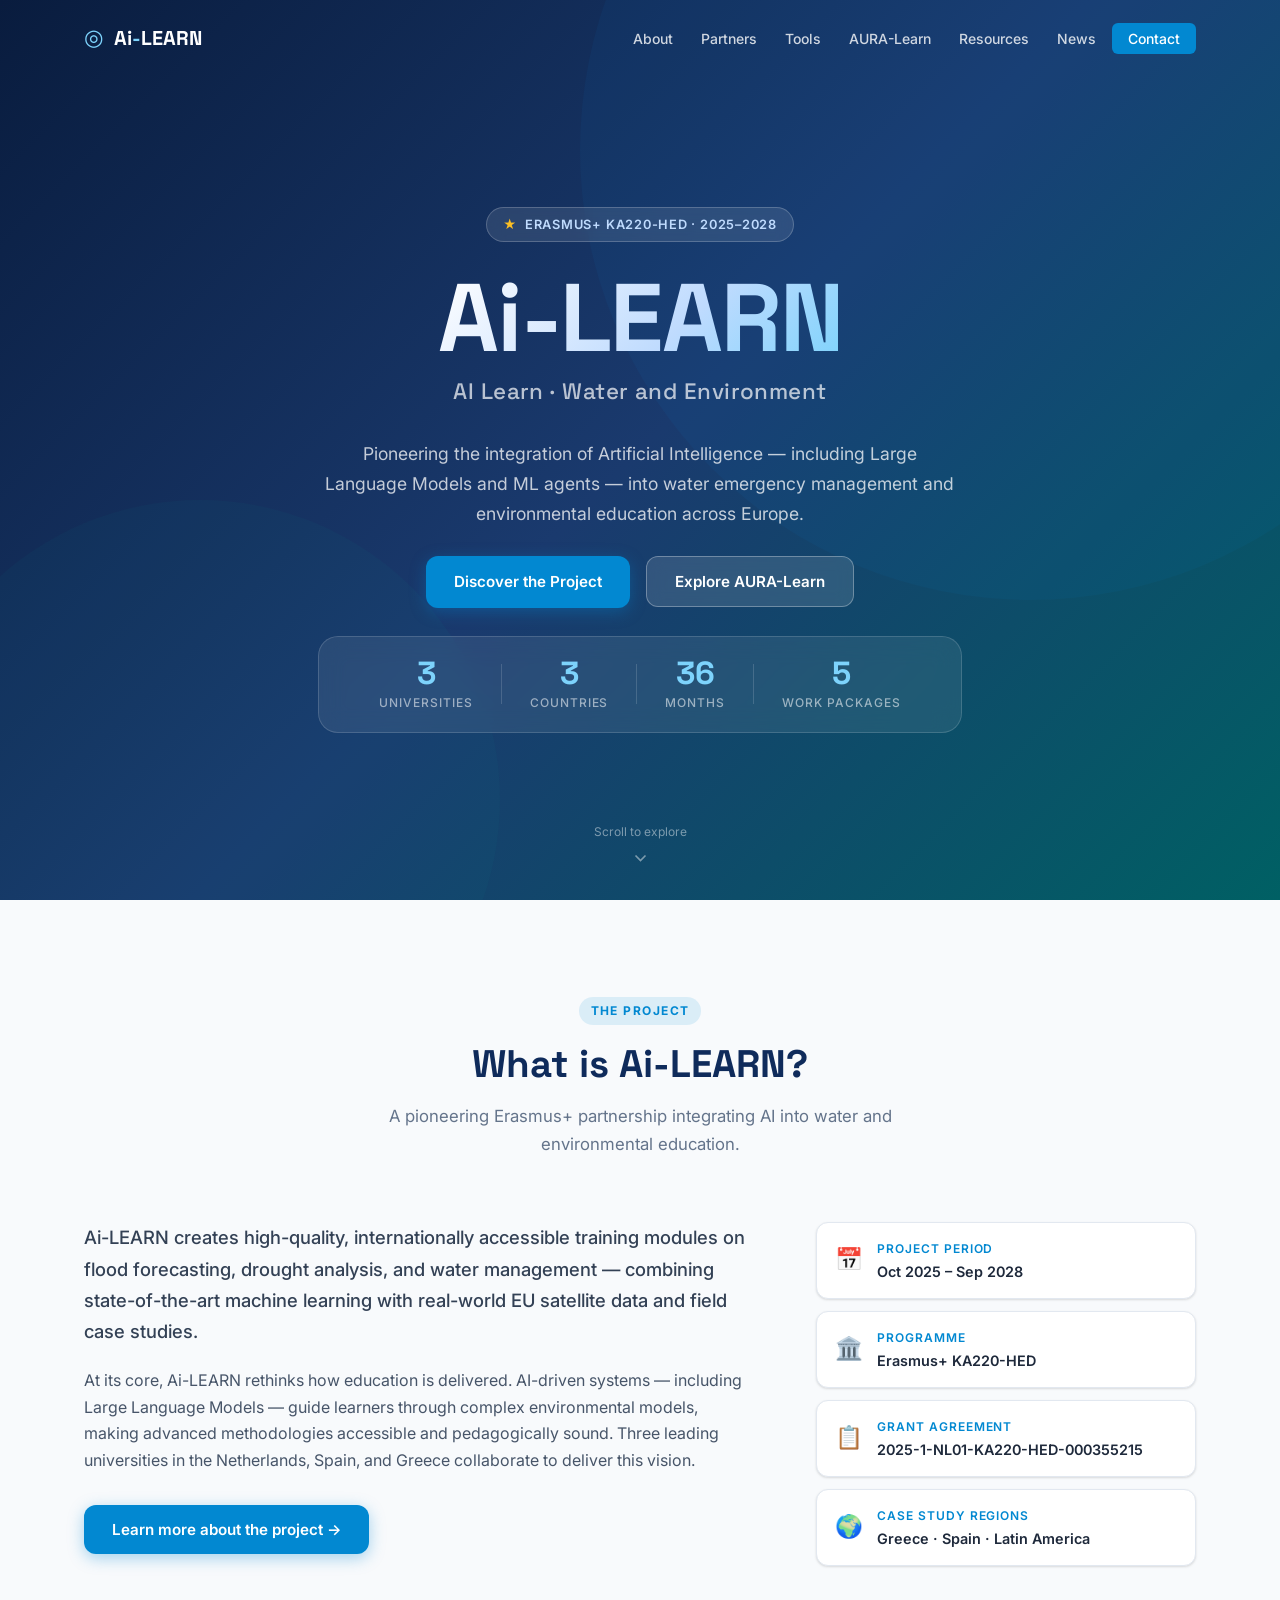
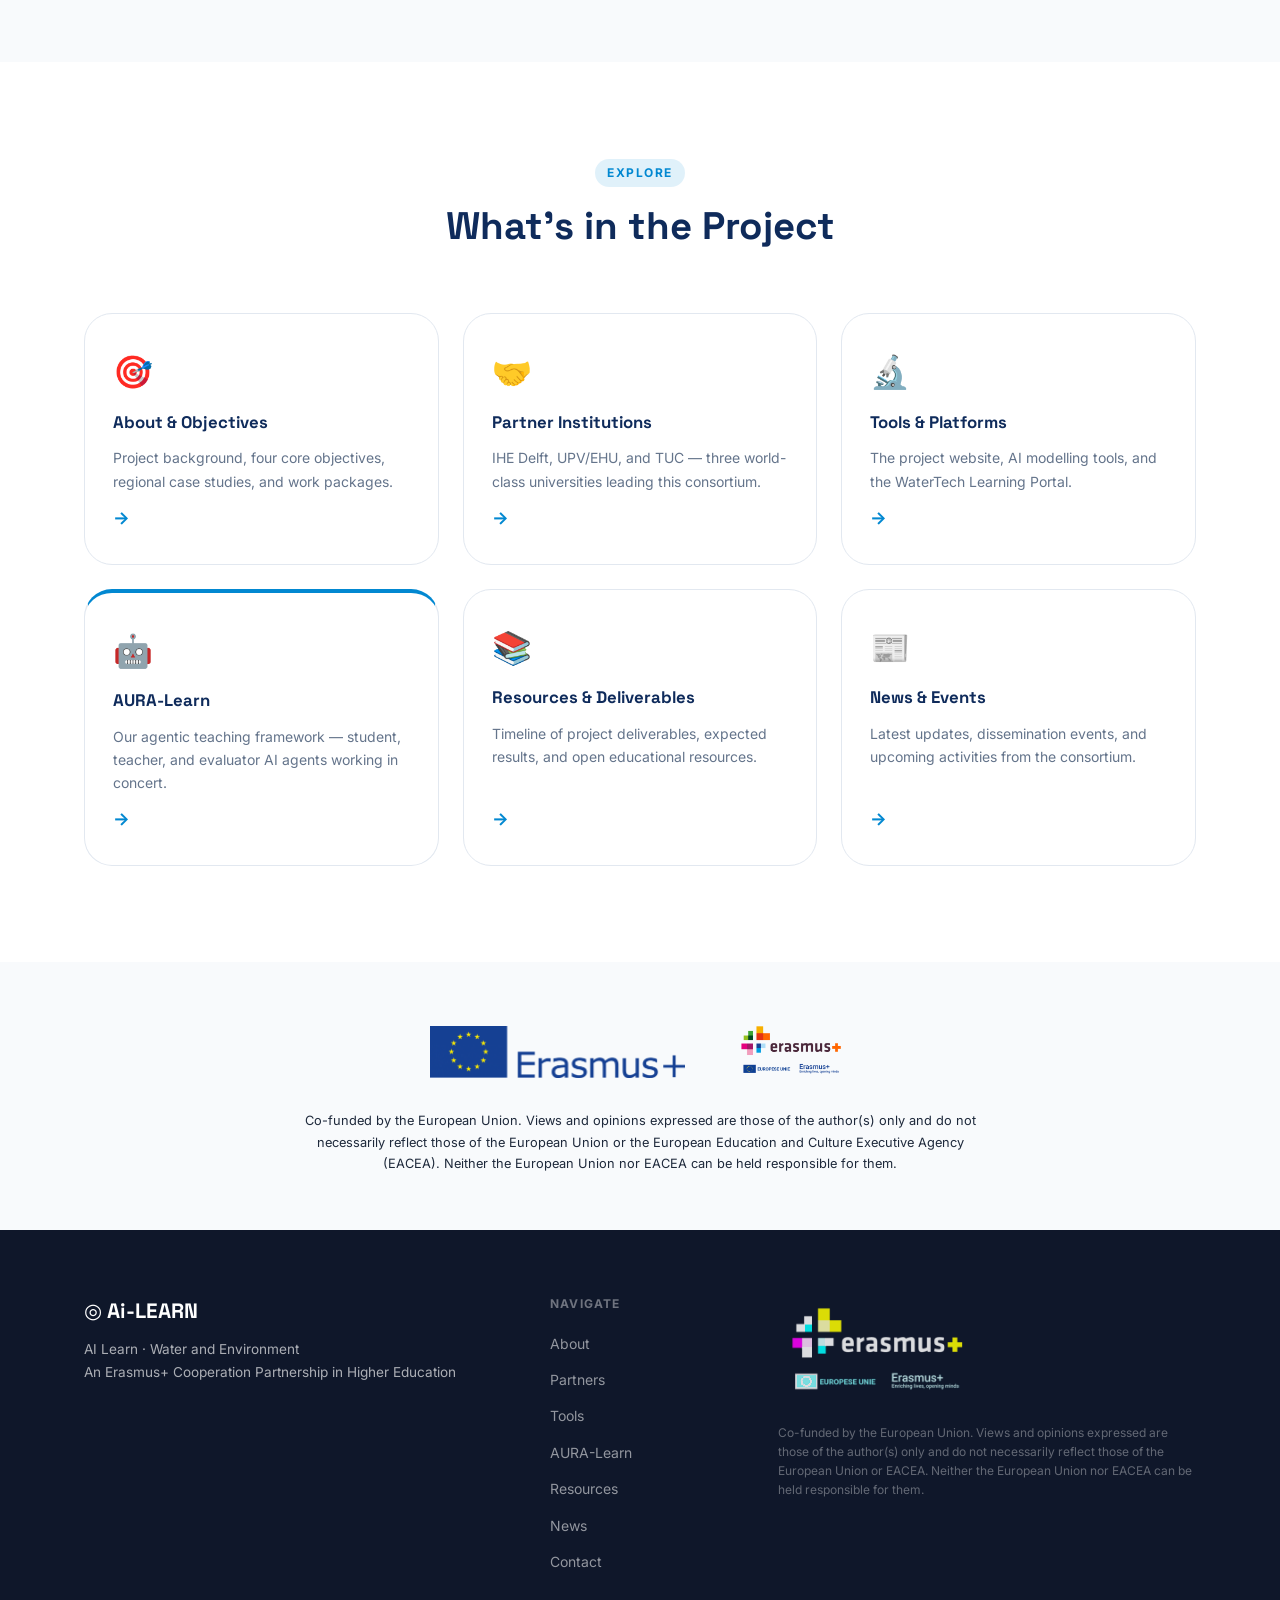
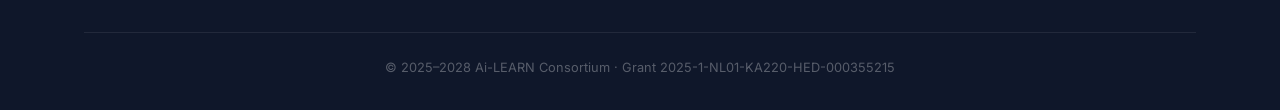
==== commit f0067b85: "Updating Layout" ====
--- a/index.html
+++ b/index.html
@@ -3,8 +3,8 @@
 <head>
   <meta charset="UTF-8" />
   <meta name="viewport" content="width=device-width, initial-scale=1.0" />
-  <title>Ai-LEARN — Environmental &amp; Water Learning</title>
-  <meta name="description" content="Ai-LEARN: An Erasmus+ project integrating advanced AI into environmental and water science education across IHE Delft, UPV/EHU, and TUC." />
+  <title>Ai-LEARN — AI Learn · Water and Environment</title>
+  <meta name="description" content="Ai-LEARN: AI Learn Water and Environment — an Erasmus+ project integrating LLMs and ML agents into water and environmental education across IHE Delft, UPV/EHU, and TUC." />
   <link rel="preconnect" href="https://fonts.googleapis.com" />
   <link href="https://fonts.googleapis.com/css2?family=Inter:wght@300;400;500;600;700;800&family=Space+Grotesk:wght@500;600;700&display=swap" rel="stylesheet" />
   <link rel="stylesheet" href="css/style.css" />
@@ -45,7 +45,7 @@
       </div>
       <h1 class="hero-title">
         <span class="hero-title-main">Ai‑LEARN</span>
-        <span class="hero-title-sub">Environmental &amp; Water Learning</span>
+        <span class="hero-title-sub">AI Learn · Water and Environment</span>
       </h1>
       <p class="hero-tagline">
         Pioneering the integration of Artificial Intelligence — including Large Language Models and ML agents —
@@ -184,7 +184,7 @@
       <div class="footer-grid">
         <div class="footer-brand">
           <div class="footer-logo">◎ Ai‑LEARN</div>
-          <p>Environmental &amp; Water Learning<br/>An Erasmus+ Cooperation Partnership in Higher Education</p>
+          <p>AI Learn · Water and Environment<br/>An Erasmus+ Cooperation Partnership in Higher Education</p>
         </div>
         <div class="footer-links">
           <h4>Navigate</h4>
--- a/css/style.css
+++ b/css/style.css
@@ -1438,3 +1438,691 @@
   .aura-callout { padding: 32px 24px; }
   .cycle-table { font-size: .8rem; }
 }
+
+/* ══════════════════════════════════════════════
+   AURA-LEARN REDESIGN — IHE DELFT STYLE
+═══════════════════════════════════════════════ */
+
+/* ── Azure section background ─────────────────── */
+.section-azure {
+  background: linear-gradient(160deg, #EBF5FF 0%, #F5F9FF 60%, #EEF6FF 100%);
+}
+
+/* ── Hero pills ───────────────────────────────── */
+.aura-hero-pills {
+  display: flex;
+  gap: 12px;
+  flex-wrap: wrap;
+  justify-content: center;
+  margin-top: 28px;
+}
+.aura-hero-pill {
+  display: inline-flex;
+  align-items: center;
+  gap: 6px;
+  padding: 8px 18px;
+  border-radius: 999px;
+  font-size: .82rem;
+  font-weight: 600;
+  letter-spacing: .02em;
+  backdrop-filter: blur(8px);
+  border: 1.5px solid rgba(255,255,255,.25);
+  background: rgba(255,255,255,.12);
+  color: rgba(255,255,255,.90);
+  transition: all var(--transition);
+}
+.aura-hero-pill:hover {
+  background: rgba(255,255,255,.22);
+  border-color: rgba(255,255,255,.4);
+}
+.pill-student  { border-color: rgba(125,211,252,.45); }
+.pill-teacher  { border-color: rgba(94,234,212,.45); }
+.pill-evaluator{ border-color: rgba(196,181,253,.45); }
+
+/* ── Intro pillars ───────────────────────────── */
+.intro-pillars {
+  display: grid;
+  grid-template-columns: repeat(3, 1fr);
+  gap: 32px;
+}
+.intro-pillar {
+  text-align: center;
+  padding: 40px 28px;
+  background: var(--white);
+  border: 1px solid var(--gray-200);
+  border-radius: var(--radius-xl);
+  box-shadow: var(--shadow-sm);
+  transition: all var(--transition);
+}
+.intro-pillar:hover {
+  box-shadow: var(--shadow-md);
+  transform: translateY(-4px);
+  border-color: rgba(2,136,209,.2);
+}
+.intro-pillar-icon {
+  font-size: 2.4rem;
+  margin-bottom: 18px;
+  display: block;
+}
+.intro-pillar h3 {
+  font-family: var(--font-head);
+  font-size: 1.05rem;
+  font-weight: 700;
+  color: var(--navy);
+  margin-bottom: 12px;
+}
+.intro-pillar p {
+  font-size: .875rem;
+  color: var(--gray-500);
+  line-height: 1.7;
+}
+
+/* ── Framework diagram split layout ──────────── */
+.diagram-split {
+  display: grid;
+  grid-template-columns: 1.3fr 1fr;
+  gap: 56px;
+  align-items: start;
+}
+
+.diagram-img-panel { position: relative; }
+
+.diagram-img-wrap {
+  position: relative;
+  border-radius: var(--radius-xl);
+  overflow: hidden;
+  box-shadow: 0 8px 40px rgba(15,43,91,.15), 0 2px 8px rgba(15,43,91,.08);
+  cursor: zoom-in;
+  background: var(--white);
+  border: 1px solid var(--gray-200);
+  transition: box-shadow var(--transition), transform var(--transition);
+}
+.diagram-img-wrap:hover {
+  box-shadow: 0 16px 56px rgba(15,43,91,.2), 0 4px 12px rgba(15,43,91,.10);
+  transform: translateY(-3px);
+}
+.diagram-main-img {
+  width: 100%;
+  display: block;
+  transition: transform 0.4s ease;
+}
+.diagram-img-wrap:hover .diagram-main-img {
+  transform: scale(1.015);
+}
+.diagram-img-overlay {
+  position: absolute;
+  inset: 0;
+  background: rgba(9,28,62,.0);
+  display: flex;
+  align-items: flex-end;
+  justify-content: flex-end;
+  padding: 16px;
+  transition: background var(--transition);
+}
+.diagram-img-wrap:hover .diagram-img-overlay {
+  background: rgba(9,28,62,.25);
+}
+.diagram-zoom-btn {
+  display: inline-flex;
+  align-items: center;
+  gap: 6px;
+  background: rgba(255,255,255,.92);
+  color: var(--navy);
+  border: none;
+  border-radius: var(--radius-sm);
+  padding: 8px 14px;
+  font-size: .78rem;
+  font-weight: 700;
+  letter-spacing: .04em;
+  cursor: pointer;
+  opacity: 0;
+  transform: translateY(4px);
+  transition: all var(--transition);
+  box-shadow: var(--shadow-sm);
+}
+.diagram-img-wrap:hover .diagram-zoom-btn {
+  opacity: 1;
+  transform: translateY(0);
+}
+.diagram-caption {
+  margin-top: 12px;
+  font-size: .75rem;
+  color: var(--gray-400);
+  text-align: center;
+  font-style: italic;
+}
+
+/* ── Diagram description column ──────────────── */
+.diagram-desc-title {
+  font-family: var(--font-head);
+  font-size: 1.2rem;
+  font-weight: 700;
+  color: var(--navy);
+  margin-bottom: 24px;
+  padding-bottom: 16px;
+  border-bottom: 2px solid var(--gray-200);
+}
+
+.diag-comp-list {
+  display: flex;
+  flex-direction: column;
+  gap: 14px;
+  margin-bottom: 24px;
+}
+.diag-comp {
+  display: flex;
+  gap: 14px;
+  align-items: flex-start;
+  padding: 14px 16px;
+  background: var(--white);
+  border: 1px solid var(--gray-200);
+  border-radius: var(--radius-md);
+  box-shadow: var(--shadow-sm);
+  transition: all var(--transition);
+}
+.diag-comp:hover {
+  box-shadow: var(--shadow-md);
+  border-color: rgba(2,136,209,.25);
+  transform: translateX(3px);
+}
+.diag-comp-icon {
+  width: 38px; height: 38px;
+  border-radius: var(--radius-sm);
+  display: flex; align-items: center; justify-content: center;
+  flex-shrink: 0;
+  color: var(--white);
+}
+.dc-prof { background: linear-gradient(135deg, var(--navy), var(--blue)); }
+.dc-asst { background: linear-gradient(135deg, var(--sky), var(--teal)); }
+.dc-stud { background: linear-gradient(135deg, var(--teal), #00695c); }
+.dc-cont { background: linear-gradient(135deg, #5c35a0, #7c3aed); }
+.diag-comp-body strong {
+  display: block;
+  font-size: .88rem;
+  font-weight: 700;
+  color: var(--gray-800);
+  margin-bottom: 3px;
+}
+.diag-comp-body span {
+  font-size: .8rem;
+  color: var(--gray-500);
+  line-height: 1.55;
+}
+
+.diag-feedback-banner {
+  display: flex;
+  gap: 14px;
+  align-items: flex-start;
+  background: linear-gradient(135deg, #EEF9FF, #E8F5FF);
+  border: 1px solid rgba(2,136,209,.2);
+  border-left: 4px solid var(--sky);
+  border-radius: var(--radius-md);
+  padding: 16px 18px;
+  margin-bottom: 20px;
+}
+.feedback-loop-icon {
+  font-size: 1.5rem;
+  color: var(--sky);
+  font-weight: 700;
+  line-height: 1;
+  flex-shrink: 0;
+  margin-top: 2px;
+}
+.diag-feedback-banner strong {
+  display: block;
+  font-size: .88rem;
+  font-weight: 700;
+  color: var(--navy);
+  margin-bottom: 4px;
+}
+.diag-feedback-banner p {
+  font-size: .8rem;
+  color: var(--gray-600);
+  line-height: 1.55;
+  margin: 0;
+}
+
+.diag-topics { margin-top: 4px; }
+.diag-topics-label {
+  display: block;
+  font-size: .72rem;
+  font-weight: 700;
+  text-transform: uppercase;
+  letter-spacing: .1em;
+  color: var(--gray-400);
+  margin-bottom: 10px;
+}
+.diag-topic-tags {
+  display: flex;
+  flex-wrap: wrap;
+  gap: 6px;
+}
+.diag-topic-tags span {
+  background: var(--white);
+  border: 1px solid var(--gray-200);
+  color: var(--gray-600);
+  font-size: .75rem;
+  font-weight: 500;
+  padding: 3px 10px;
+  border-radius: 999px;
+  transition: all var(--transition);
+}
+.diag-topic-tags span:hover {
+  background: var(--sky);
+  color: var(--white);
+  border-color: var(--sky);
+}
+
+/* ── Lightbox ─────────────────────────────────── */
+.lb-overlay {
+  position: fixed;
+  inset: 0;
+  background: rgba(9,18,38,.88);
+  z-index: 9999;
+  display: flex;
+  align-items: center;
+  justify-content: center;
+  padding: 24px;
+  opacity: 0;
+  pointer-events: none;
+  transition: opacity 0.3s ease;
+  backdrop-filter: blur(4px);
+}
+.lb-overlay.lb-active {
+  opacity: 1;
+  pointer-events: all;
+}
+.lb-inner {
+  position: relative;
+  max-width: min(1200px, 95vw);
+  max-height: 90vh;
+  display: flex;
+  flex-direction: column;
+  align-items: center;
+  gap: 12px;
+  animation: lb-in 0.3s ease;
+}
+@keyframes lb-in {
+  from { transform: scale(0.93); opacity: 0; }
+  to   { transform: scale(1);    opacity: 1; }
+}
+.lb-inner img {
+  max-width: 100%;
+  max-height: 80vh;
+  object-fit: contain;
+  border-radius: var(--radius-md);
+  box-shadow: 0 24px 80px rgba(0,0,0,.5);
+}
+.lb-caption {
+  font-size: .78rem;
+  color: rgba(255,255,255,.5);
+  font-style: italic;
+  text-align: center;
+}
+.lb-close {
+  position: absolute;
+  top: -14px;
+  right: -14px;
+  width: 36px; height: 36px;
+  border-radius: 50%;
+  background: rgba(255,255,255,.12);
+  border: 1.5px solid rgba(255,255,255,.25);
+  color: var(--white);
+  display: flex; align-items: center; justify-content: center;
+  cursor: pointer;
+  transition: all var(--transition);
+  z-index: 1;
+}
+.lb-close:hover {
+  background: rgba(255,255,255,.25);
+  border-color: rgba(255,255,255,.45);
+}
+
+/* ── Clean white agent tiles (IHE Delft style) ── */
+.agents-trio {
+  display: grid;
+  grid-template-columns: repeat(3, 1fr);
+  gap: 28px;
+  margin-bottom: 0;
+}
+.agent-tile {
+  background: var(--white);
+  border: 1px solid var(--gray-200);
+  border-radius: var(--radius-xl);
+  padding: 36px 28px;
+  display: flex;
+  flex-direction: column;
+  gap: 0;
+  box-shadow: var(--shadow-sm);
+  transition: all var(--transition);
+  position: relative;
+}
+.agent-tile:hover {
+  box-shadow: 0 12px 40px rgba(15,43,91,.12);
+  transform: translateY(-6px);
+  border-color: var(--gray-300);
+}
+.agent-tile.student  { border-top: 4px solid var(--sky); }
+.agent-tile.teacher  { border-top: 4px solid var(--teal); }
+.agent-tile.evaluator{ border-top: 4px solid #7c3aed; }
+
+.agent-tile-head {
+  display: flex;
+  align-items: center;
+  justify-content: space-between;
+  margin-bottom: 18px;
+}
+.agent-tile-icon {
+  width: 56px; height: 56px;
+  border-radius: var(--radius-md);
+  display: flex; align-items: center; justify-content: center;
+  font-size: 1.7rem;
+}
+.ati-stu { background: #E3F2FD; }
+.ati-tea { background: #E0F7FA; }
+.ati-eva { background: #EDE7F6; }
+
+.agent-tier-badge {
+  font-size: .7rem;
+  font-weight: 700;
+  text-transform: uppercase;
+  letter-spacing: .08em;
+  padding: 4px 10px;
+  border-radius: 999px;
+}
+.badge-stu { background: #E3F2FD; color: #1565C0; }
+.badge-tea { background: #E0F7FA; color: #00695c; }
+.badge-eva { background: #EDE7F6; color: #6d28d9; }
+
+.agent-tile h3 {
+  font-family: var(--font-head);
+  font-size: 1.1rem;
+  font-weight: 700;
+  color: var(--navy);
+  margin-bottom: 12px;
+}
+.agent-tile p {
+  font-size: .875rem;
+  color: var(--gray-600);
+  line-height: 1.65;
+  margin-bottom: 20px;
+}
+
+.agent-feature-list {
+  list-style: none;
+  display: flex;
+  flex-direction: column;
+  gap: 8px;
+  margin: 0 0 24px;
+  flex: 1;
+}
+.agent-feature-list li {
+  display: flex;
+  align-items: flex-start;
+  gap: 10px;
+  font-size: .83rem;
+  color: var(--gray-600);
+  line-height: 1.5;
+}
+.afl-dot {
+  width: 7px; height: 7px;
+  border-radius: 50%;
+  flex-shrink: 0;
+  margin-top: 5px;
+}
+.dot-stu { background: var(--sky); }
+.dot-tea { background: var(--teal); }
+.dot-eva { background: #7c3aed; }
+
+.agent-tile-link {
+  font-size: .85rem;
+  font-weight: 700;
+  display: inline-block;
+  transition: gap var(--transition), color var(--transition);
+  margin-top: auto;
+}
+.link-stu { color: var(--sky); }
+.link-tea { color: var(--teal); }
+.link-eva { color: #7c3aed; }
+.agent-tile-link:hover { opacity: .75; }
+
+/* ── Detailed agent sections ──────────────────── */
+.detail-layout {
+  display: grid;
+  grid-template-columns: 320px 1fr;
+  gap: 64px;
+  align-items: start;
+}
+.detail-layout-reverse {
+  grid-template-columns: 1fr 320px;
+}
+.detail-layout-reverse .detail-aside { order: 2; }
+.detail-layout-reverse .detail-content { order: 1; }
+
+.detail-aside {
+  position: sticky;
+  top: 100px;
+}
+.detail-aside-icon {
+  width: 72px; height: 72px;
+  border-radius: var(--radius-lg);
+  display: flex; align-items: center; justify-content: center;
+  font-size: 2.2rem;
+  margin-bottom: 20px;
+}
+.dai-stu { background: linear-gradient(135deg, #E3F2FD, #B3E0F7); }
+.dai-tea { background: linear-gradient(135deg, #E0F7FA, #B2EBE0); }
+.dai-eva { background: linear-gradient(135deg, #EDE7F6, #D1C4E9); }
+
+.detail-aside h2 {
+  font-family: var(--font-head);
+  font-size: 1.4rem;
+  font-weight: 700;
+  color: var(--navy);
+  margin-bottom: 6px;
+  line-height: 1.25;
+}
+.detail-level {
+  font-size: .75rem;
+  font-weight: 700;
+  text-transform: uppercase;
+  letter-spacing: .1em;
+  color: var(--sky);
+  margin-bottom: 16px !important;
+}
+.detail-aside-blurb {
+  font-size: .875rem;
+  color: var(--gray-500);
+  line-height: 1.7;
+}
+.detail-content .lead {
+  font-size: 1.05rem;
+  font-weight: 500;
+  color: var(--gray-700);
+  margin-bottom: 20px;
+  line-height: 1.7;
+}
+.detail-content p {
+  color: var(--gray-600);
+  line-height: 1.7;
+  margin-bottom: 16px;
+}
+.detail-note {
+  display: flex;
+  gap: 10px;
+  align-items: flex-start;
+  background: #FFF8E1;
+  border: 1px solid #FDE68A;
+  border-left: 4px solid var(--amber);
+  border-radius: var(--radius-md);
+  padding: 14px 16px;
+  font-size: .875rem;
+  color: var(--gray-700);
+  line-height: 1.6;
+  margin-top: 20px;
+}
+.detail-note svg { flex-shrink: 0; color: #D97706; margin-top: 2px; }
+
+/* ── Face-to-Face layout ─────────────────────── */
+.f2f-layout {
+  display: grid;
+  grid-template-columns: 80px 1fr;
+  gap: 32px;
+  align-items: start;
+  max-width: 860px;
+  margin: 0 auto;
+}
+.f2f-icon {
+  width: 72px; height: 72px;
+  background: linear-gradient(135deg, #E3F2FD, #B3E0F7);
+  border-radius: var(--radius-lg);
+  display: flex; align-items: center; justify-content: center;
+  font-size: 2rem;
+}
+.f2f-content h2 {
+  font-family: var(--font-head);
+  font-size: 1.5rem;
+  font-weight: 700;
+  color: var(--navy);
+  margin-bottom: 16px;
+}
+.f2f-content .lead {
+  font-size: 1.05rem;
+  font-weight: 500;
+  color: var(--gray-700);
+  margin-bottom: 18px;
+  line-height: 1.7;
+}
+.f2f-content p {
+  color: var(--gray-600);
+  line-height: 1.75;
+  margin-bottom: 16px;
+}
+
+/* ── Cycle steps ─────────────────────────────── */
+.cycle-steps {
+  display: grid;
+  grid-template-columns: repeat(3, 1fr);
+  gap: 20px;
+}
+.cycle-step {
+  background: var(--white);
+  border: 1px solid var(--gray-200);
+  border-radius: var(--radius-lg);
+  padding: 24px;
+  display: flex;
+  flex-direction: column;
+  gap: 14px;
+  box-shadow: var(--shadow-sm);
+  transition: all var(--transition);
+}
+.cycle-step:hover {
+  box-shadow: var(--shadow-md);
+  transform: translateY(-3px);
+}
+.cycle-step-num {
+  width: 36px; height: 36px;
+  border-radius: 50%;
+  color: var(--white);
+  font-family: var(--font-head);
+  font-size: 1rem;
+  font-weight: 700;
+  display: flex; align-items: center; justify-content: center;
+  flex-shrink: 0;
+}
+.cycle-step-body {}
+.cycle-step-agent {
+  font-size: .72rem;
+  font-weight: 700;
+  text-transform: uppercase;
+  letter-spacing: .09em;
+  color: var(--sky);
+  margin-bottom: 6px;
+}
+.cycle-step h4 {
+  font-family: var(--font-head);
+  font-size: .95rem;
+  font-weight: 700;
+  color: var(--navy);
+  margin-bottom: 8px;
+}
+.cycle-step p {
+  font-size: .83rem;
+  color: var(--gray-500);
+  line-height: 1.6;
+}
+
+/* ── Framework summary card ──────────────────── */
+.aura-summary-card {
+  background: linear-gradient(140deg, var(--navy-deep) 0%, #1a3a6e 60%, #103060 100%);
+  border-radius: var(--radius-xl);
+  padding: 56px;
+  position: relative;
+  overflow: hidden;
+  display: grid;
+  grid-template-columns: 60px 1fr;
+  gap: 24px;
+  align-items: start;
+}
+.aura-summary-card::after {
+  content: '';
+  position: absolute;
+  top: 0; right: 0;
+  width: 400px; height: 400px;
+  background: radial-gradient(circle, rgba(2,136,209,.15) 0%, transparent 70%);
+  pointer-events: none;
+}
+.summary-quote-mark {
+  font-family: Georgia, serif;
+  font-size: 6rem;
+  line-height: .8;
+  color: rgba(125,211,252,.25);
+  user-select: none;
+  padding-top: 4px;
+}
+.summary-body p {
+  font-size: 1rem;
+  line-height: 1.85;
+  color: rgba(255,255,255,.82);
+  margin-bottom: 18px;
+  position: relative; z-index: 1;
+}
+.summary-body cite {
+  display: block;
+  font-size: .85rem;
+  color: rgba(255,255,255,.45);
+  font-style: normal;
+  margin-top: 8px;
+  position: relative; z-index: 1;
+}
+
+/* ── Scroll-reveal animation ─────────────────── */
+.al-reveal {
+  opacity: 0;
+  transform: translateY(28px);
+  transition: opacity 0.55s ease, transform 0.55s ease;
+}
+.al-reveal.al-visible {
+  opacity: 1;
+  transform: translateY(0);
+}
+
+/* ── Responsive ──────────────────────────────── */
+@media (max-width: 1024px) {
+  .diagram-split { grid-template-columns: 1fr; gap: 40px; }
+  .detail-layout,
+  .detail-layout-reverse { grid-template-columns: 1fr; }
+  .detail-layout-reverse .detail-aside { order: 0; }
+  .detail-layout-reverse .detail-content { order: 0; }
+  .detail-aside { position: static; }
+  .agents-trio { grid-template-columns: 1fr; }
+  .intro-pillars { grid-template-columns: 1fr; gap: 20px; }
+}
+@media (max-width: 768px) {
+  .aura-summary-card { grid-template-columns: 1fr; padding: 36px 28px; }
+  .summary-quote-mark { display: none; }
+  .cycle-steps { grid-template-columns: 1fr; }
+  .f2f-layout { grid-template-columns: 1fr; }
+  .f2f-icon { display: none; }
+  .agents-trio { grid-template-columns: 1fr; }
+}
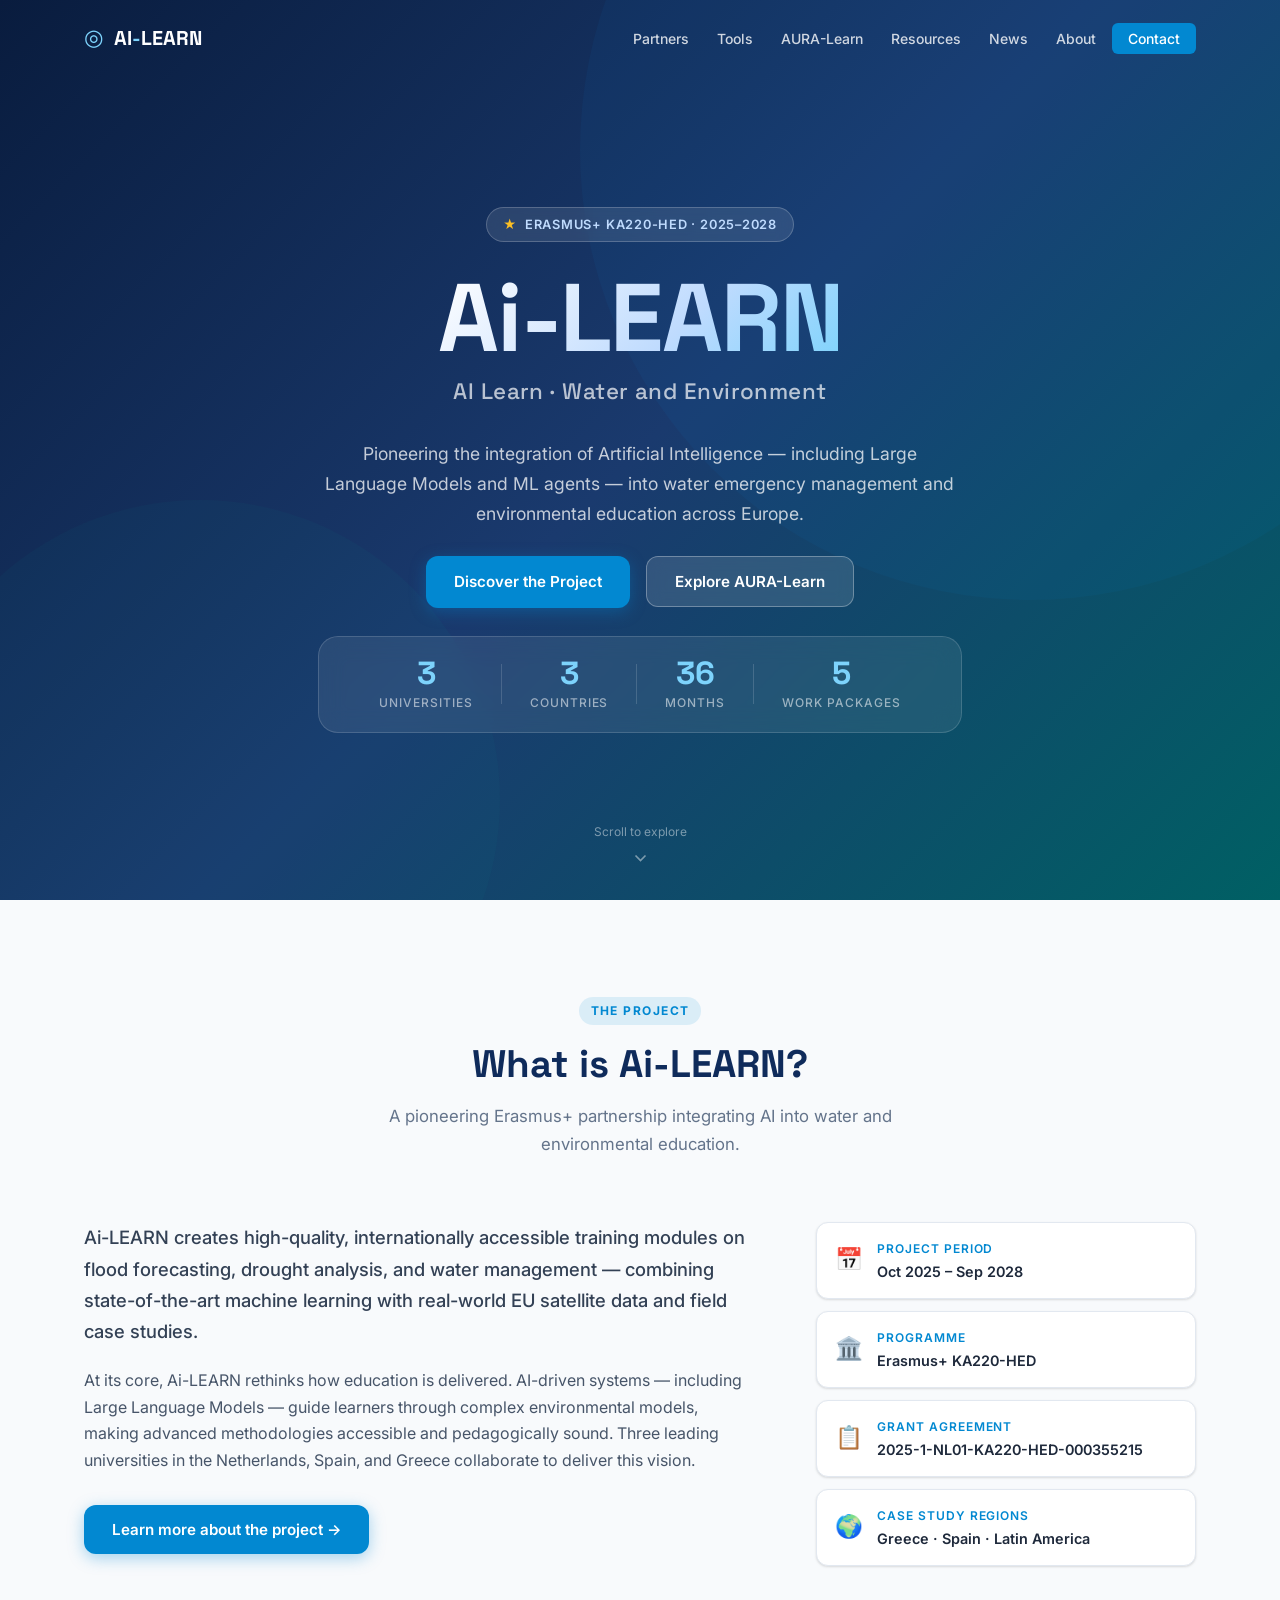
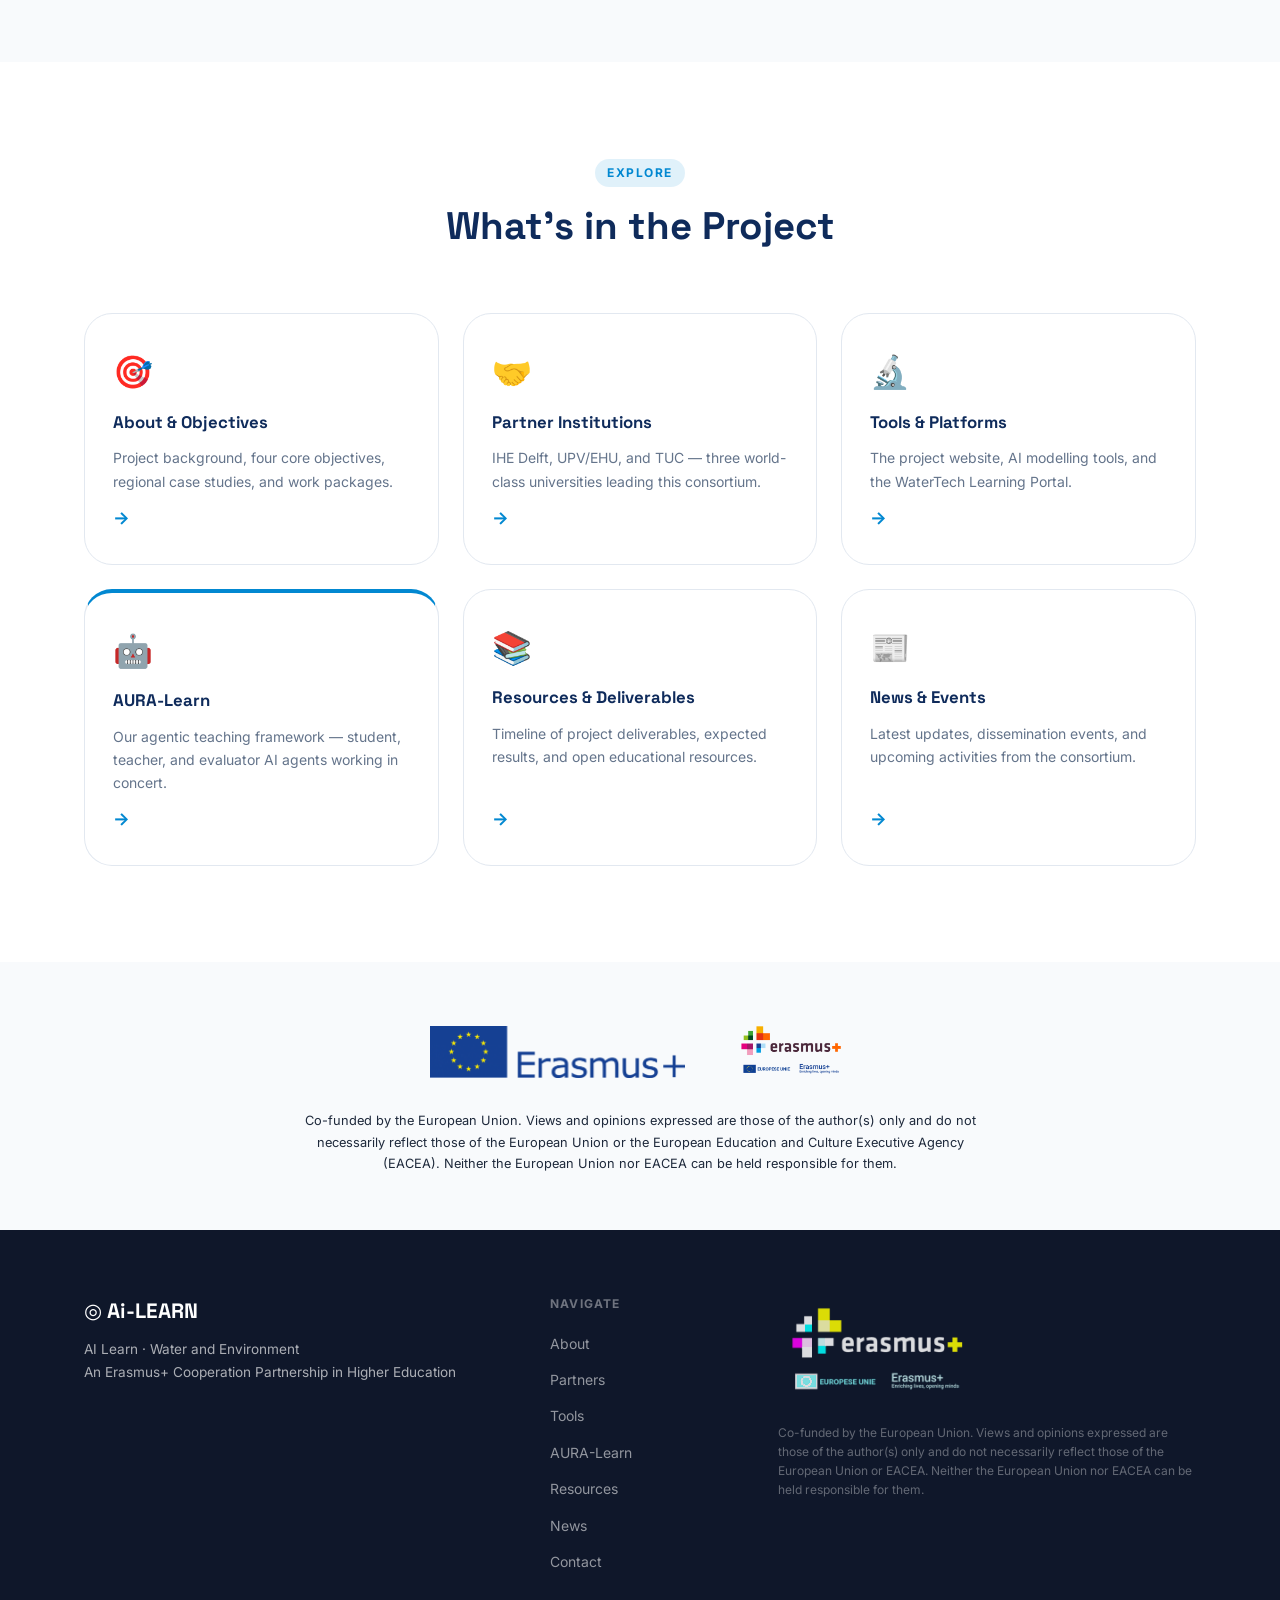
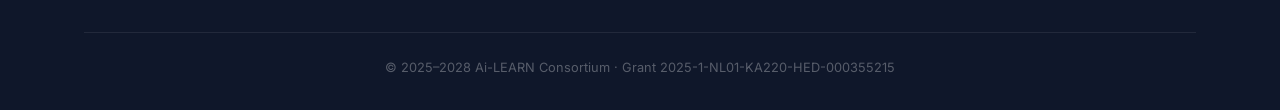
==== commit a93ddf3b: "Impreoved logos and format" ====
--- a/index.html
+++ b/index.html
@@ -3,8 +3,8 @@
 <head>
   <meta charset="UTF-8" />
   <meta name="viewport" content="width=device-width, initial-scale=1.0" />
-  <title>Ai-LEARN — AI Learn · Water and Environment</title>
-  <meta name="description" content="Ai-LEARN: AI Learn Water and Environment — an Erasmus+ project integrating LLMs and ML agents into water and environmental education across IHE Delft, UPV/EHU, and TUC." />
+  <title>AI-LEARN — Water and Environment</title>
+  <meta name="description" content="AI-LEARN: Water and Environment — an Erasmus+ project integrating LLMs and ML agents into water and environmental education across IHE Delft, UPV/EHU, and TUC." />
   <link rel="preconnect" href="https://fonts.googleapis.com" />
   <link href="https://fonts.googleapis.com/css2?family=Inter:wght@300;400;500;600;700;800&family=Space+Grotesk:wght@500;600;700&display=swap" rel="stylesheet" />
   <link rel="stylesheet" href="css/style.css" />
@@ -16,18 +16,18 @@
     <div class="nav-container">
       <a href="index.html" class="nav-logo">
         <span class="logo-icon">◎</span>
-        <span class="logo-text">Ai<span class="logo-dash">‑</span>LEARN</span>
+        <span class="logo-text">AI<span class="logo-dash">‑</span>LEARN</span>
       </a>
       <button class="nav-toggle" id="navToggle" aria-label="Toggle menu">
         <span></span><span></span><span></span>
       </button>
       <ul class="nav-links" id="navLinks">
-        <li><a href="about.html">About</a></li>
         <li><a href="partners.html">Partners</a></li>
         <li><a href="tools.html">Tools</a></li>
         <li><a href="aura-learn.html">AURA-Learn</a></li>
         <li><a href="resources.html">Resources</a></li>
         <li><a href="news.html">News</a></li>
+        <li><a href="about.html">About</a></li>
         <li><a href="contact.html" class="nav-cta">Contact</a></li>
       </ul>
     </div>
--- a/css/style.css
+++ b/css/style.css
@@ -2126,3 +2126,190 @@
   .f2f-icon { display: none; }
   .agents-trio { grid-template-columns: 1fr; }
 }
+
+/* ══════════════════════════════════════════════
+   PARTNER CARDS — enhanced styling
+   ══════════════════════════════════════════════ */
+.partner-logo-area {
+  display: flex;
+  align-items: center;
+  gap: 14px;
+  margin-bottom: 4px;
+}
+.partner-logo-flag {
+  font-size: 2rem;
+  line-height: 1;
+}
+.partner-logo-box {
+  width: 80px;
+  height: 80px;
+  border-radius: var(--radius-md);
+  display: flex;
+  flex-direction: column;
+  align-items: center;
+  justify-content: center;
+  flex-shrink: 0;
+}
+.plb-abbr {
+  font-family: var(--font-head);
+  font-size: 1rem;
+  font-weight: 800;
+  color: var(--white);
+  line-height: 1;
+  letter-spacing: .04em;
+}
+.plb-sub {
+  font-family: var(--font-head);
+  font-size: .65rem;
+  font-weight: 600;
+  color: rgba(255,255,255,0.8);
+  letter-spacing: .05em;
+  text-transform: uppercase;
+  margin-top: 3px;
+}
+.partner-meta {
+  display: flex;
+  gap: 8px;
+  flex-wrap: wrap;
+  align-items: center;
+}
+.partner-type {
+  font-size: .75rem;
+  font-weight: 600;
+  color: var(--sky);
+  background: #EBF5FF;
+  border-radius: 999px;
+  padding: 2px 10px;
+  border: 1px solid #bde0ff;
+}
+.partner-actions {
+  display: flex;
+  gap: 10px;
+  flex-wrap: wrap;
+  margin-top: 4px;
+}
+.partner-btn {
+  display: inline-flex;
+  align-items: center;
+  gap: 6px;
+  font-size: .82rem;
+  font-weight: 600;
+  padding: 8px 16px;
+  border-radius: var(--radius-md);
+  transition: all var(--transition);
+  text-decoration: none;
+  white-space: nowrap;
+}
+.partner-btn-primary {
+  background: var(--sky);
+  color: var(--white);
+}
+.partner-btn-primary:hover {
+  background: var(--blue);
+  color: var(--white);
+  transform: translateY(-1px);
+  box-shadow: 0 4px 12px rgba(2,136,209,.25);
+}
+.partner-btn-secondary {
+  background: var(--white);
+  color: var(--sky);
+  border: 1.5px solid var(--sky);
+}
+.partner-btn-secondary:hover {
+  background: #EBF5FF;
+  transform: translateY(-1px);
+}
+
+/* ══════════════════════════════════════════════
+   NEWS — featured card + extras
+   ══════════════════════════════════════════════ */
+.news-featured {
+  background: linear-gradient(135deg, #EBF5FF 0%, #f0fdf4 100%);
+  border: 1.5px solid #bde0ff;
+  border-radius: var(--radius-xl);
+  padding: 36px;
+  margin-bottom: 40px;
+  position: relative;
+  overflow: hidden;
+}
+.news-featured::before {
+  content: '';
+  position: absolute;
+  top: 0; left: 0; right: 0;
+  height: 4px;
+  background: linear-gradient(90deg, var(--sky), #22c55e);
+  border-radius: var(--radius-xl) var(--radius-xl) 0 0;
+}
+.news-featured-badge {
+  display: inline-flex;
+  align-items: center;
+  gap: 8px;
+  font-size: .75rem;
+  font-weight: 700;
+  letter-spacing: .08em;
+  text-transform: uppercase;
+  color: #166534;
+  background: #dcfce7;
+  border: 1px solid #86efac;
+  border-radius: 999px;
+  padding: 4px 14px;
+  margin-bottom: 20px;
+}
+.live-dot {
+  width: 8px; height: 8px;
+  border-radius: 50%;
+  background: #22c55e;
+  box-shadow: 0 0 0 0 rgba(34,197,94,.4);
+  animation: live-pulse 1.8s ease-in-out infinite;
+  display: inline-block;
+}
+@keyframes live-pulse {
+  0%   { box-shadow: 0 0 0 0 rgba(34,197,94,.5); }
+  70%  { box-shadow: 0 0 0 8px rgba(34,197,94,0); }
+  100% { box-shadow: 0 0 0 0 rgba(34,197,94,0); }
+}
+.news-featured-inner {
+  display: grid;
+  grid-template-columns: 64px 1fr;
+  gap: 24px;
+  align-items: flex-start;
+}
+.news-featured-icon {
+  font-size: 3rem;
+  line-height: 1;
+}
+.news-featured-content h3 {
+  font-family: var(--font-head);
+  font-size: 1.25rem;
+  font-weight: 700;
+  color: var(--navy);
+  margin-bottom: 10px;
+  line-height: 1.3;
+}
+.news-featured-content p {
+  font-size: .9rem;
+  color: var(--gray-600);
+  line-height: 1.65;
+}
+.news-tag-event {
+  background: #dbeafe;
+  color: #1e40af;
+}
+.timeline-ext-link {
+  display: inline-block;
+  font-size: .8rem;
+  font-weight: 600;
+  color: var(--sky);
+  margin-left: 10px;
+  text-decoration: none;
+  vertical-align: middle;
+}
+.timeline-ext-link:hover { color: var(--blue); text-decoration: underline; }
+
+@media (max-width: 640px) {
+  .news-featured { padding: 24px 20px; }
+  .news-featured-inner { grid-template-columns: 1fr; gap: 12px; }
+  .news-featured-icon { font-size: 2rem; }
+  .partner-actions { flex-direction: column; }
+  .partner-btn { justify-content: center; }
+}
